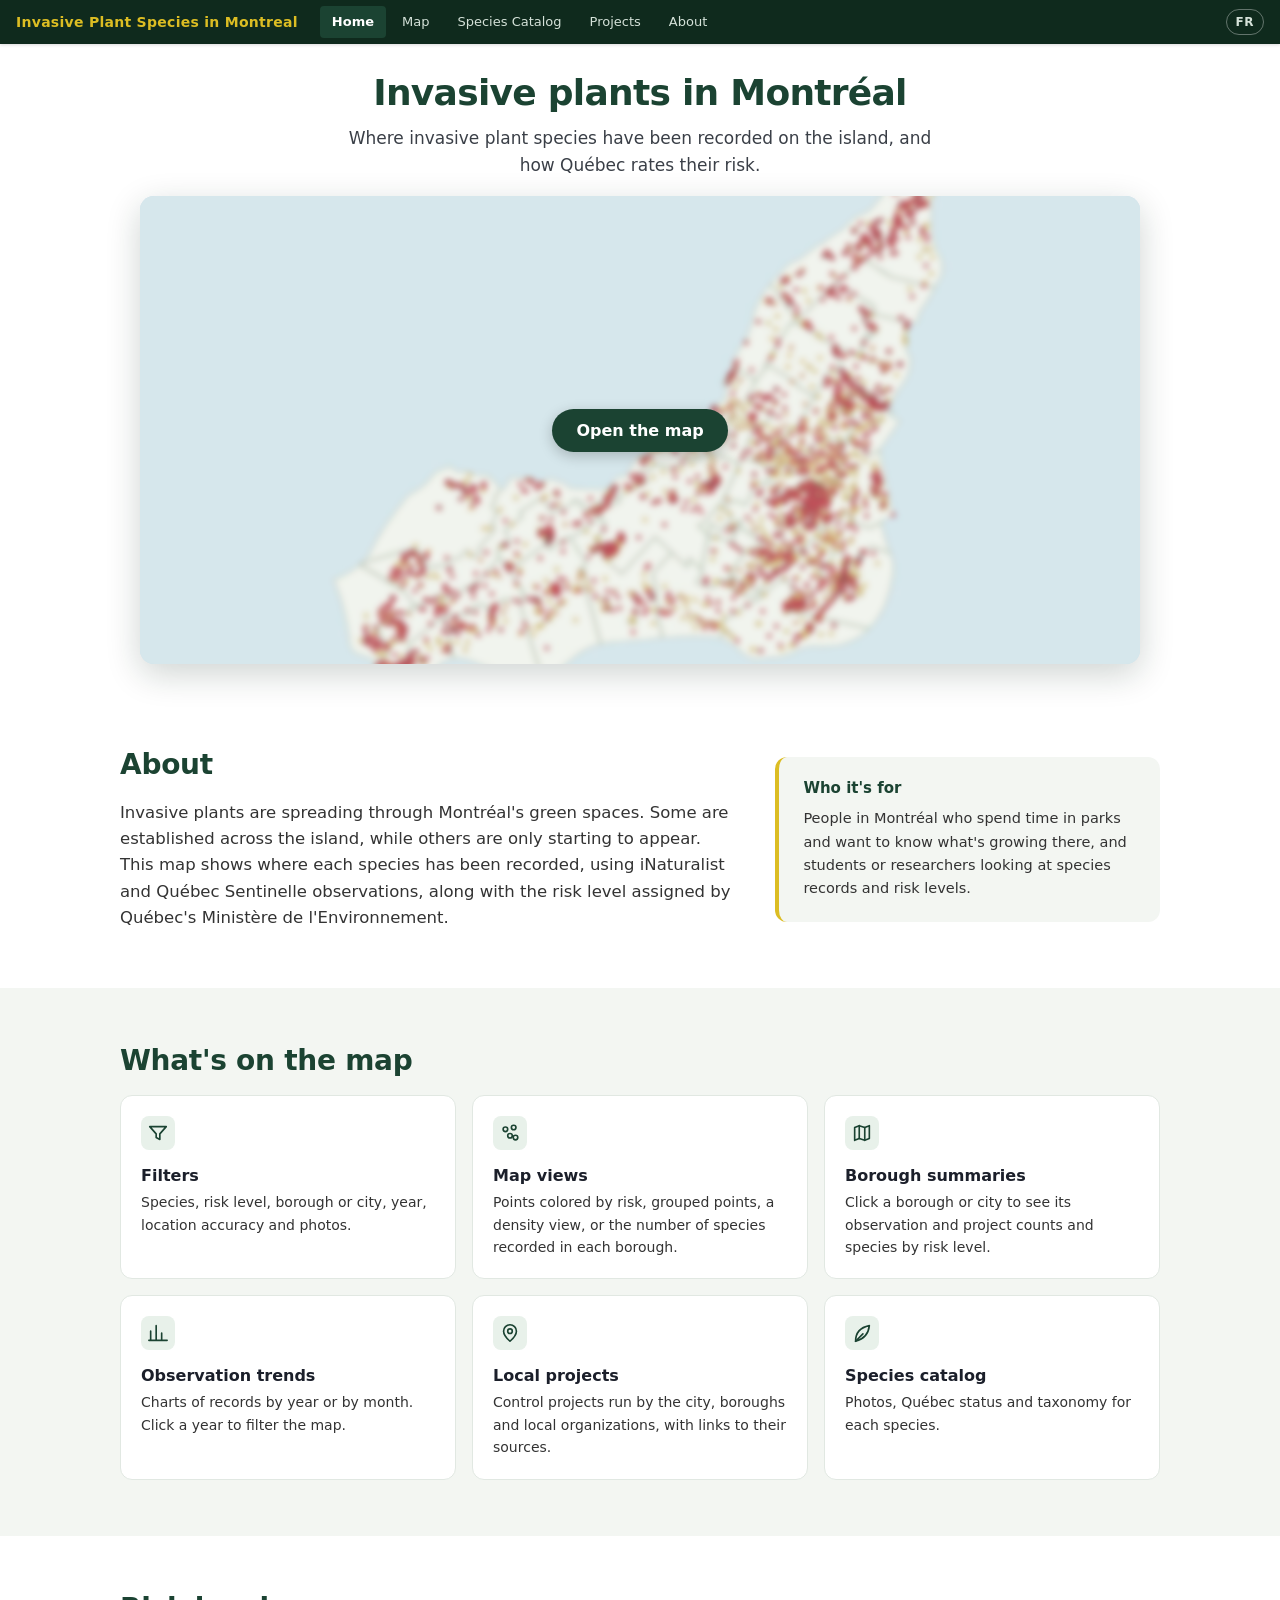
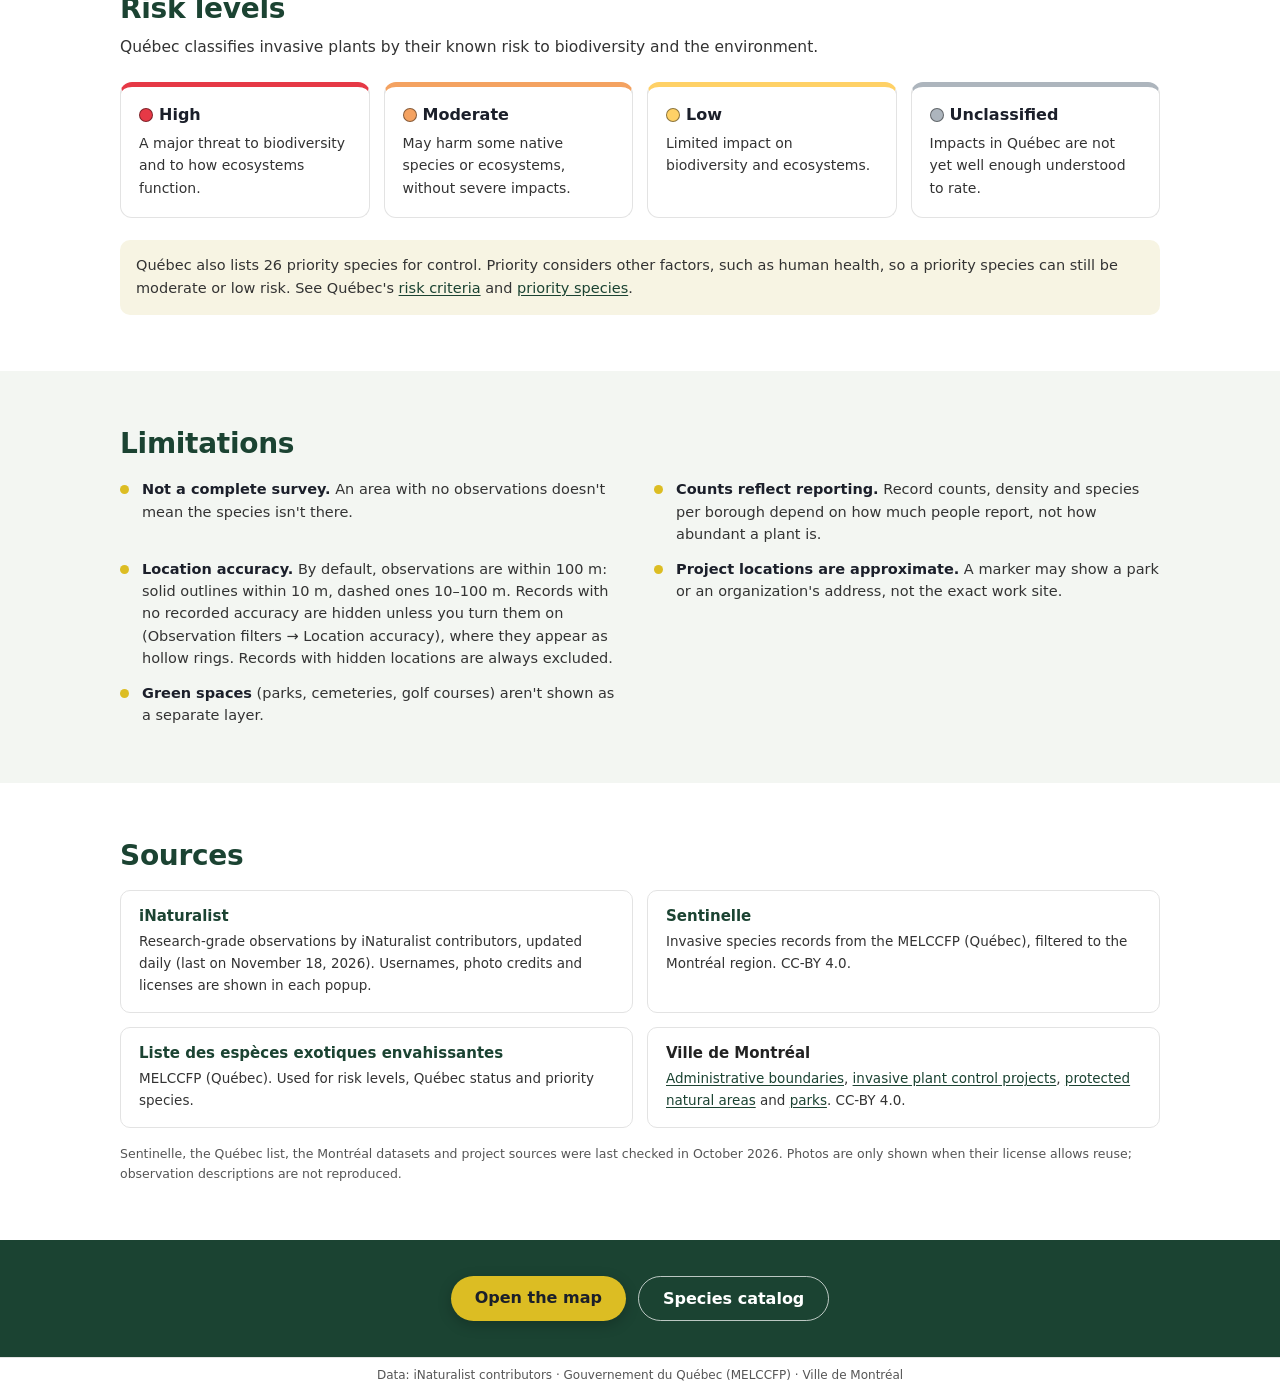
==== index.html @ 6cec12a6 "Add projects page with filters and Show on map links - site/projects.html: every project as a card (" ====
<!doctype html>
<html lang="en">
<head>
  <meta charset="utf-8" />
  <title>Invasive Plant Species in Montréal</title>
  <meta name="viewport" content="width=device-width, initial-scale=1" />
  <link rel="icon" type="image/svg+xml" href="site/favicon.svg" />
  <meta name="description" content="An interactive map of invasive plant observations in Montréal, with Québec risk levels, local control projects and a species catalog." />
  <script>
    // Old links went straight to the map (e.g. ./?species=...). Send them there.
    if (/[?&]species=/.test(location.search)) location.replace('map.html' + location.search + location.hash);
  </script>
  <link rel="stylesheet" href="site/style.css?v=60" />
</head>
<body class="home-page">

  <!-- ============================================================
       1. TOP NAVIGATION
       ============================================================ -->
  <nav class="topnav">
    <a href="./" class="topnav-brand">Invasive Plant Species in Montreal</a>
    <a href="./" class="topnav-link active">Home</a>
    <a href="map.html" class="topnav-link">Map</a>
    <a href="site/species.html" class="topnav-link">Species Catalog</a>
    <a href="site/projects.html" class="topnav-link">Projects</a>
    <a href="#about" class="topnav-link">About</a>
    <button type="button" class="topnav-lang" lang="fr" aria-disabled="true" aria-label="Français">FR</button>
  </nav>

  <main class="home-main">

    <!-- ============================================================
         2. HERO — title, one line, map preview
         ============================================================ -->
    <header class="home-hero">
      <h1>Invasive plants in Montréal</h1>
      <p class="home-tagline">
        Where invasive plant species have been recorded on the island, and how Québec rates their risk.
      </p>
    </header>

    <a class="home-preview" href="map.html" aria-label="Open the map">
      <img src="site/img/map-preview.jpg" alt="" width="1600" height="900" />
      <span class="home-preview-cta">
        <span class="home-preview-btn">Open the map</span>
      </span>
    </a>
  </main>

  <!-- ============================================================
       3. ABOUT
       ============================================================ -->
  <section id="about" class="home-section">
    <div class="home-wrap home-intro">
      <div>
        <h2>About</h2>
        <p>
          Invasive plants are spreading through Montréal's green spaces. Some are established across
          the island, while others are only starting to appear. This map shows where each species has
          been recorded, using iNaturalist and Québec Sentinelle observations, along with the risk level
          assigned by Québec's Ministère de l'Environnement.
        </p>
      </div>
      <aside class="home-audience">
        <h3>Who it's for</h3>
        <p>
          People in Montréal who spend time in parks and want to know what's growing there,
          and students or researchers looking at species records and risk levels.
        </p>
      </aside>
    </div>
  </section>

  <!-- ============================================================
       4. FEATURES
       ============================================================ -->
  <section class="home-section home-section-alt">
    <div class="home-wrap">
      <h2>What's on the map</h2>
      <div class="home-features">
        <article class="home-feature">
          <svg viewBox="0 0 24 24" aria-hidden="true"><path d="M3 5h18l-7 8v6l-4-2v-4z"/></svg>
          <h3>Filters</h3>
          <p>Species, risk level, borough or city, year, location accuracy and photos.</p>
        </article>
        <article class="home-feature">
          <svg viewBox="0 0 24 24" aria-hidden="true"><circle cx="7" cy="8" r="2.5"/><circle cx="16" cy="6" r="2.5"/><circle cx="12" cy="15" r="2.5"/><circle cx="18" cy="17" r="2.5"/></svg>
          <h3>Map views</h3>
          <p>Points colored by risk, grouped points, a density view, or the number of species recorded in each borough.</p>
        </article>
        <article class="home-feature">
          <svg viewBox="0 0 24 24" aria-hidden="true"><path d="M4 6l5-2 6 2 5-2v14l-5 2-6-2-5 2z"/><path d="M9 4v14M15 6v14"/></svg>
          <h3>Borough summaries</h3>
          <p>Click a borough or city to see its observation and project counts and species by risk level.</p>
        </article>
        <article class="home-feature">
          <svg viewBox="0 0 24 24" aria-hidden="true"><path d="M4 20V10M10 20V4M16 20v-8M22 20H2"/></svg>
          <h3>Observation trends</h3>
          <p>Charts of records by year or by month. Click a year to filter the map.</p>
        </article>
        <article class="home-feature">
          <svg viewBox="0 0 24 24" aria-hidden="true"><path d="M12 21s-7-6.2-7-11a7 7 0 0 1 14 0c0 4.8-7 11-7 11z"/><circle cx="12" cy="10" r="2.5"/></svg>
          <h3>Local projects</h3>
          <p>Control projects run by the city, boroughs and local organizations, with links to their sources.</p>
        </article>
        <a class="home-feature home-feature-link" href="site/species.html">
          <svg viewBox="0 0 24 24" aria-hidden="true"><path d="M5 21c0-9 5-15 15-17-1 10-7 15-15 17z"/><path d="M5 21l8-8"/></svg>
          <h3>Species catalog</h3>
          <p>Photos, Québec status and taxonomy for each species.</p>
        </a>
      </div>
    </div>
  </section>

  <!-- ============================================================
       5. RISK LEVELS
       ============================================================ -->
  <section class="home-section">
    <div class="home-wrap">
      <h2>Risk levels</h2>
      <p class="home-section-lede">Québec classifies invasive plants by their known risk to biodiversity and the environment.</p>
      <div class="home-risks">
        <div class="home-risk" style="--risk:#e63946"><span class="home-risk-dot"></span><h3>High</h3><p>A major threat to biodiversity and to how ecosystems function.</p></div>
        <div class="home-risk" style="--risk:#f4a261"><span class="home-risk-dot"></span><h3>Moderate</h3><p>May harm some native species or ecosystems, without severe impacts.</p></div>
        <div class="home-risk" style="--risk:#ffd166"><span class="home-risk-dot"></span><h3>Low</h3><p>Limited impact on biodiversity and ecosystems.</p></div>
        <div class="home-risk" style="--risk:#adb5bd"><span class="home-risk-dot"></span><h3>Unclassified</h3><p>Impacts in Québec are not yet well enough understood to rate.</p></div>
      </div>
      <p class="home-note">
        Québec also lists 26 priority species for control. Priority considers other factors, such as
        human health, so a priority species can still be moderate or low risk. See Québec's
        <a href="https://bibliotheque.cecile-rouleau.gouv.qc.ca/documents/archives/pgq/E5E862_E86_2026.pdf" target="_blank" rel="noopener noreferrer">risk criteria</a>
        and <a href="https://www.quebec.ca/agriculture-environnement-et-ressources-naturelles/faune/gestion-faune-habitats-fauniques/gestion-especes-exotiques-envahissantes/lutter-especes" target="_blank" rel="noopener noreferrer">priority species</a>.
      </p>
    </div>
  </section>

  <!-- ============================================================
       6. LIMITATIONS
       ============================================================ -->
  <section class="home-section home-section-alt">
    <div class="home-wrap">
      <h2>Limitations</h2>
      <ul class="home-caveats">
        <li><strong>Not a complete survey.</strong> An area with no observations doesn't mean the species isn't there.</li>
        <li><strong>Counts reflect reporting.</strong> Record counts, density and species per borough depend on how much people report, not how abundant a plant is.</li>
        <li><strong>Location accuracy.</strong> By default, observations are within 100 m: solid outlines within 10 m, dashed ones 10–100 m. Records with no recorded accuracy are hidden unless you turn them on (Observation filters → Location accuracy), where they appear as hollow rings. Records with hidden locations are always excluded.</li>
        <li><strong>Project locations are approximate.</strong> A marker may show a park or an organization's address, not the exact work site.</li>
        <li><strong>Green spaces</strong> (parks, cemeteries, golf courses) aren't shown as a separate layer.</li>
      </ul>
    </div>
  </section>

  <!-- ============================================================
       7. SOURCES
       ============================================================ -->
  <section class="home-section">
    <div class="home-wrap">
      <h2>Sources</h2>
      <div class="home-sources">
        <div class="home-source">
          <h3><a href="https://www.inaturalist.org/" target="_blank" rel="noopener">iNaturalist</a></h3>
          <p>Research-grade observations by iNaturalist contributors, updated daily<span id="home-updated"></span>. Usernames, photo credits and licenses are shown in each popup.</p>
        </div>
        <div class="home-source">
          <h3><a href="https://www.donneesquebec.ca/recherche/dataset/especes-exotiques-envahissantes" target="_blank" rel="noopener">Sentinelle</a></h3>
          <p>Invasive species records from the MELCCFP (Québec), filtered to the Montréal region. CC-BY 4.0.</p>
        </div>
        <div class="home-source">
          <h3><a href="https://www.quebec.ca/agriculture-environnement-et-ressources-naturelles/faune/gestion-faune-habitats-fauniques/gestion-especes-exotiques-envahissantes-animales/liste-especes#note3" target="_blank" rel="noopener">Liste des espèces exotiques envahissantes</a></h3>
          <p>MELCCFP (Québec). Used for risk levels, Québec status and priority species.</p>
        </div>
        <div class="home-source">
          <h3>Ville de Montréal</h3>
          <p>
            <a href="https://www.app.geo.ca/en-ca/map-browser/record/9797a946-9da8-41ec-8815-f6b276dec7e9" target="_blank" rel="noopener">Administrative boundaries</a>,
            <a href="https://montreal.ca/en/articles/controlling-invasive-alien-plant-species-to-protect-native-plants-94413" target="_blank" rel="noopener">invasive plant control projects</a>,
            <a href="https://donnees.montreal.ca/dataset/0f5cc045-9eb1-4e66-b63c-6c783bc7ac44" target="_blank" rel="noopener">protected natural areas</a> and
            <a href="https://donnees.montreal.ca/dataset/2e9e4d2f-173a-4c3d-a5e3-565d79baa27d" target="_blank" rel="noopener">parks</a>. CC-BY 4.0.
          </p>
        </div>
      </div>
      <p class="home-fineprint">
        Sentinelle, the Québec list, the Montréal datasets and project sources were last checked in October 2026.
        Photos are only shown when their license allows reuse; observation descriptions are not reproduced.
      </p>
    </div>
  </section>

  <section class="home-cta">
    <a href="map.html" class="home-preview-btn">Open the map</a>
    <a href="site/species.html" class="home-btn-secondary">Species catalog</a>
  </section>

  <footer>
    Data: iNaturalist contributors · Gouvernement du Québec (MELCCFP) · Ville de Montréal
  </footer>

  <script>
    // Date of the last automated iNaturalist refresh (same file as the map's status badge)
    fetch('data/refresh_metadata.json', { cache: 'no-store' })
      .then(function (r) { return r.ok ? r.json() : null; })
      .then(function (m) {
        if (!m || !m.last_updated || isNaN(Date.parse(m.last_updated))) return;
        document.getElementById('home-updated').textContent = ' (last on ' +
          new Date(m.last_updated).toLocaleDateString('en-CA', { year: 'numeric', month: 'long', day: 'numeric' }) + ')';
      })
      .catch(function () {});
  </script>
  <script src="site/tooltips.js?v=1"></script>
</body>
</html>
---- site/style.css ----
/* ============================================================
   style.css — Invasive Species in Montreal
   Shared stylesheet for index.html (map) and species.html (catalog).

   Section index (use this to find things fast at the demo):
     1.  Root variables                 → brand colours
     2.  Global reset + body
     3.  Top navigation                 → the dark-green bar
     4.  Filter bar                     → the white bar under the nav
     5.  Filter popovers                → the dropdowns (Risk / Borough / etc.)
     6.  Main + map container
     7.  Footer
     8.  Map popup                      → iNat observation popup
     9.  Legend                         → bottom-right risk legend
     10. Lightbox                       → click a thumbnail → full image
     11. Map status badge               → top-right "N observations" block
     12. Story trigger button           → "About this map"
     13. Story overlay                  → the modal itself
     14. Borough stats panel            → side panel after clicking a borough
     15. Species catalog page           → header, cards, badges
     16. Taxonomy panel                 → "View scientific classification"
     17. Projects panel                 → "View projects & initiatives"
     18. Search + suggestions           → shared search dropdown
     19. Species catalog filter bar     → small-screen layout fixes
     20. Sentinelle marker              → square marker hover
     21. Leaflet focus fix
   ============================================================ */


/* ============================================================
   1. ROOT VARIABLES — brand colours
   ============================================================ */
:root {
  --brand-dark:   #1B4332;
  --brand-accent: #DCBD23;
  --text-muted:   #555;
  --bg-page:      #f6f6f6;
}


/* ============================================================
   2. GLOBAL RESET + BODY
   ============================================================ */
* { box-sizing: border-box; }

html, body {
  margin: 0;
  height: 100%;
  font-family: system-ui, -apple-system, "Segoe UI", Roboto, Arial, sans-serif;
  background: var(--bg-page);
  color: #222;
}

body {
  display: flex;
  flex-direction: column;
  min-height: 100vh;
}


/* ============================================================
   3. TOP NAVIGATION — the dark-green bar at the top
   ============================================================ */
.topnav {
  display: flex;
  align-items: center;
  gap: 4px;
  padding: 0 16px;
  background: #0f2a1d;
  color: #fff;
  height: 44px;
  min-height: 44px;
  max-height: 44px;
  box-sizing: border-box;
  font-size: 13px;
  box-shadow: 0 1px 3px rgba(0, 0, 0, 0.15);
  z-index: 700;
  flex-shrink: 0;
}

.topnav-brand {
  font-weight: 700;
  letter-spacing: 0.02em;
  color: #DCBD23;
  margin-right: 18px;
  font-size: 14px;
  line-height: 20px;
  display: inline-flex;
  align-items: center;
  white-space: nowrap;
}

.topnav-link {
  color: #d5e2d9;
  text-decoration: none;
  padding: 6px 12px;
  border-radius: 4px;
  transition: background 0.12s;
  line-height: 20px;
  height: 32px;
  display: inline-flex;
  align-items: center;
  box-sizing: border-box;
  white-space: nowrap;
}

.topnav-link:hover {
  background: rgba(255, 255, 255, 0.08);
  color: #fff;
}

.topnav-link.active {
  background: #1B4332;
  color: #fff;
  font-weight: 600;
}

/* Language switch, top right. Placeholder until the French pages exist:
   point it at the French page (and make it an <a>) when that's ready. */
.topnav-lang {
  margin-left: auto;
  flex-shrink: 0;
  height: 26px;
  padding: 0 9px;
  border: 1px solid rgba(255, 255, 255, 0.35);
  border-radius: 13px;
  background: transparent;
  color: #d5e2d9;
  font: inherit;
  font-size: 12px;
  font-weight: 600;
  letter-spacing: 0.04em;
  cursor: default;
}
.topnav-lang:hover {
  border-color: rgba(255, 255, 255, 0.6);
  color: #fff;
}


/* ============================================================
   4. FILTER BAR — the white bar under the nav
   ============================================================ */
.filters {
  background: #ffffff;
  border-bottom: 1px solid #e3e3e3;
  padding: 8px 16px;
  box-shadow: 0 1px 3px rgba(0, 0, 0, 0.05);
  /* Must sit above every map overlay (legend/zoom 1000, borough panel 1000-1200,
     trends 1100): the dropdowns live inside this bar and can't rise above it. */
  z-index: 1500;
  flex-shrink: 0;
  position: relative;   /* stacking context so popovers can float above Leaflet */
}

.filter-row {
  display: flex;
  flex-wrap: wrap;
  align-items: center;
  gap: 8px 16px;
  font-size: 13px;
  color: #222;
}

/* Count badge — sits at the far right */
.filter-count {
  margin-left: auto;
  font-size: 12px;
  font-weight: 600;
  color: #1B4332;
  white-space: nowrap;
  font-variant-numeric: tabular-nums;
}

.map-mode-control {
  display: inline-flex;
  align-items: center;
  gap: 6px;
  font-size: 12px;
  white-space: nowrap;
}

.map-mode-control select {
  max-width: 190px;
  padding: 4px 24px 4px 7px;
  border: 1px solid #ccc;
  border-radius: 4px;
  background: #fff;
  color: #333;
  font: inherit;
}

/* Reset button */
.filter-reset {
  font: inherit;
  font-size: 12px;
  padding: 4px 10px;
  background: #fff;
  border: 1px solid #ccc;
  border-radius: 4px;
  cursor: pointer;
  color: #333;
}

.filter-reset:hover {
  background: #f0f0f0;
  border-color: #999;
}

.species-sort {
  display: inline-flex;
  align-items: center;
  gap: 6px;
  white-space: nowrap;
  font-size: 12px;
  font-weight: 600;
}

.species-sort select {
  max-width: 230px;
  height: 32px;
  padding: 4px 8px;
  border: 1px solid #ccc;
  border-radius: 6px;
  background: #fff;
  color: #222;
  font: inherit;
  font-weight: 400;
}

.species-priority-filter {
  display: inline-flex;
  align-items: center;
  gap: 6px;
  white-space: nowrap;
  font-size: 12px;
  cursor: pointer;
}

.species-priority-filter input {
  margin: 0;
  accent-color: #1D4E89;
}

/* ============================================================
   5. FILTER POPOVERS (multi-select dropdowns)
   ============================================================ */
.fp { position: relative; }

.fp-btn {
  font: inherit;
  font-size: 13px;
  font-weight: 600;
  padding: 6px 10px;
  background: #fff;
  border: 1px solid #ccc;
  border-radius: 6px;
  color: #222;
  cursor: pointer;
  display: inline-flex;
  align-items: center;
  gap: 8px;
  transition: background 0.12s, border-color 0.12s;
  white-space: nowrap;
}

.fp-btn:hover { background: #f6f6f6; border-color: #999; }
.fp-btn[aria-expanded="true"] {
  background: #eef6f0;
  border-color: #1B4332;
  color: #1B4332;
}

/* ---- 5a. Chevron arrow ---- */
.fp-btn::after {
  content: "▾";
  font-size: 10px;
  color: #666;
  margin-left: 2px;
}

.fp-btn[aria-expanded="true"]::after { color: #1B4332; }

/* ---- 5b. Summary text ("All" / "N selected") ---- */
.fp-summary {
  font-weight: 500;
  font-size: 12px;
  color: #555;
  max-width: 180px;
  overflow: hidden;
  text-overflow: ellipsis;
  white-space: nowrap;
}

.fp-summary.is-set { color: #1B4332; font-weight: 600; }

/* ---- 5c. The floating panel ---- */
.fp-panel {
  position: absolute;
  top: calc(100% + 6px);
  left: 0;
  z-index: 5000;         /* well above Leaflet controls (1000) and borough panel (1000) */
  width: 260px;
  max-height: 420px;
  overflow-y: auto;
  background: #fff;
  border: 1px solid #d8d8d8;
  border-radius: 8px;
  box-shadow: 0 6px 20px rgba(0, 0, 0, 0.15);
  padding: 10px 10px 12px;
}

.fp-panel-wide { width: 320px; }

/* ---- 5d. Search box inside a popover ---- */
.fp-search {
  width: 100%;
  font: inherit;
  font-size: 12.5px;
  padding: 5px 8px;
  border: 1px solid #ccc;
  border-radius: 4px;
  margin-bottom: 8px;
  background: #fff;
  color: #222;
}

.fp-search:focus {
  outline: none;
  border-color: #1B4332;
  box-shadow: 0 0 0 2px rgba(27, 67, 50, 0.15);
}

/* ---- 5e. List of checkboxes ---- */
.fp-list {
  display: flex;
  flex-direction: column;
  gap: 2px;
  max-height: 240px;
  overflow-y: auto;
  margin: 4px 0;
}

.fp-check {
  display: flex;
  align-items: center;
  gap: 8px;
  padding: 5px 6px;
  font-size: 12.5px;
  color: #222;
  border-radius: 4px;
  cursor: pointer;
  user-select: none;
}

.fp-check:hover { background: #f4f8f5; }

.fp-check input[type="checkbox"] {
  accent-color: #1B4332;
  width: 14px;
  height: 14px;
  cursor: pointer;
  flex-shrink: 0;
}

.fp-check span {
  line-height: 1.3;
  overflow: hidden;
  text-overflow: ellipsis;
}

/* ---- 5f. "All" and "Boroughs of Montreal" special rows ---- */
.fp-check-all {
  font-weight: 700;
  color: #1B4332;
  background: #f0f7f2;
  border: 1px solid #d7e6dc;
  border-radius: 4px;
}

.fp-check-all:hover { background: #e6f0ea; }

.fp-check-special {
  font-weight: 600;
  color: #1D4E89;
  background: #eef4fb;
  border: 1px solid #cfdcef;
  border-radius: 4px;
}

.fp-check-special:hover { background: #e2ecf8; }

/* ---- 5g. Dividers + labels + empty state ---- */
.fp-divider {
  height: 1px;
  background: #e3e3e3;
  margin: 8px 0;
}

.fp-label {
  display: block;
  font-size: 11px;
  text-transform: uppercase;
  letter-spacing: 0.04em;
  color: #666;
  font-weight: 600;
  margin: 6px 0 4px;
}

.fp-group-label {
  font-size: 10.5px;
  text-transform: uppercase;
  letter-spacing: 0.06em;
  font-weight: 700;
  color: #888;
  margin: 8px 0 2px;
  padding-left: 6px;
}

.fp-note {
  margin: 3px 6px 6px;
  font-size: 11px;
  line-height: 1.35;
  color: #777;
}

.fp-empty {
  font-size: 12px;
  color: #999;
  font-style: italic;
  padding: 8px 6px;
  text-align: center;
}


/* ============================================================
   6. MAIN + MAP CONTAINER
   ============================================================ */
main {
  flex: 1 1 auto;
  display: flex;
  min-height: 0;
  position: relative;
}

#map {
  flex: 1 1 auto;
  min-height: 400px;
  width: 100%;
}


/* ============================================================
   7. FOOTER
   ============================================================ */
footer {
  padding: 8px 20px;
  background: #ffffff;
  color: var(--text-muted);
  font-size: 12px;
  line-height: 1.5;
  border-top: 1px solid #e3e3e3;
  flex-shrink: 0;
}

footer a {
  color: var(--brand-dark);
  text-decoration: underline;
}


/* ============================================================
   8. MAP POPUP — iNaturalist observation popup
   ============================================================ */
.leaflet-popup-content {
  margin: 10px 12px;
  font-size: 12.5px;
  line-height: 1.4;
  color: #222;
  min-width: 240px;
  max-width: 280px;
}

.leaflet-popup-content-wrapper { border-radius: 8px; }

.inat-observation-marker {
  display: block;
  width: 13px;
  height: 13px;
  box-sizing: border-box;
  border: 1.5px solid var(--marker-stroke);
  border-radius: 50%;
  background: var(--marker-fill);
  opacity: var(--marker-opacity);
}

.inat-observation-marker.is-approximate {
  width: 15px;
  height: 15px;
  border-style: dashed;
}

.observation-cluster {
  display: flex;
  align-items: center;
  justify-content: center;
  border: 2px solid rgba(255, 255, 255, 0.95);
  border-radius: 50%;
  background: rgba(27, 67, 50, 0.88);
  box-shadow: 0 1px 5px rgba(0, 0, 0, 0.35);
  color: #fff;
  font-size: 11px;
  font-weight: 700;
  font-variant-numeric: tabular-nums;
}

.observation-cluster-small { width: 36px; height: 36px; }
.observation-cluster-medium { width: 44px; height: 44px; }
.observation-cluster-large { width: 52px; height: 52px; }

.sentinel-observation-cluster {
  border-radius: 5px;
  background: rgba(45, 106, 79, 0.92);
}

.project-marker-icon {
  display: flex;
  align-items: center;
  justify-content: center;
  border: 0;
  background: transparent;
}

.project-marker-icon svg {
  display: block;
  overflow: visible;
  filter: drop-shadow(0 1px 2px rgba(0, 0, 0, 0.35));
  transform-origin: 50% 100%;      /* grow from the tip on hover */
  transition: transform 0.1s;
}
.project-marker-icon .pin-body {
  fill: #1D4E89;
  stroke: #fff;
  stroke-width: 1.6;
}
.project-marker-icon .pin-sprout {
  fill: #fff;
  stroke: #fff;
  stroke-width: 1.3;
  stroke-linecap: round;
  stroke-linejoin: round;
}
.project-marker-icon:hover svg { transform: scale(1.15); }

.project-cluster {
  display: flex;
  width: 32px;
  height: 32px;
  align-items: center;
  justify-content: center;
  box-sizing: border-box;
  border: 2px solid rgba(255, 255, 255, 0.96);
  border-radius: 50%;
  background: rgba(29, 78, 137, 0.94);
  box-shadow: 0 1px 5px rgba(0, 0, 0, 0.35);
  color: #fff;
  font-size: 12px;
  font-weight: 700;
  font-variant-numeric: tabular-nums;
}

.project-cluster-large {
  width: 40px;
  height: 40px;
}

/* ---- 8a. Head: thumbnail + text ---- */
.popup-head {
  display: flex;
  gap: 10px;
  align-items: flex-start;
  margin-bottom: 8px;
}

.popup-thumb {
  flex: 0 0 72px;
  width: 72px;
  height: 72px;
  border-radius: 4px;
  object-fit: cover;
  cursor: zoom-in;
  background: #f0f0f0;
  transition: transform 0.15s ease, box-shadow 0.15s ease;
}

.popup-thumb:hover {
  transform: scale(1.03);
  box-shadow: 0 2px 6px rgba(0, 0, 0, 0.25);
}

.popup-thumb-empty {
  display: flex;
  align-items: center;
  justify-content: center;
  font-size: 10.5px;
  color: #999;
  cursor: default;
}

.popup-photo-attribution {
  margin: -4px 0 7px;
  color: #666;
  font-size: 10px;
  line-height: 1.35;
  overflow-wrap: anywhere;
}

.popup-photo-attribution a {
  color: #1D4E89;
}

.popup-headtext { flex: 1 1 auto; min-width: 0; }

.popup-title {
  font-size: 14px;
  font-weight: 600;
  line-height: 1.25;
  margin: 0 0 2px;
  display: -webkit-box;
  -webkit-line-clamp: 2;
  -webkit-box-orient: vertical;
  overflow: hidden;
}

.popup-latin {
  font-size: 12px;
  color: #555;
  margin: 0 0 5px;
  display: -webkit-box;
  -webkit-line-clamp: 1;
  -webkit-box-orient: vertical;
  overflow: hidden;
}

.popup-latin-link {
  color: #1B4332;
  text-decoration: none;
  text-underline-offset: 2px;
}
.popup-latin-link:hover { text-decoration: underline; color: #2D6A4F; }

.popup-badge {
  display: inline-block;
  padding: 1px 8px;
  border-radius: 10px;
  font-size: 11px;
  font-weight: 600;
  letter-spacing: 0.02em;
}

.project-popup .popup-title {
  display: block;
  margin-bottom: 4px;
  line-height: 1.35;
  overflow: visible;
  overflow-wrap: anywhere;
  -webkit-line-clamp: unset;
}
.project-meta {
  color: #555;
  font-size: 11px;
}
.project-detail {
  margin: 6px 0 0;
  font-size: 11px;
  line-height: 1.35;
}
.project-description {
  margin: 6px 0;
  font-size: 12px;
  line-height: 1.4;
}
.project-species {
  margin: 6px 0;
  padding: 6px 8px;
  background: #f4f8fd;
  border-left: 3px solid #1D4E89;
  border-radius: 4px;
  font-size: 11px;
}
.project-species ul {
  margin: 3px 0 0 16px;
  padding: 0;
}
.project-species li { margin: 2px 0; }
.project-species li.project-species-other {
  list-style-type: circle;   /* hollow bullet: no catalog entry, not a link */
  color: #777;
}
.project-species li.project-species-other em { color: #888; }
.project-species em { color: #555; }
.project-species-none {
  margin-top: 2px;
  color: #777;
}
.project-species-link {
  color: #1D4E89;
  text-decoration: none;
}
.project-species-link:hover {
  text-decoration: underline;
  text-underline-offset: 2px;
}
.project-more {
  border-top: 1px solid #eee;
  padding-top: 5px;
  font-size: 11px;
}
.project-more summary {
  color: #1D4E89;
  cursor: pointer;
  font-weight: 600;
}
.project-detail ul { margin: 3px 0 0 16px; padding: 0; }
.project-detail li { margin: 2px 0; }
.project-location-note,
.project-source-checked,
.project-source-missing {
  margin-top: 6px;
  font-size: 11px;
  color: #555;
}

/* ---- 8b. Grid of key/value rows ---- */
.popup-grid {
  display: grid;
  grid-template-columns: 1fr 1fr;
  gap: 3px 12px;
  padding-top: 6px;
  margin-bottom: 6px;
  border-top: 1px solid #eee;
  font-size: 12px;
}

.popup-grid > div {
  overflow: hidden;
  text-overflow: ellipsis;
  white-space: nowrap;
}

.popup-grid .popup-grid-wide {
  grid-column: 1 / -1;
  white-space: normal;
}

.popup-grid .lbl {
  display: block;
  font-size: 10px;
  text-transform: uppercase;
  letter-spacing: 0.04em;
  color: #999;
  margin-bottom: 1px;
}

/* ---- 8c. Warning + photo note + CTA ---- */
.popup-approximate {
  margin: 6px 0;
  padding: 4px 8px;
  background: #f1f3f5;
  border-left: 3px dashed #868e96;
  border-radius: 2px;
  font-size: 11.5px;
  color: #495057;
}

.popup-photo-note {
  font-size: 11px;
  color: #888;
  margin: 6px 0;
  line-height: 1.35;
}

.popup-btn {
  display: block;
  margin-top: 4px;
  padding: 6px 10px;
  background: var(--brand-dark);
  color: #fff;
  text-align: center;
  text-decoration: none;
  border-radius: 4px;
  font-size: 12px;
  font-weight: 500;
  transition: background 0.15s;
}

.popup-btn:hover { background: #2D6A4F; }
/* Leaflet colours every link inside the map blue (.leaflet-container a);
   keep the popup buttons' text white */
.leaflet-container a.popup-btn,
.leaflet-container a.popup-btn:hover { color: #fff; }

.popup-license {
  margin-top: 6px;
  padding-top: 5px;
  border-top: 1px solid #eee;
  color: #555;
  font-size: 10.5px;
  line-height: 1.35;
}

.popup-license-label {
  margin-right: 4px;
  color: #777;
  font-weight: 600;
}


/* ============================================================
   9. LEGEND — bottom-right risk legend
   ============================================================ */
.legend {
  background: rgba(243, 240, 240, 0.94);
  padding: 8px 10px;
  border-radius: 6px;
  box-shadow: 0 1px 4px rgba(0, 0, 0, 0.15);
  font-size: 11px;
  line-height: 1.35;
  color: #222;
  max-width: 170px;
}

.legend-title {
  font-size: 10px;
  font-weight: 600;
  text-transform: uppercase;
  letter-spacing: 0.04em;
  color: #555;
  margin-bottom: 3px;
}

.legend-row {
  display: flex;
  align-items: center;
  gap: 6px;
  padding: 1px 0;
}

.legend-row small {
  color: #888;
  font-size: 10px;
}

.legend-divider {
  height: 1px;
  background: #e2e2e2;
  margin: 7px 0 5px;
}

/* ---- Legend "?" → risk info dialog ---- */
.legend-help {
  display: inline-flex;
  align-items: center;
  justify-content: center;
  width: 15px;
  height: 15px;
  margin-left: 3px;
  padding: 0;
  border: none;
  border-radius: 50%;
  background: #1B4332;
  color: #fff;
  font: 700 10px/1 system-ui, sans-serif;
  vertical-align: middle;
  cursor: pointer;
  position: relative;
}
.legend-help::after {          /* bigger invisible tap target for phones */
  content: "";
  position: absolute;
  inset: -8px;
}
.legend-help:hover { background: #2D6A4F; }
.legend-help:focus-visible { outline: 2px solid #DCBD23; outline-offset: 2px; }

.risk-info-overlay {
  position: fixed;
  inset: 0;
  z-index: 10000;
  display: flex;
  align-items: center;
  justify-content: center;
  padding: 16px;
  background: rgba(0, 0, 0, 0.55);
}
.risk-info-overlay[hidden] { display: none; }
.risk-info {
  width: 100%;
  max-width: 440px;
  max-height: calc(100dvh - 32px);
  overflow-y: auto;
  background: #fff;
  color: #222;
  border-radius: 10px;
  border-left: 4px solid #1B4332;
  box-shadow: 0 8px 30px rgba(0, 0, 0, 0.3);
  padding: 16px 18px 14px;
  font-size: 13.5px;
  line-height: 1.5;
}
.risk-info-head {
  display: flex;
  align-items: flex-start;
  justify-content: space-between;
  gap: 10px;
}
.risk-info h2 {
  margin: 0 0 6px;
  font-size: 16px;
  color: #1B4332;
}
.risk-info p { margin: 0 0 10px; }
.risk-info-close {
  flex-shrink: 0;
  min-width: 32px;
  min-height: 32px;
  margin: -6px -8px 0 0;
  background: transparent;
  border: none;
  border-radius: 4px;
  font-size: 22px;
  line-height: 1;
  color: #555;
  cursor: pointer;
}
.risk-info-close:hover { background: #eef1ef; }
.risk-info-list {
  list-style: none;
  margin: 0 0 12px;
  padding: 0;
  display: grid;
  gap: 8px;
}
.risk-info-list li { display: flex; gap: 8px; align-items: flex-start; }
.risk-info-list .swatch {
  flex: 0 0 auto;
  width: 12px;
  height: 12px;
  margin-top: 4px;
  border-radius: 50%;
  border: 1.5px solid;
  box-sizing: border-box;
}
.risk-info-note { font-size: 12px; color: #555; }
.info-list {
  margin: 0 0 12px;
  padding-left: 18px;
  display: grid;
  gap: 6px;
}
.legend-row .legend-help { margin-left: 4px; background: #1D4E89; }
.legend-row .legend-help:hover { background: #163d6c; }
.risk-info-note a { color: #1B4332; }

/* ---- 9a. Risk strip: three items inline ---- */
.legend-risk-strip {
  display: flex;
  flex-wrap: wrap;
  gap: 2px 8px;
  margin-bottom: 2px;
}
.legend-risk-item {
  display: inline-flex;
  align-items: center;
  gap: 4px;
  white-space: nowrap;
}

/* ---- 9b. Swatches ---- */
.legend .swatch {
  display: inline-block;
  width: 10px;
  height: 10px;
  border-radius: 50%;
  border: 1.5px solid #444;
  box-sizing: border-box;
  flex: 0 0 auto;
}

.legend .swatch-sentinel {
  background: #e9ecef;
  border: 1.5px solid #666;
  border-radius: 2px;
}

.legend .swatch-project {
  width: 12px;
  height: 16px;
  border: none;
  border-radius: 0;
  box-shadow: none;
  background: url("data:image/svg+xml,%3Csvg xmlns='http://www.w3.org/2000/svg' viewBox='0 0 24 32'%3E%3Cpath d='M12 1.2C6.1 1.2 1.6 5.6 1.6 11.4c0 7.5 10.4 19.4 10.4 19.4s10.4-11.9 10.4-19.4C22.4 5.6 17.9 1.2 12 1.2z' fill='%231D4E89' stroke='%23fff' stroke-width='1.6'/%3E%3Cpath d='M12 17.2v-5.6M12 11.6c0-2.6-1.9-4.3-4.6-4.3 0 2.6 1.9 4.3 4.6 4.3zM12 13c0-2.4 1.8-4 4.3-4 0 2.4-1.8 4-4.3 4z' fill='%23fff' stroke='%23fff' stroke-width='1.3' stroke-linejoin='round' stroke-linecap='round'/%3E%3C/svg%3E") center / contain no-repeat;
}

.legend .swatch-dashed {
  background: transparent;
  border: 1.5px dashed #666;
  border-radius: 50%;
}

.legend .swatch-inat {
  background: #e9ecef;
  border: 1.5px solid #666;
  border-radius: 50%;
}

.legend-note {
  font-size: 10px;
  color: #888;
  margin-top: 4px;
  line-height: 1.3;
  max-width: 160px;
}

.density-gradient {
  background: linear-gradient(to right, #2c7bb6, #abd9e9, #ffffbf, #fdae61, #d7191c);
}

.legend-gradient {
  width: 100%;
  min-width: 150px;
  height: 10px;
  margin: 6px 0 3px;
  border-radius: 5px;
  border: 1px solid rgba(0, 0, 0, 0.15);
}

.legend-gradient-labels {
  display: flex;
  justify-content: space-between;
  color: #666;
  font-size: 10px;
}

.legend-mode-note {
  max-width: 180px;
  margin-top: 4px;
  color: #666;
  font-size: 10px;
  line-height: 1.3;
}


/* ============================================================
   10. LIGHTBOX — click a thumbnail → full-size image
   ============================================================ */
.lightbox-overlay {
  position: fixed;
  inset: 0;
  z-index: 10000;
  padding: 20px;
  background: rgba(0, 0, 0, 0.85);
  display: flex;
  align-items: center;
  justify-content: center;
  cursor: zoom-out;
  animation: lightbox-fade 0.15s ease-out;
}

@keyframes lightbox-fade {
  from { opacity: 0; }
  to   { opacity: 1; }
}

.lightbox-content {
  position: relative;
  max-width: 92vw;
  max-height: 92vh;
  cursor: default;
}

.lightbox-content img {
  display: block;
  max-width: 92vw;
  max-height: 92vh;
  border-radius: 6px;
  box-shadow: 0 4px 24px rgba(0, 0, 0, 0.6);
}

.lightbox-close {
  position: absolute;
  top: -12px;
  right: -12px;
  width: 36px;
  height: 36px;
  border-radius: 50%;
  border: none;
  background: #fff;
  color: #222;
  font-size: 22px;
  line-height: 1;
  cursor: pointer;
  box-shadow: 0 2px 6px rgba(0, 0, 0, 0.4);
  display: flex;
  align-items: center;
  justify-content: center;
}

.lightbox-close:hover { background: #eee; }

.lightbox-caption:empty { display: none; }
.lightbox-caption {
  margin-top: 8px;
  color: #eee;
  font-size: 12.5px;
  text-align: center;
}
.lightbox-content img { max-height: calc(92vh - 32px); }
.lightbox-caption a { color: #DCBD23; }

.species-photo-zoom { cursor: zoom-in; }
.species-photo-zoom:focus-visible { outline: 3px solid #DCBD23; outline-offset: -3px; }


/* ============================================================
   11. MAP STATUS BADGE — top-right "N observations" block
   ============================================================ */
.map-status {
  position: fixed;
  top: 96px;
  right: 16px;
  z-index: 500;
  padding: 14px 18px;
  font-size: 15px;
  font-weight: 600;
  letter-spacing: 0.01em;
  color: #f4f7f4;
  background: #1B4332;
  border: 1px solid #0f2a1d;
  border-radius: 8px;
  box-shadow: 0 4px 14px rgba(0, 0, 0, 0.22);
  font-variant-numeric: tabular-nums;
  white-space: nowrap;
  pointer-events: none;
  line-height: 1.35;
  max-width: calc(100vw - 32px);
  text-align: right;
}

.map-status::before {
  content: "";
  display: block;
  height: 3px;
  width: 40px;
  margin: 0 0 8px auto;
  background: #DCBD23;
  border-radius: 2px;
}

.map-status .status-line {
  display: block;
  font-size: 13px;
  font-weight: 500;
  opacity: 0.85;
  line-height: 1.35;
}

.map-status .status-line-updated {
  margin-top: 5px;
  padding-top: 5px;
  border-top: 1px solid rgba(255, 255, 255, 0.22);
  font-size: 11px;
  white-space: normal;
  max-width: 260px;
}

.map-status .status-line-main {
  font-size: 15px;
  font-weight: 700;
  opacity: 1;
}

.map-status .status-sub {
  font-size: 12px;
  font-weight: 500;
  opacity: 0.7;
  margin-left: 2px;
}

.map-status.is-error {
  background: #7a1f1f;
  border-color: #4b1212;
}

.map-status.is-error::before {
  background: #ff9f1c;
}

.map-data-error {
  position: absolute;
  inset: 16px 16px auto 16px;
  z-index: 450;
  padding: 12px 14px;
  background: rgba(72, 14, 14, 0.9);
  color: #fff;
  border: 1px solid rgba(255, 255, 255, 0.2);
  border-radius: 8px;
  font-size: 14px;
  font-weight: 600;
  line-height: 1.4;
  pointer-events: none;
}

.trend-open {
  position: fixed;
  right: 12px;
  /* --trend-bottom is set by app.js to sit just above the map legend */
  bottom: var(--trend-bottom, 290px);
  z-index: 1100;
  padding: 9px 13px;
  border: 0;
  border-radius: 6px;
  background: #1B4332;
  color: #fff;
  font: inherit;
  font-size: 12px;
  font-weight: 600;
  cursor: pointer;
  box-shadow: 0 2px 8px rgba(0, 0, 0, 0.22);
}

.trend-open:hover { background: #2D6A4F; }

.trend-open:focus-visible,
.trend-close:focus-visible,
.trend-row:focus-visible {
  outline: 3px solid #DCBD23;
  outline-offset: 2px;
}

.trend-panel {
  position: fixed;
  right: 12px;
  bottom: calc(var(--trend-bottom, 290px) + 44px);
  z-index: 1100;
  width: min(390px, calc(100vw - 24px));
  max-height: min(620px, calc(100vh - var(--trend-bottom, 290px) - 90px));
  overflow: auto;
  padding: 14px;
  border: 1px solid #d5ddd8;
  border-radius: 9px;
  background: #fff;
  color: #222;
  box-shadow: 0 5px 18px rgba(0, 0, 0, 0.25);
}

.trend-panel[hidden] { display: none; }

.trend-head {
  display: flex;
  align-items: flex-start;
  justify-content: space-between;
  gap: 12px;
}

.trend-head h2 {
  margin: 0;
  color: #1B4332;
  font-size: 15px;
  line-height: 1.3;
}

.trend-head p {
  margin: 3px 0 0;
  color: #666;
  font-size: 11px;
}

.trend-close {
  flex: 0 0 auto;
  padding: 0 4px;
  border: 0;
  background: transparent;
  color: #555;
  font-size: 22px;
  line-height: 1;
  cursor: pointer;
}

.trend-legend {
  display: flex;
  flex-wrap: wrap;
  gap: 12px;
  margin-top: 12px;
  font-size: 11px;
  color: #444;
}

.trend-legend span {
  display: inline-flex;
  align-items: center;
  gap: 5px;
}

.trend-swatch {
  width: 10px;
  height: 10px;
  display: inline-block;
  border-radius: 2px;
}

.trend-swatch-inat { background: #1B4332; }
.trend-swatch-sentinel { background: #DCBD23; }

.trend-context {
  margin: 8px 0 5px;
  color: #666;
  font-size: 10.5px;
  line-height: 1.35;
}

.trend-chart {
  display: grid;
  gap: 2px;
}

.trend-row {
  display: grid;
  grid-template-columns: 76px minmax(0, 1fr) 46px;
  align-items: center;
  gap: 7px;
  width: 100%;
  min-height: 22px;
  padding: 2px 4px;
  border: 0;
  border-radius: 4px;
  background: transparent;
  color: #333;
  text-align: left;
  font: inherit;
  font-size: 10.5px;
  cursor: pointer;
}

.trend-row:hover { background: #f0f4f1; }
.trend-row.is-selected { background: #e7f0ea; font-weight: 700; }
.trend-row.is-partial { background: #f7f3df; }

.trend-year { white-space: nowrap; }

.trend-track {
  display: flex;
  height: 11px;
  overflow: hidden;
  border-radius: 2px;
  background: #edf0ee;
}

.trend-bar-inat { background: #1B4332; }
.trend-bar-sentinel { background: #DCBD23; }

.trend-total {
  color: #555;
  text-align: right;
  font-variant-numeric: tabular-nums;
}

.trend-empty {
  margin: 12px 0;
  color: #666;
  font-size: 12px;
}

.trend-caveat {
  margin: 10px 0 0;
  padding-top: 8px;
  border-top: 1px solid #e6e9e7;
  color: #555;
  font-size: 10.5px;
  line-height: 1.4;
}

/* ---- 11a. Filtered state (amber) ---- */
.map-status.is-filtered {
  background: #4a3a12;
  border-color: #7a6000;
}

.map-status.is-filtered::before {
  background: #ffd166;
}

@media (max-width: 600px) {
  .map-status {
    top: 88px;
    right: 8px;
    font-size: 13px;
    padding: 10px 12px;
  }
  .map-status::before { width: 28px; height: 2px; margin-bottom: 6px; }

  .trend-open {
    right: 8px;
    bottom: 240px;
    padding: 8px 10px;
    font-size: 11px;
  }

  .trend-panel {
    left: 8px;
    right: 8px;
    bottom: 284px;
    width: auto;
    max-height: calc(100vh - 340px);
    padding: 12px;
  }
}


/* ============================================================
   12. STORY TRIGGER BUTTON — "About this map"
   ============================================================ */
.story-open {
  position: fixed;
  left: 16px;
  bottom: 56px;
  z-index: 500;
  padding: 9px 16px;
  font: inherit;
  font-size: 13px;
  font-weight: 600;
  color: #fff;
  background: #1B4332;
  border: none;
  border-radius: 6px;
  cursor: pointer;
  box-shadow: 0 2px 8px rgba(0, 0, 0, 0.2);
  transition: background 0.12s, transform 0.12s;
}

.story-open:hover {
  background: #2D6A4F;
  transform: translateY(-1px);
}

.story-open:active { transform: translateY(0); }

.story-open:focus-visible {
  outline: 3px solid #DCBD23;
  outline-offset: 2px;
}

@media (max-width: 600px) {
  .story-open {
    left: 8px;
    bottom: 52px;
    font-size: 12px;
    padding: 7px 12px;
  }
}


/* ============================================================
   13. STORY OVERLAY — the modal itself
   ============================================================ */
.story-overlay {
  position: fixed;
  inset: 0;
  z-index: 10000;
  background: rgba(0, 0, 0, 0.75);
  display: flex;
  align-items: flex-start;
  justify-content: center;
  padding: 40px 20px;
  overflow-y: auto;
  animation: story-fade 0.15s ease-out;
}

.story-overlay[hidden] { display: none; }

@keyframes story-fade {
  from { opacity: 0; }
  to   { opacity: 1; }
}

.story-content {
  position: relative;
  max-width: 700px;
  width: 100%;
  background: #ffffff;
  border-radius: 10px;
  padding: 40px 44px 36px;
  box-shadow: 0 8px 40px rgba(0, 0, 0, 0.35);
  font-family: Georgia, "Times New Roman", serif;
  font-size: 15px;
  line-height: 1.65;
  color: #1b1f2a;
  cursor: auto;
}

.story-close {
  position: absolute;
  top: 12px;
  right: 12px;
  width: 34px;
  height: 34px;
  border-radius: 50%;
  border: none;
  background: #f0f0f0;
  color: #333;
  font-size: 22px;
  line-height: 1;
  cursor: pointer;
  display: flex;
  align-items: center;
  justify-content: center;
  transition: background 0.12s;
}

.story-close:hover { background: #e0e0e0; }

.story-close:focus-visible {
  outline: 3px solid #1B4332;
  outline-offset: 2px;
}

/* ---- 13a. Headings + paragraphs + lists inside the modal ---- */
.story-content h1 {
  font-family: system-ui, -apple-system, "Segoe UI", Roboto, Arial, sans-serif;
  font-size: 24px;
  font-weight: 600;
  line-height: 1.25;
  color: #1B4332;
  margin: 0 0 16px;
  padding-right: 40px;
  letter-spacing: -0.01em;
}

.story-content .lede {
  font-size: 16px;
  line-height: 1.6;
  color: #2a2f3a;
  margin: 0 0 16px;
}

.story-content .story-caveat {
  padding: 10px 12px;
  border-left: 3px solid #DCBD23;
  background: #f7f4e3;
}

.story-content p {
  font-size: 14.5px;
  line-height: 1.65;
  color: #1b1f2a;
  margin: 0 0 12px;
}

.story-content p > strong:first-child {
  color: #1B4332;
  font-family: system-ui, -apple-system, "Segoe UI", Roboto, Arial, sans-serif;
  font-size: 12px;
  font-weight: 700;
  letter-spacing: 0.04em;
  text-transform: uppercase;
  margin-right: 4px;
}

.story-content .story-section {
  margin-top: 20px;
  padding-top: 16px;
  border-top: 1px solid #e3e3e3;
}

.story-content h2 {
  font-family: system-ui, -apple-system, "Segoe UI", Roboto, Arial, sans-serif;
  font-size: 12px;
  font-weight: 700;
  text-transform: uppercase;
  letter-spacing: 0.06em;
  color: #1B4332;
  margin: 0 0 8px;
}

.story-content ul {
  margin: 0;
  padding-left: 20px;
  font-family: system-ui, -apple-system, "Segoe UI", Roboto, Arial, sans-serif;
  font-size: 12.5px;
  line-height: 1.55;
  color: #333;
}

.story-content ul li { margin-bottom: 6px; }

.story-content a {
  color: #1B4332;
  text-decoration: underline;
  text-underline-offset: 2px;
}

.story-content a:hover { text-decoration: none; }

@media (max-width: 640px) {
  .story-overlay { padding: 12px; align-items: flex-start; }
  .story-content { padding: 28px 20px 24px; }
  .story-content h1 { font-size: 20px; }
  .story-content .lede { font-size: 15px; }
  .story-content p { font-size: 14px; }
}


/* ============================================================
   14. BOROUGH STATS PANEL — side panel after clicking a borough
   ============================================================ */
.borough-panel {
  position: fixed;
  bottom: 100px;
  left: 16px;
  z-index: 1000;
  width: 300px;
  max-height: calc(100vh - 260px);
  overflow: auto;
  background: #fff;
  color: #222;
  border-radius: 8px;
  box-shadow: 0 4px 16px rgba(0, 0, 0, 0.18);
  border-left: 4px solid #1B4332;
  font-size: 13px;
  line-height: 1.4;
  font-family: inherit;
}

.bp-head {
  display: flex;
  align-items: center;
  justify-content: space-between;
  padding: 10px 12px;
  background: #1B4332;
  color: #fff;
  border-radius: 0 8px 0 0;
  position: sticky;
  top: 0;
  z-index: 1;
}

.bp-title {
  font-weight: 600;
  font-size: 14px;
  white-space: nowrap;
  overflow: hidden;
  text-overflow: ellipsis;
  min-width: 0;
}

.bp-title.has-overflow {
  cursor: default;
  text-decoration: underline dotted rgba(255, 255, 255, 0.45);
  text-underline-offset: 3px;
}

.bp-close {
  background: transparent;
  border: none;
  color: #fff;
  font-size: 20px;
  line-height: 1;
  cursor: pointer;
  padding: 0 4px;
  border-radius: 4px;
  flex-shrink: 0;
}

.bp-close:hover { background: rgba(255, 255, 255, 0.15); }

.bp-head { cursor: pointer; gap: 8px; }
.bp-actions { display: flex; align-items: center; gap: 2px; flex-shrink: 0; }
.bp-toggle {
  background: transparent;
  border: none;
  color: #fff;
  font-size: 14px;
  line-height: 1;
  cursor: pointer;
  padding: 2px 6px;
  border-radius: 4px;
}
.bp-toggle:hover { background: rgba(255, 255, 255, 0.15); }
.borough-panel.is-collapsed .bp-body { display: none; }
.borough-panel.is-collapsed .bp-head { border-radius: 0 8px 8px 0; }

.bp-body { padding: 10px 12px 14px; }

.bp-total { font-size: 12px; color: #666; margin-bottom: 8px; }

/* ---- 14a. Tier rows (expandable) ---- */
.bp-tier {
  display: flex;
  align-items: center;
  gap: 8px;
  width: 100%;
  padding: 7px 10px;
  margin: 4px 0;
  background: #f6f6f6;
  border: 1px solid #e3e3e3;
  border-radius: 6px;
  cursor: pointer;
  font: inherit;
  font-size: 13px;
  text-align: left;
  color: #222;
  transition: background 0.12s;
}

.bp-tier:hover { background: #e6f0ea; }
.bp-tier.open  { background: #b7d3c5; border-color: #c5d3ef; }

.bp-project-toggle { margin-top: 10px; }
.bp-project-toggle .bp-project-count-value { color: #1D4E89; }
.bp-project-toggle:disabled { cursor: default; opacity: 0.7; }

.bp-tier .swatch {
  display: inline-block;
  width: 12px;
  height: 12px;
  border-radius: 50%;
  flex-shrink: 0;
  border: 1.5px solid #000;
}

.bp-tier .bp-count {
  margin-left: auto;
  font-variant-numeric: tabular-nums;
  font-weight: 600;
}

.bp-tier .bp-caret { margin-left: 6px; font-size: 11px; color: #888; }

.bp-project-organizations {
  margin: 4px 0 8px 12px;
  padding: 6px 8px;
  background: #fafbfd;
  border-left: 2px solid #d6dff0;
  border-radius: 0 4px 4px 0;
  font-size: 12px;
}

.bp-project-organizations-note {
  margin-bottom: 4px;
  color: #666;
  font-size: 11px;
}

.bp-project-organization-row {
  display: flex;
  justify-content: space-between;
  gap: 8px;
  padding: 3px 0;
  border-bottom: 1px dashed #e9edf4;
}

.bp-project-organization-row:last-child { border-bottom: 0; }
.bp-project-organization-row > span { overflow-wrap: anywhere; }
.bp-project-organization-row strong {
  flex: 0 0 auto;
  color: #1D4E89;
  font-variant-numeric: tabular-nums;
}

/* ---- 14b. Per-species list inside an expanded tier ---- */
.bp-species {
  margin: 4px 0 8px 12px;
  padding: 6px 8px;
  background: #fafbfd;
  border-left: 2px solid #d6dff0;
  border-radius: 0 4px 4px 0;
  font-size: 12px;
}

.bp-species-row {
  display: flex;
  justify-content: space-between;
  gap: 8px;
  padding: 2px 0;
  border-bottom: 1px dashed #e9edf4;
}

.bp-species-row:last-child { border-bottom: none; }

.bp-species-row .sci {
  color: #666;
  font-style: italic;
  font-size: 11px;
  display: block;
}

.bp-species-row .sp-name { flex: 1 1 auto; min-width: 0; }

.bp-species-row .sp-count {
  flex-shrink: 0;
  font-variant-numeric: tabular-nums;
  color: #1B4332;
  font-weight: 600;
}

@media (max-width: 600px) {
  .borough-panel {
    left: 8px;
    bottom: 96px;
    width: calc(100vw - 16px);
    max-height: 50vh;
  }
}


/* ============================================================
   15. SPECIES CATALOG PAGE — header, cards, badges
   ============================================================ */
.species-header {
  padding: 12px 20px;
  background: #1B4332;
  color: #fff;
  min-height: 88px;
  display: flex;
  flex-direction: column;
  justify-content: center;
  box-sizing: border-box;
}

.species-header h1 { margin: 0 0 4px; font-size: 18px; font-weight: 600; }

.species-source {
  margin: 0;
  font-size: 12.5px;
  line-height: 1.45;
  color: #d3e4d9;
  max-width: 780px;
}

.species-source a { color: #DCBD23; text-decoration: underline; }
.species-source a:hover { text-decoration: none; }

.species-main {
  flex: 1 1 auto;
  padding: 12px 20px 28px;
  overflow-y: auto;
  min-height: 0;
}

.species-layout { display: block; max-width: 1280px; position: relative; }
.species-list { max-width: 900px; }

.species-card.active {
  border-color: #1B4332;
  box-shadow: 0 0 0 2px rgba(27, 67, 50, 0.15);
}

/* ---- 15a. Tier headings between groups of cards ---- */
.species-tier-heading {
  margin: 24px 0 10px;
  font-size: 14px;
  text-transform: uppercase;
  letter-spacing: 0.06em;
  padding-bottom: 6px;
  border-bottom: 2px solid #e3e3e3;
}

.species-tier-heading:first-child { margin-top: 0; }

.species-tier-heading.tier-high     { color: #8b0000; border-bottom-color: #e63946; }
.species-tier-heading.tier-moderate { color: #a15c00; border-bottom-color: #f4a261; }
.species-tier-heading.tier-low      { color: #7a6000; border-bottom-color: #ffd166; }
.species-tier-heading.tier-watch    { color: #555;    border-bottom-color: #adb5bd; }

/* ---- 15b. The card itself ---- */
.species-card {
  display: flex;
  align-items: stretch;
  gap: 14px;
  background: #fff;
  border-radius: 8px;
  border: 1px solid #e3e3e3;
  padding: 12px;
  margin-bottom: 10px;
  transition: box-shadow 0.15s, transform 0.15s;
  position: relative;
}

.species-card:hover { box-shadow: 0 4px 14px rgba(0, 0, 0, 0.08); }

/* ---- 15c. Photo block ---- */
/* Every photo is the same square, regardless of how long the card's text is */
.species-photo {
  position: relative;
  flex: 0 0 160px;
  width: 160px;
  height: 160px;
  align-self: flex-start;
  border-radius: 6px;
  overflow: hidden;
  background: #eef2ee;
  display: flex;
  align-items: center;
  justify-content: center;
}

.species-photo img { width: 100%; height: 100%; object-fit: cover; display: block; }

@media (max-width: 600px) {
  .species-photo { flex-basis: 112px; width: 112px; height: 112px; }
}

.species-photo-placeholder { flex-direction: column; gap: 4px; color: #fff; text-align: center; }
.species-photo-placeholder.tier-high     { background: #e63946; }
.species-photo-placeholder.tier-moderate { background: #f4a261; }
.species-photo-placeholder.tier-low      { background: #ffd166; color: #5c4700; }
.species-photo-placeholder.tier-watch    { background: #adb5bd; }

.species-photo-placeholder .spp-initials { font-size: 28px; font-weight: 700; line-height: 1; }
.species-photo-placeholder .spp-hint {
  font-size: 10px; text-transform: uppercase; letter-spacing: 0.06em;
  opacity: 0.85; font-weight: 600;
}

/* ---- 15d. Photo credit ---- */
.species-credit {
  position: absolute;
  left: 0; right: 0; bottom: 0;
  padding: 3px 6px;
  font-size: 9.5px;
  line-height: 1.3;
  font-weight: 500;
  text-align: right;
  color: #fff;
  background: linear-gradient(to top, rgba(0, 0, 0, 0.65), rgba(0, 0, 0, 0));
  text-decoration: none;
  white-space: nowrap;
  overflow: hidden;
  text-overflow: ellipsis;
}

a.species-credit:hover { text-decoration: underline; }

/* ---- 15e. Observation-count pills (iNat + Sentinelle) ---- */
.species-counts {
  position: absolute;
  right: 10px;
  bottom: 8px;
  display: flex;
  gap: 6px;
  align-items: center;
  font-size: 11px;
  font-weight: 600;
  color: #555;
  font-variant-numeric: tabular-nums;
  pointer-events: auto;
  opacity: 0.85;
}

.species-count-pill {
  display: inline-flex;
  align-items: center;
  gap: 4px;
  padding: 1px 6px;
  background: rgba(255, 255, 255, 0.85);
  border: 1px solid #e3e3e3;
  border-radius: 9px;
  line-height: 1.4;
  cursor: default;
}

.sc-dot {
  display: inline-block;
  width: 7px;
  height: 7px;
  box-sizing: border-box;
  flex-shrink: 0;
}

/* Same source colours as the Observation trends chart: green = iNaturalist, yellow = Sentinelle */
.sc-dot-inat {
  background: #1B4332;
  border: none;
  border-radius: 50%;
}

.sc-dot-sentinel {
  background: #DCBD23;
  border: none;
  border-radius: 1.5px;
}

/* ---- 15f. Body text + tier badge + pills ---- */
.species-body { flex: 1 1 auto; min-width: 0; display: flex; flex-direction: column; }

.species-card-head {
  display: flex;
  align-items: center;
  justify-content: space-between;
  gap: 10px;
  margin-bottom: 2px;
}

.species-name { margin: 0; font-size: 15px; font-weight: 600; color: #1B4332; }
.species-sci  { margin: 0 0 8px; font-size: 12.5px; color: #666; }

.species-tier-badge {
  font-size: 10.5px;
  text-transform: uppercase;
  letter-spacing: 0.04em;
  font-weight: 700;
  padding: 2px 8px;
  border-radius: 10px;
  white-space: nowrap;
}

.species-tier-badge.tier-high     { background: #fde2e4; color: #8b0000; }
.species-tier-badge.tier-moderate { background: #fdead2; color: #7a4500; }
.species-tier-badge.tier-low      { background: #fff4c2; color: #5c4700; }
.species-tier-badge.tier-watch    { background: #e9ecef; color: #444; }

.species-pills { display: flex; flex-wrap: wrap; gap: 6px; margin-bottom: 10px; }

.pill {
  display: inline-block;
  font-size: 11.5px;
  padding: 2px 8px;
  border-radius: 10px;
  background: #eef2ee;
  color: #333;
}

.pill-ban { background: #fde2e4; color: #8b0000; font-weight: 600; }
.pill-priority { background: #e6eff9; color: #174a7e; font-weight: 600; }

.species-desc { margin: 0 0 10px; font-size: 13px; color: #333; line-height: 1.5; }
.species-desc-empty { color: #999; font-style: italic; }

/* ---- 15g. Action buttons ---- */
.species-actions { display: flex; flex-wrap: wrap; gap: 8px; margin-top: 6px; align-items: center; }

.species-tax-btn {
  font: inherit;
  font-size: 12.5px;
  font-weight: 500;
  padding: 4px 10px;
  background: #fff;
  color: #1B4332;
  border: 1px solid #c8d6cd;
  border-radius: 4px;
  cursor: pointer;
  transition: background 0.12s, border-color 0.12s;
}

.species-tax-btn:hover { background: #eef6f0; border-color: #1B4332; }

.species-project-btn {
  font: inherit;
  font-size: 12.5px;
  font-weight: 500;
  padding: 4px 10px;
  background: #1D4E89;
  color: #fff;
  border: 1px solid #1D4E89;
  border-radius: 4px;
  cursor: pointer;
  display: inline-flex;
  align-items: center;
  gap: 6px;
  transition: background 0.12s, border-color 0.12s, opacity 0.12s;
}

.species-project-btn:hover { background: #163d6c; border-color: #163d6c; }

.species-project-btn .spb-count {
  display: inline-block;
  min-width: 18px;
  padding: 0 5px;
  font-size: 11px;
  font-weight: 700;
  line-height: 16px;
  text-align: center;
  background: rgba(255, 255, 255, 0.22);
  border-radius: 9px;
}

.species-project-btn.is-empty,
.species-project-btn:disabled {
  background: #fff;
  color: #7a90ab;
  border-color: #c3d1e2;
  cursor: not-allowed;
  opacity: 0.75;
}

.species-project-btn.is-empty:hover,
.species-project-btn:disabled:hover { background: #fff; border-color: #c3d1e2; }

.species-wiki {
  display: inline-block;
  font-size: 12.5px;
  font-weight: 500;
  color: #1B4332;
  text-decoration: none;
  padding: 4px 10px;
  border: 1px solid #c8d6cd;
  border-radius: 4px;
  transition: background 0.12s;
}

.species-wiki:hover { background: #eef6f0; border-color: #1B4332; }

.species-map-btn {
  display: inline-block;
  font-size: 12.5px;
  font-weight: 600;
  color: #fff;
  background: #1B4332;
  text-decoration: none;
  padding: 4px 10px;
  border: 1px solid #1B4332;
  border-radius: 4px;
  transition: background 0.12s;
}
.species-map-btn:hover { background: #2D6A4F; border-color: #2D6A4F; }
.species-map-btn.is-empty {
  background: #fff;
  color: #999;
  border-color: #ddd;
  font-weight: 500;
  cursor: default;
}

/* ---- 15h. Empty state + count label ---- */
.species-empty { padding: 20px; text-align: center; color: #888; }

.species-count { font-size: 12px; color: #555; }


/* ============================================================
   16. TAXONOMY PANEL — "View scientific classification"
   ============================================================ */
.taxonomy-panel {
  background: #fff;
  border: 1px solid #e3e3e3;
  border-radius: 8px;
  box-shadow: 0 4px 14px rgba(0, 0, 0, 0.08);
  overflow: hidden;
  font-size: 13px;
  color: #222;
  max-height: calc(100vh - 40px);
  overflow-y: auto;
}

@media (min-width: 1000px) {
  .taxonomy-panel {
    position: fixed;
    top: 196px;
    right: max(60px, calc((100vw - 1280px) / 2 + 60px));
    width: 340px;
    z-index: 30;
    max-height: calc(100vh - 196px - 40px);
  }
}

@media (max-width: 999px) {
  .taxonomy-panel { margin-top: 20px; width: 100%; max-width: 900px; position: static; }
}

.tax-head {
  display: flex;
  align-items: center;
  justify-content: space-between;
  padding: 9px 12px;
  background: #1B4332;
  color: #fff;
}

.tax-title {
  font-size: 11px;
  text-transform: uppercase;
  letter-spacing: 0.06em;
  font-weight: 700;
}

.tax-close {
  background: transparent;
  border: none;
  color: #fff;
  font-size: 20px;
  line-height: 1;
  padding: 0 4px;
  cursor: pointer;
  border-radius: 4px;
}

.tax-close:hover { background: rgba(255, 255, 255, 0.15); }

.tax-body { padding: 12px 14px 14px; }

.tax-species {
  margin-bottom: 10px;
  padding-bottom: 10px;
  border-bottom: 1px solid #eee;
}

.tax-common { font-size: 14px; font-weight: 600; color: #1B4332; }
.tax-sci    { font-size: 12px; color: #555; margin-top: 2px; }

.tax-rows { display: grid; gap: 4px; }

.tax-row {
  display: flex;
  justify-content: space-between;
  gap: 10px;
  padding: 3px 0;
  border-bottom: 1px dashed #eef1ef;
  font-size: 12.5px;
}

.tax-row:last-child { border-bottom: none; }

.tax-label {
  color: #888;
  font-size: 11px;
  text-transform: uppercase;
  letter-spacing: 0.04em;
  flex-shrink: 0;
}

.tax-value { color: #222; text-align: right; }
.tax-value em { font-style: italic; color: #222; }


/* ============================================================
   17. PROJECTS PANEL — "View projects & initiatives"
   ============================================================ */
.projects-panel {
  background: #fff;
  border: 1px solid #cfdcef;
  border-radius: 8px;
  box-shadow: 0 4px 14px rgba(21, 68, 130, 0.14);
  overflow: hidden;
  font-size: 13px;
  color: #222;
  max-height: calc(100vh - 40px);
  overflow-y: auto;
}

@media (min-width: 1000px) {
  .projects-panel {
    position: fixed;
    top: 196px;
    right: max(60px, calc((100vw - 1280px) / 2 + 60px));
    width: 340px;
    z-index: 30;
    max-height: calc(100vh - 196px - 40px);
  }
}

@media (max-width: 999px) {
  .projects-panel { margin-top: 20px; width: 100%; max-width: 900px; position: static; }
}

.pp-head {
  display: flex;
  align-items: center;
  justify-content: space-between;
  padding: 9px 12px;
  background: #1D4E89;
  color: #fff;
}

.pp-title {
  font-size: 11px;
  text-transform: uppercase;
  letter-spacing: 0.06em;
  font-weight: 700;
}

.pp-close {
  background: transparent;
  border: none;
  color: #fff;
  font-size: 20px;
  line-height: 1;
  padding: 0 4px;
  cursor: pointer;
  border-radius: 4px;
}

.pp-close:hover { background: rgba(255, 255, 255, 0.18); }

.pp-body { padding: 12px 14px 14px; }

.pp-species { margin-bottom: 10px; padding-bottom: 10px; border-bottom: 1px solid #e6edf6; }

.pp-common { font-size: 14px; font-weight: 600; color: #1D4E89; }
.pp-sci    { font-size: 12px; color: #555; margin-top: 2px; }

.pp-empty { margin: 0; font-size: 12.5px; color: #888; font-style: italic; }

.pp-list { margin: 0; padding: 0; list-style: none; display: grid; gap: 8px; }

.pp-item {
  background: #f4f8fd;
  border: 1px solid #dbe7f3;
  border-left: 3px solid #1D4E89;
  border-radius: 4px;
  padding: 8px 10px;
}

.pp-item-head { display: flex; flex-direction: column; gap: 2px; margin-bottom: 4px; }

.pp-item-name { font-weight: 600; color: #15355a; font-size: 13px; line-height: 1.3; }

.pp-org { font-size: 11.5px; color: #5a6b80; }

.pp-description {
  margin: 5px 0;
  font-size: 12px;
  line-height: 1.4;
}
.pp-more {
  margin: 6px 0;
  font-size: 11.5px;
}
.pp-more summary {
  color: #1D4E89;
  cursor: pointer;
  font-weight: 600;
}
.pp-detail { margin-top: 5px; line-height: 1.4; }
.pp-detail ul { margin: 3px 0 0 18px; padding: 0; }
.pp-detail li { margin: 2px 0; }
.pp-links { display: flex; flex-wrap: wrap; gap: 8px; }

.pp-link {
  display: inline-block;
  font-size: 12px;
  font-weight: 600;
  color: #1D4E89;
  text-decoration: none;
  border-bottom: 1px solid currentColor;
}

.pp-link:hover { color: #0f3563; }


/* ============================================================
   18. SEARCH + SUGGESTIONS — shared search dropdown
   ============================================================ */
.species-search-wrap {
  position: relative;
  flex: 1 1 260px;
  max-width: 340px;
}

.species-search-input {
  margin-bottom: 0;
}

/* Suggestion dropdown — floats above Leaflet controls and the borough panel */
.species-suggest {
  position: absolute;
  top: calc(100% + 4px);
  left: 0;
  right: 0;
  z-index: 6000;
  background: #fff;
  border: 1px solid #d8d8d8;
  border-radius: 8px;
  box-shadow: 0 6px 20px rgba(0, 0, 0, 0.15);
  padding: 4px;
  max-height: 340px;
  overflow-y: auto;
}

.species-suggest[hidden] { display: none; }

.ss-item {
  display: flex;
  flex-direction: column;
  gap: 1px;
  width: 100%;
  padding: 6px 8px;
  background: transparent;
  border: none;
  border-radius: 4px;
  text-align: left;
  font: inherit;
  font-size: 12.5px;
  color: #222;
  cursor: pointer;
  position: relative;
}

.ss-item:hover,
.ss-item.active { background: #eef6f0; }

.ss-item.is-checked { background: #e6f0ea; }

.ss-common { font-weight: 600; line-height: 1.25; }

.ss-sci {
  font-size: 11px;
  color: #666;
  line-height: 1.2;
  padding-right: 80px;
}

.ss-tier {
  position: absolute;
  top: 6px;
  right: 8px;
  font-size: 9.5px;
  text-transform: uppercase;
  letter-spacing: 0.04em;
  font-weight: 700;
  padding: 1px 6px;
  border-radius: 8px;
  white-space: nowrap;
}

.ss-tier.tier-high     { background: #fde2e4; color: #8b0000; }
.ss-tier.tier-moderate { background: #fdead2; color: #7a4500; }
.ss-tier.tier-low      { background: #fff4c2; color: #5c4700; }
.ss-tier.tier-watch    { background: #e9ecef; color: #444;    }

.ss-empty {
  padding: 10px 8px;
  font-size: 12px;
  color: #999;
  font-style: italic;
  text-align: center;
}

/* ---- 18a. Inside the map's species popover ---- */
.fp-panel .species-suggest {
  position: static;
  margin: 0 0 6px;
  box-shadow: none;
  border-color: #e0e0e0;
  z-index: auto;
}

/* ---- 18b. Clamp the species popover suggest box ---- */
#f-species-suggest {
  max-height: calc(100vh - 300px);
}

@media (max-height: 600px) {
  #f-species-suggest { max-height: 180px; }
}


/* ============================================================
   19. SPECIES CATALOG FILTER BAR — small-screen layout fixes
   ============================================================ */
@media (max-width: 700px) {
  .species-search-wrap { flex: 1 1 100%; max-width: none; }
}

.filter-row .species-search-input {
  margin-bottom: 0;
  padding: 6px 10px;
  border-radius: 6px;
  height: 32px;
  font-size: 13px;
}

.filter-row .species-search-wrap {
  flex: 0 1 240px;
  max-width: 240px;
}

@media (max-width: 700px) {
  .filter-row .species-search-wrap {
    flex: 1 1 100%;
    max-width: none;
  }
}


/* ============================================================
   20. SENTINELLE MARKER — square marker hover
   ============================================================ */
.sentinel-square {
  background: transparent;
  border: none;
}
.sentinel-marker {
  display: block;
  width: 11px;
  height: 11px;
  box-sizing: border-box;
  border: 1.5px solid var(--marker-stroke);
  border-radius: 2px;
  background: var(--marker-fill);
  opacity: 0.9;
  box-shadow: 0 0 0 1px rgba(255, 255, 255, 0.75);   /* thin halo so it reads on any basemap */
  transition: transform 0.08s;
}
/* Hover: keep the risk colour, just grow the square and darken its outline */
.sentinel-square:hover { z-index: 10000 !important; }
.sentinel-square:hover > .sentinel-marker {
  transform: scale(1.4);
  border-color: #111;
  opacity: 1;
}

@media (max-width: 700px) {
  body {
    height: 100vh;
    height: 100dvh;
    min-height: 0;
    overflow: hidden;
  }

  .topnav {
    padding: 0 8px;
    gap: 2px;
  }

  .topnav-brand {
    flex: 1 1 0;
    min-width: 0;
    margin-right: 4px;
    overflow: hidden;
    text-overflow: ellipsis;
    font-size: 12px;
  }

  .topnav-link {
    flex-shrink: 0;
    padding: 5px 7px;
    font-size: 11px;
  }

  .filters {
    max-height: none;
    overflow: visible;
    padding: 5px 8px;
  }

  .filter-row {
    gap: 4px 6px;
    font-size: 12px;
  }

  .fp-btn {
    min-height: 36px;
    gap: 5px;
    padding: 5px 7px;
    font-size: 12px;
  }

  .fp-summary {
    display: none;
  }

  .fp-summary.is-set {
    display: inline;
    max-width: 72px;
    font-size: 10px;
  }

  .fp-panel,
  .fp-panel-wide {
    position: fixed;
    top: 8px;
    left: 8px;
    width: min(320px, calc(100vw - 16px));
    max-height: min(55dvh, 420px);
    z-index: 7000;
  }

  .map-mode-control {
    min-height: 36px;
  }

  .map-mode-control select {
    max-width: 150px;
    min-height: 36px;
  }

  .filter-check,
  .filter-reset {
    min-height: 36px;
  }

  .filter-count {
    display: none;
  }

  main {
    min-height: 0;
  }

  #map {
    min-height: 0;
  }

  footer {
    display: none;
  }

  .leaflet-popup-content-wrapper {
    max-width: calc(100vw - 28px);
  }

  .leaflet-popup-content {
    width: min(280px, calc(100vw - 52px)) !important;
    min-width: 0 !important;
    max-width: none;
    margin: 8px 10px;
  }

  .popup-btn {
    min-height: 40px;
    display: flex;
    align-items: center;
    justify-content: center;
  }

  .map-status {
    top: 94px;
    right: 8px;
    max-width: min(190px, calc(100vw - 72px));
    padding: 7px 9px;
    font-size: 12px;
  }

  .map-status .status-line {
    font-size: 10px;
  }

  .map-status .status-line-main {
    font-size: 12px;
  }

  .map-status .status-line:not(.status-line-main):not(.status-line-updated) {
    display: none;
  }

  .map-status .status-line-updated {
    max-width: 170px;
    font-size: 10px;
  }

  .map-data-error {
    inset: 8px;
    font-size: 12px;
  }

  .legend {
    right: 8px;
    bottom: 52px;
    max-width: 145px;
    max-height: calc(100dvh - 260px);
    overflow-y: auto;
    -webkit-overflow-scrolling: touch;
    overscroll-behavior: contain;
    touch-action: pan-y;
    padding: 6px 8px;
    font-size: 10px;
  }

  .legend-note,
  .legend-mode-note {
    font-size: 9px;
  }

  .story-open {
    left: 8px;
    bottom: 8px;
    min-height: 40px;
    padding: 6px 10px;
    font-size: 11px;
  }

  .trend-open {
    right: 8px;
    bottom: 8px;
    min-height: 40px;
    padding: 6px 10px;
    font-size: 11px;
  }

  .trend-panel {
    left: 8px;
    right: 8px;
    bottom: 56px;
    width: auto;
    max-height: 45dvh;
    overflow-y: auto;
  }

  .borough-panel {
    left: 8px;
    bottom: 56px;
    width: calc(100vw - 16px);
    max-height: min(32dvh, 260px);
    z-index: 1200;
    font-size: 12px;
  }

  /* Minimized: a slim bar beside the legend instead of a full-width sheet */
  .borough-panel.is-collapsed {
    width: calc(100vw - 16px - 145px - 8px);
    max-width: 260px;
    overflow: hidden;
  }

  .bp-head { padding: 4px 4px 4px 10px; }
  .bp-title { font-size: 13px; }
  .bp-body { padding: 8px 10px 10px; }

  .bp-close,
  .bp-toggle {
    min-width: 36px;
    min-height: 36px;
  }
}


/* ============================================================
   21. LEAFLET FOCUS FIX — remove the default outline on focus
   ============================================================ */
.leaflet-interactive:focus,
.leaflet-interactive:focus-visible {
  outline: none !important;
}

/* ============================================================
   21. SPECIES CATALOG — phone layout
   ============================================================ */
/* Desktop: the chips wrapper is invisible to layout */
.filter-chips { display: contents; }
.show-phone { display: none; }

/* Applies to phones in portrait AND landscape (and small tablets) */
@media (max-width: 999px) {
  .hide-phone { display: none; }
  .show-phone { display: inline; }
  .compact-filters .filter-count { display: none; }

  /* ---- 21a. Compact filter bar: search on top, one scrollable chip row ---- */
  .compact-filters .filters { padding: 6px 8px; }
  .compact-filters .filter-row { gap: 6px; }
  .compact-filters .filter-row .species-search-input {
    height: 32px;
    font-size: 13px;
    border-radius: 999px;
    padding: 4px 12px;
  }

  .compact-filters .filter-chips {
    display: flex;
    flex: 1 1 100%;
    gap: 6px;
    align-items: center;
    overflow-x: auto;
    scrollbar-width: none;
    -webkit-overflow-scrolling: touch;
  }
  .compact-filters .filter-chips::-webkit-scrollbar { display: none; }
  .compact-filters .filter-chips > * { flex: 0 0 auto; }

  .compact-filters .fp-btn,
  .compact-filters .filter-reset,
  .compact-filters .species-sort select,
  .compact-filters .species-priority-filter {
    min-height: 30px;
    height: 30px;
    padding: 0 10px;
    font-size: 12px;
    font-weight: 600;
    border: 1px solid #d6d6d6;
    border-radius: 999px;
    background: #fff;
    box-sizing: border-box;
  }
  .compact-filters .fp-btn[aria-expanded="true"] { background: #eef6f0; border-color: #1B4332; }

  .compact-filters .species-sort { gap: 0; font-size: 0; }   /* hide "Sort" word, keep select */
  .compact-filters .species-sort select { max-width: 150px; padding-right: 6px; }

  .compact-filters .species-priority-filter { gap: 5px; display: inline-flex; align-items: center; }
  .compact-filters .filter-reset { color: #8b0000; border-color: #f0c8cb; }

  /* Popovers must escape the horizontally scrolling chip row */
  .compact-filters .fp-panel,
  .compact-filters .fp-panel-wide {
    position: fixed;
    top: 8px;
    left: 8px;
    width: min(320px, calc(100vw - 16px));
    max-height: min(60dvh, 440px);
    overflow-y: auto;
    z-index: 7000;
  }

  /* Map page: dropdown + checkbox styled as pills too */
  .compact-filters .map-mode-control,
  .compact-filters .filter-check {
    min-height: 30px;
    height: 30px;
    padding: 0 10px;
    gap: 5px;
    font-size: 12px;
    font-weight: 600;
    border: 1px solid #d6d6d6;
    border-radius: 999px;
    background: #fff;
    box-sizing: border-box;
    display: inline-flex;
    align-items: center;
    white-space: nowrap;
  }
  .compact-filters .map-mode-control select {
    min-height: 0;
    height: 26px;
    max-width: 120px;
    padding: 0 2px;
    border: none;
    background: transparent;
    font-size: 12px;
    font-weight: 600;
  }
  .compact-filters .filter-check input { margin: 0; accent-color: #1B4332; }


  /* ---- 21b. Header: trim the intro so the list gets more room ---- */
  .species-page .species-header { min-height: 0; padding: 8px 12px; }
  .species-page .species-header h1 { font-size: 15px; margin-bottom: 2px; }
  .species-page .species-source {
    font-size: 11px;
    line-height: 1.35;
    display: -webkit-box;
    -webkit-line-clamp: 2;
    -webkit-box-orient: vertical;
    overflow: hidden;
  }

  .species-page .species-main { padding: 10px 8px 20px; }

  /* ---- 21c. Card + panel side by side when a panel is open ---- */
  .species-layout.has-panel {
    display: grid;
    grid-template-columns: minmax(0, 1fr) minmax(0, 1fr);
    gap: 8px;
    align-items: start;
  }

  .species-layout.has-panel .taxonomy-panel,
  .species-layout.has-panel .projects-panel {
    position: static;   /* JS sets margin-top to line it up with the selected card */
    margin-top: 0;
    width: auto;
    max-height: 70dvh;
    overflow-y: auto;
    font-size: 12px;
  }

  .species-layout.has-panel .tax-body,
  .species-layout.has-panel .pp-body { padding: 8px 10px; }
  .species-layout.has-panel .tax-row { flex-direction: column; gap: 0; }
  .species-layout.has-panel .tax-value { text-align: left; }

  .species-layout.has-panel .species-card { scroll-margin-top: 8px; }

  /* Narrow cards: photo on top, tighter text */
  .species-layout.has-panel .species-card {
    flex-direction: column;
    gap: 8px;
    padding: 8px;
  }
  .species-layout.has-panel .species-photo {
    flex: 0 0 auto;
    width: 100%;
    height: 96px;
  }
  .species-layout.has-panel .species-card-head { flex-direction: column; align-items: flex-start; gap: 4px; }
  .species-layout.has-panel .species-name { font-size: 13.5px; }
  .species-layout.has-panel .species-sci { font-size: 11.5px; }
  .species-layout.has-panel .species-desc { display: none; }
  .species-layout.has-panel .species-counts { position: static; margin-top: 6px; }
  .species-layout.has-panel .species-actions { gap: 6px; }
  .species-layout.has-panel .species-actions > * { font-size: 11.5px; }
}

/* Per-species observation count in the Species filter (shown when a borough filter is set) */
.fp-count {
  display: inline-block;
  margin-left: 4px;
  padding: 0 6px;
  border-radius: 8px;
  background: #eef6f0;
  color: #1B4332;
  font-size: 10.5px;
  font-weight: 600;
  font-variant-numeric: tabular-nums;
}


/* ============================================================
   22. INFO DIALOG ENTRY POINTS — elements with data-info="..."
   ============================================================ */
/* Popup risk badge (a button that opens the risk explainer) */
.popup-badge-info {
  font: inherit;
  font-size: 11px;
  font-weight: 600;
  line-height: 1.5;
  cursor: pointer;
}
.popup-badge-info:hover { filter: brightness(0.95); }

/* Text links: project popup "What is this?" and filter-menu link */
.popup-info-link,
.fp-info-link {
  display: inline-block;
  padding: 0;
  border: none;
  background: none;
  font: inherit;
  font-size: 11.5px;
  color: #1D4E89;
  text-decoration: underline dotted;
  text-underline-offset: 2px;
  cursor: pointer;
}
.popup-info-link {
  display: block;
  margin: 8px 0 0;
  color: #888;
  font-size: 11px;
}
.popup-info-link:hover { color: #1D4E89; }
.fp-info-link { color: #1B4332; padding: 4px 6px 2px; }
.popup-info-link:hover,
.fp-info-link:hover { text-decoration-style: solid; }

/* Catalog tier heading "?" — circle in the tier's color */
.tier-help {
  display: inline-flex;
  align-items: center;
  justify-content: center;
  width: 17px;
  height: 17px;
  margin-left: 8px;
  padding: 0;
  border: none;
  border-radius: 50%;
  background: currentColor;
  vertical-align: 2px;
  cursor: pointer;
  position: relative;
}
.tier-help::before {
  content: "?";
  color: #fff;
  font: 700 11px/1 system-ui, sans-serif;
}
.tier-help::after { content: ""; position: absolute; inset: -8px; }  /* bigger tap target */

/* Catalog card tier badge (a button that opens the risk explainer) */
button.species-tier-badge {
  border: none;
  font-family: inherit;
  cursor: pointer;
}
button.species-tier-badge:hover { filter: brightness(0.95); }


/* Québec status: catalog pill + popup value open the status explainer */
button.pill-status {
  border: none;
  font-family: inherit;
  cursor: pointer;
}
button.pill-status:hover { background: #e2e9e3; }
.popup-status-link {
  padding: 0;
  border: none;
  background: none;
  font: inherit;
  color: inherit;
  cursor: pointer;
  text-decoration: none;
  text-underline-offset: 2px;
}
.popup-status-link:hover { color: #1B4332; text-decoration: underline; }
.fp-info-inline { padding: 0 0 0 6px; font-size: 10.5px; text-transform: none; letter-spacing: 0; font-weight: 400; }


/* Priority / REFEE pills are buttons that open their explainers */
button.pill-ban,
button.pill-priority {
  border: none;
  font-family: inherit;
  cursor: pointer;
}
button.pill-ban:hover,
button.pill-priority:hover { filter: brightness(0.95); }

/* Small "?" next to the catalog "Priority only" filter */
.filter-help {
  align-self: center;
  margin-left: -10px;      /* sit close to the checkbox label */
  flex: 0 0 auto;
}
@media (max-width: 999px) {
  .compact-filters .filter-help { margin-left: -2px; }
}


/* ============================================================
   23. HOME PAGE — landing page: hero, blurred map preview, About sections
   ============================================================ */
a.topnav-brand { text-decoration: none; }
a.story-open { text-decoration: none; }

body.home-page {
  display: block;
  height: auto;
  min-height: 100vh;
  overflow: auto;
  background: #fff;
}
html:has(body.home-page) { scroll-behavior: smooth; }

/* ---- Hero ---- */
.home-main {
  display: block;          /* the map page makes <main> a flex row; stack here */
  max-width: 1040px;
  margin: 0 auto;
  padding: 28px 20px 28px;
}
.home-hero {
  max-width: 760px;
  margin: 0 auto 18px;
  text-align: center;
}
.home-hero h1 {
  margin: 0 0 12px;
  font-size: clamp(26px, 4vw, 36px);
  line-height: 1.15;
  color: var(--brand-dark);
  letter-spacing: -0.02em;
}
.home-tagline {
  margin: 0 auto;
  max-width: 620px;
  font-size: 17px;
  line-height: 1.55;
  color: #3a3f47;
}

/* ---- Blurred map preview: the whole rectangle opens the map ---- */
.home-preview {
  position: relative;
  display: block;
  aspect-ratio: 16 / 9;
  max-height: 52vh;
  width: 100%;
  overflow: hidden;
  border-radius: 14px;
  background: #cfe3ea;
  box-shadow: 0 10px 34px rgba(15, 42, 29, 0.2);
  text-decoration: none;
}
.home-preview img {
  position: absolute;
  inset: -12px;
  width: calc(100% + 24px);
  height: calc(100% + 24px);
  max-width: none;
  object-fit: cover;
  filter: blur(3px) saturate(0.95);
  transform: scale(1.02);
  transition: filter 0.25s, transform 0.4s;
}
.home-preview-cta {
  position: absolute;
  inset: 0;
  display: flex;
  flex-direction: column;
  align-items: center;
  justify-content: center;
  gap: 10px;
  background: rgba(255, 255, 255, 0.12);
  transition: background 0.25s;
}
.home-preview-btn {
  display: inline-block;
  padding: 12px 24px;
  border-radius: 999px;
  background: var(--brand-dark);
  color: #fff;
  font-size: 16px;
  font-weight: 600;
  text-decoration: none;
  box-shadow: 0 4px 14px rgba(0, 0, 0, 0.22);
  transition: background 0.15s, transform 0.15s;
}
.home-preview:hover img,
.home-preview:focus-visible img { filter: blur(1.5px); transform: scale(1.05); }
.home-preview:hover .home-preview-cta { background: rgba(255, 255, 255, 0); }
.home-preview:hover .home-preview-btn,
.home-preview-btn:hover { background: #2D6A4F; transform: translateY(-1px); }
.home-preview:focus-visible { outline: 3px solid var(--brand-accent); outline-offset: 3px; }


/* ---- Shared section layout ---- */
.home-section { padding: 56px 20px; }
.home-section-alt { background: #f3f6f2; }
.home-wrap { max-width: 1040px; margin: 0 auto; }
.home-section h2 {
  margin: 0 0 18px;
  font-size: clamp(22px, 3vw, 28px);
  line-height: 1.2;
  color: var(--brand-dark);
  letter-spacing: -0.01em;
}
.home-section p { line-height: 1.6; color: #333; }
.home-section a { color: var(--brand-dark); text-underline-offset: 2px; }
.home-section-lede { margin: -8px 0 22px; font-size: 15.5px; }

/* ---- Intro + audience ---- */
.home-intro {
  display: grid;
  grid-template-columns: 1.6fr 1fr;
  gap: 40px;
  align-items: center;
}
.home-intro p { font-size: 16.5px; margin: 0; }
.home-audience {
  padding: 22px 24px;
  border-radius: 12px;
  background: #f3f6f2;
  border-left: 4px solid var(--brand-accent);
}
.home-audience h3 { margin: 0 0 10px; font-size: 15px; color: var(--brand-dark); }
.home-audience p { margin: 0; font-size: 14.5px; }

/* ---- Feature cards ---- */
.home-features {
  display: grid;
  grid-template-columns: repeat(3, 1fr);
  gap: 16px;
}
.home-feature {
  display: block;
  padding: 20px;
  border-radius: 12px;
  background: #fff;
  border: 1px solid #e1e8e2;
  color: inherit;
  text-decoration: none;
}
.home-section a.home-feature { color: inherit; text-decoration: none; }
.home-feature svg {
  width: 34px;
  height: 34px;
  padding: 6px;
  border-radius: 8px;
  background: #e8f1ea;
  fill: none;
  stroke: var(--brand-dark);
  stroke-width: 1.8;
  stroke-linecap: round;
  stroke-linejoin: round;
}
.home-feature h3 { margin: 12px 0 6px; font-size: 16px; color: #1b1f2a; }
.home-feature p { margin: 0; font-size: 14px; }
.home-feature-link { transition: border-color 0.15s, box-shadow 0.15s, transform 0.15s; }
.home-feature-link:hover { border-color: #9fbfa8; box-shadow: 0 4px 16px rgba(15, 42, 29, 0.1); transform: translateY(-2px); }

/* ---- Risk tiles ---- */
.home-risks {
  display: grid;
  grid-template-columns: repeat(4, 1fr);
  gap: 14px;
}
.home-risk {
  padding: 18px;
  border-radius: 12px;
  background: #fff;
  border: 1px solid #e3e3e3;
  border-top: 5px solid var(--risk);
}
.home-risk-dot {
  display: inline-block;
  width: 14px;
  height: 14px;
  border-radius: 50%;
  background: var(--risk);
  border: 1.5px solid rgba(0, 0, 0, 0.45);
  vertical-align: -2px;
  margin-right: 6px;
}
.home-risk h3 { display: inline; font-size: 16px; color: #1b1f2a; }
.home-risk p { margin: 8px 0 0; font-size: 14px; }
.home-note {
  margin: 22px 0 0;
  padding: 14px 16px;
  border-radius: 10px;
  background: #f7f4e3;
  font-size: 14.5px;
}

/* ---- Caveats ---- */
.home-caveats {
  list-style: none;
  margin: 0;
  padding: 0;
  display: grid;
  grid-template-columns: repeat(2, 1fr);
  gap: 12px 28px;
}
.home-caveats li {
  position: relative;
  padding-left: 22px;
  font-size: 14.5px;
  line-height: 1.55;
  color: #333;
}
.home-caveats li::before {
  content: "";
  position: absolute;
  left: 0;
  top: 7px;
  width: 9px;
  height: 9px;
  border-radius: 50%;
  background: var(--brand-accent);
}
.home-caveats strong { color: #1b1f2a; }

/* ---- Sources ---- */
.home-sources {
  display: grid;
  grid-template-columns: repeat(2, 1fr);
  gap: 14px;
}
.home-source {
  padding: 16px 18px;
  border-radius: 10px;
  border: 1px solid #e3e3e3;
}
.home-source h3 { margin: 0 0 6px; font-size: 15px; }
.home-source h3 a { text-decoration: none; }
.home-source h3 a:hover { text-decoration: underline; }
.home-source p { margin: 0; font-size: 13.5px; }
.home-section .home-fineprint { margin: 16px 0 0; font-size: 12.5px; color: var(--text-muted); }

/* ---- Closing CTA ---- */
.home-cta {
  display: flex;
  flex-wrap: wrap;
  justify-content: center;
  gap: 12px;
  padding: 36px 20px;
  background: var(--brand-dark);
  color: #fff;
}
.home-cta .home-preview-btn { background: var(--brand-accent); color: #1b1f2a; }
.home-cta .home-preview-btn:hover { background: #ecd04a; }
.home-btn-secondary {
  display: inline-block;
  padding: 12px 24px;
  border-radius: 999px;
  border: 1.5px solid rgba(255, 255, 255, 0.7);
  color: #fff;
  font-size: 16px;
  font-weight: 600;
  text-decoration: none;
}
.home-btn-secondary:hover { background: rgba(255, 255, 255, 0.1); }

.home-page footer { text-align: center; }

/* ---- Responsive ---- */
@media (max-width: 860px) {
  .home-intro { grid-template-columns: 1fr; gap: 22px; }
  .home-features { grid-template-columns: repeat(2, 1fr); }
  .home-risks { grid-template-columns: repeat(2, 1fr); }
  .home-caveats, .home-sources { grid-template-columns: 1fr; }
}
@media (max-width: 700px) {
  body.home-page { height: auto; overflow: auto; }
  .home-main { padding: 18px 14px 20px; }
  .home-preview { max-height: 46vh; }
  .home-tagline { font-size: 15px; }
  .home-preview { aspect-ratio: 4 / 3; }
  .home-preview-btn, .home-btn-secondary { font-size: 15px; padding: 10px 20px; }
  .home-section { padding: 38px 16px; }
  .home-intro p { font-size: 15.5px; }
}
@media (max-width: 520px) {
  .home-features, .home-risks { grid-template-columns: 1fr; }
}


/* ============================================================
   24. MAP SIDEBAR (desktop) — counts + Summary / Trends tabs live in a
       column left of the map, so nothing floats over the map itself
   ============================================================ */
.bp-reopen {
  position: absolute;
  top: 10px;
  left: 54px;               /* just right of Leaflet's zoom buttons */
  z-index: 1000;
  padding: 7px 12px;
  border: none;
  border-radius: 6px;
  background: #1B4332;
  color: #fff;
  font: inherit;
  font-size: 12.5px;
  font-weight: 600;
  cursor: pointer;
  box-shadow: 0 2px 6px rgba(0, 0, 0, 0.25);
}
.bp-reopen:hover { background: #2D6A4F; }
.bp-reopen[hidden] { display: none; }

/* The About page link is in the top nav now */
.story-open { display: none !important; }

/* Phone: the sidebar wrapper disappears; its parts keep their phone layout */
.map-sidebar { display: contents; }
.sb-tab#sb-tab-summary,
.sb-collapse { display: none; }

@media (min-width: 701px) {
  .map-sidebar {
    display: flex;
    flex-direction: column;
    flex: 0 0 clamp(300px, 26vw, 400px);
    width: clamp(300px, 26vw, 400px);
    min-height: 0;
    overflow-y: auto;
    overflow-x: hidden;      /* never a sideways scrollbar */
    background: #fff;
    border-left: 1px solid #dfe5df;
    box-shadow: -2px 0 8px rgba(0, 0, 0, 0.06);
    z-index: 900;
  }
  .map-sidebar.is-closed { display: none; }

  /* Counts block becomes the sidebar's header */
  .map-sidebar .map-status {
    position: static;
    flex: 0 0 auto;
    max-width: none;
    border: none;
    border-radius: 0;
    box-shadow: none;
    text-align: left;
    white-space: normal;
    padding: 12px 14px;
  }
  .map-sidebar .map-status::before { margin: 0 0 8px 0; }
  .map-sidebar .map-status .status-line-updated { max-width: none; }

  /* Tabs */
  .sb-tabs {
    position: sticky;
    top: 0;
    z-index: 2;
    display: flex;
    align-items: stretch;
    flex: 0 0 auto;
    background: #fff;
    border-bottom: 1px solid #dfe5df;
  }
  .sb-tab#sb-tab-summary,
  .sb-collapse { display: block; }
  .map-sidebar .sb-tab {
    position: static;
    flex: 1 1 0;
    padding: 10px 6px;
    border: none;
    border-bottom: 3px solid transparent;
    border-radius: 0;
    background: none;
    box-shadow: none;
    color: #555;
    font: inherit;
    font-size: 13px;
    font-weight: 600;
    cursor: pointer;
  }
  .map-sidebar .sb-tab:hover { background: #f3f6f2; color: #1B4332; }
  .map-sidebar .sb-tab.is-active { color: #1B4332; border-bottom-color: #1B4332; }
  .sb-collapse {
    flex: 0 0 34px;
    border: none;
    border-left: 1px solid #eef1ee;
    order: -1;                /* sits at the left edge, next to the map */
    border-right: 1px solid #eef1ee;
    background: none;
    color: #666;
    font-size: 16px;
    cursor: pointer;
  }
  .sb-collapse:hover { background: #f3f6f2; color: #1B4332; }

  /* Summary tab content */
  .map-sidebar .borough-panel {
    position: static;
    width: auto;
    max-height: none;
    overflow: visible;
    z-index: auto;
    border-radius: 0;
    border-left: none;
    box-shadow: none;
  }
  .map-sidebar .borough-panel .bp-head { position: static; border-radius: 0; cursor: default; }
  .map-sidebar .borough-panel .bp-toggle,
  .map-sidebar .borough-panel .bp-close { display: none; }
  .map-sidebar .borough-panel.is-collapsed .bp-body { display: block; }
  .map-sidebar[data-tab="trends"] .borough-panel { display: none; }

  /* Trends tab content */
  .map-sidebar .trend-panel {
    position: static;
    width: auto;
    min-width: 0;
    max-height: none;
    overflow: visible;
    z-index: auto;
    border: none;
    border-radius: 0;
    box-shadow: none;
  }
  .map-sidebar .trend-close { display: none; }
}
@media (min-width: 701px) and (max-width: 999px) {
  .map-sidebar { flex-basis: 290px; width: 290px; }
}
@media (min-width: 701px) {
  /* Sidebar is on the right, so its reopen button goes top-right */
  .bp-reopen { left: auto; right: 10px; }
}


/* ============================================================
   25. ONE-LINE FILTER BAR on laptop-size screens (1000px and up)
       The bar never wraps to a second line; text, padding and gaps
       shrink with the window, and long labels switch to their short
       versions below 1350px. (Under 1000px the chips scroll instead.)
   ============================================================ */
@media (min-width: 1000px) {
  .compact-filters .filters { padding: 6px clamp(8px, 1.1vw, 16px); }
  .compact-filters .filter-row {
    flex-wrap: nowrap;
    gap: 6px clamp(4px, 0.9vw, 16px);
    font-size: clamp(11px, 0.95vw, 13px);
  }
  .compact-filters .filter-row > *,
  .compact-filters .filter-chips > * { flex-shrink: 0; }

  .compact-filters .fp-btn {
    font-size: clamp(11px, 0.95vw, 13px);
    padding: 5px clamp(6px, 0.7vw, 10px);
    gap: clamp(4px, 0.5vw, 8px);
  }
  .compact-filters .fp-summary {
    font-size: clamp(10.5px, 0.85vw, 12px);
    max-width: clamp(40px, 7vw, 180px);
  }
  .compact-filters .map-mode-control,
  .compact-filters .filter-check,
  .compact-filters .filter-reset,
  .compact-filters .species-sort,
  .compact-filters .species-priority-filter { font-size: clamp(11px, 0.9vw, 12px); }
  .compact-filters .map-mode-control select { max-width: clamp(120px, 12vw, 190px); }
  .compact-filters .species-sort select { max-width: clamp(120px, 13vw, 230px); }
  .compact-filters .filter-row .species-search-wrap { flex: 0 1 clamp(150px, 17vw, 240px); }

  /* Count shrinks last and truncates rather than pushing to a new line */
  .compact-filters .filter-count {
    flex-shrink: 1;
    min-width: 0;
    overflow: hidden;
    text-overflow: ellipsis;
    font-size: clamp(10.5px, 0.85vw, 12px);
  }
}
@media (min-width: 1000px) and (max-width: 1349px) {
  .compact-filters .hide-phone { display: none; }
  .compact-filters .show-phone { display: inline; }
}

/* Map page has no footer; keep the home page's one-line footer on phones too */
@media (max-width: 700px) {
  .home-page footer { display: block; }
}

/* Instant tooltip (site/tooltips.js) — replaces the browser's delayed title tooltip */
.site-tip {
  position: fixed;
  z-index: 20000;
  max-width: 280px;
  padding: 5px 9px;
  border-radius: 5px;
  background: #1b1f2a;
  color: #fff;
  font: 500 12px/1.4 system-ui, -apple-system, "Segoe UI", Roboto, Arial, sans-serif;
  white-space: pre-line;
  pointer-events: none;
  box-shadow: 0 3px 10px rgba(0, 0, 0, 0.25);
}
.site-tip[hidden] { display: none; }

/* iNaturalist dots in "group nearby" mode (HTML markers): same hover as the plain dots */
.inat-observation-marker { transition: transform 0.08s; }
.leaflet-marker-icon:hover .inat-observation-marker {
  transform: scale(1.35);
  border-color: #111;
  border-width: 2.5px;
}
.leaflet-marker-icon:hover:has(.inat-observation-marker) { z-index: 10000 !important; }

/* Several projects at one site: pin + count badge (click fans them out) */
.project-cluster-pin { cursor: pointer; }
.project-pin-count {
  position: absolute;
  top: -5px;
  right: -7px;
  min-width: 16px;
  height: 16px;
  padding: 0 4px;
  box-sizing: border-box;
  border: 1.5px solid #1D4E89;   /* project blue, not a risk colour */
  border-radius: 8px;
  background: #fff;
  color: #1D4E89;
  font: 700 10px/13px system-ui, -apple-system, "Segoe UI", Roboto, Arial, sans-serif;
  text-align: center;
  box-shadow: 0 1px 2px rgba(0, 0, 0, 0.3);
  pointer-events: none;
}
.project-pin-wrap { display: block; }

/* Observation trends: By year / By month switch */
.trend-view {
  display: inline-flex;
  margin: 10px 0 2px;
  padding: 2px;
  border-radius: 7px;
  background: #eef2ef;
}
.trend-view-btn {
  padding: 4px 12px;
  border: none;
  border-radius: 5px;
  background: none;
  color: #555;
  font: inherit;
  font-size: 12px;
  font-weight: 600;
  cursor: pointer;
}
.trend-view-btn:hover { color: #1B4332; }
.trend-view-btn.is-active {
  background: #fff;
  color: #1B4332;
  box-shadow: 0 1px 2px rgba(0, 0, 0, 0.15);
}
.trend-row-static { cursor: default; }
.trend-row-static:hover { background: none; }

/* "Species per borough" legend swatches */
.legend .swatch-choro {
  width: 14px;
  height: 10px;
  border-radius: 2px;
  border: 1px solid #7a857c;
}

/* Records with unknown positional accuracy: hollow ring in the risk colour */
.inat-observation-marker.is-unknown-accuracy {
  background: transparent;
  border-width: 2.5px;
  border-color: var(--marker-fill);
  opacity: 1;
}
.legend .swatch-unknown {
  background: transparent;
  border: 2px solid #868e96;
}

/* Summary: which species it is showing (when the species filter is set) */
.bp-species-filter {
  margin-bottom: 2px;
  color: #1B4332;
  font-size: 13px;
  font-weight: 600;
}

/* "Map view" label in the filter bar */
.map-mode-control > span { font-weight: 700; }

/* Records by source, under the totals (only when Sentinelle is on) */
.status-line-split {
  font-size: 12px;
  opacity: 0.85;
}

/* ---- Reader-suggested projects (site/submit-project.js) ---- */
.suggest-panel {
  background: #fff;
  padding: 6px;
  border-radius: 8px;
  box-shadow: 0 1px 4px rgba(0, 0, 0, 0.3);
  max-width: 220px;
}
.suggest-btn {
  display: block;
  width: 100%;
  min-height: 34px;
  padding: 0 12px;
  border: none;
  border-radius: 6px;
  background: #1D4E89;
  color: #fff;
  font: inherit;
  font-size: 13px;
  font-weight: 600;
  cursor: pointer;
}
.suggest-btn:hover { background: #163d6b; }
.suggest-btn.is-active { background: #DCBD23; color: #1b1b1b; }
.suggest-status { margin-top: 6px; font-size: 12px; line-height: 1.35; color: #333; }
.suggest-form { max-width: 480px; border-left-color: #1D4E89; }
.suggest-intro, .suggest-note { margin: 0 0 10px; font-size: 12.5px; color: #555; }
.suggest-field { display: block; margin: 0 0 10px; font-size: 12.5px; font-weight: 600; color: #333; }
.suggest-field input:not([type="checkbox"]):not([type="radio"]),
.suggest-field textarea {
  display: block;
  width: 100%;
  margin-top: 3px;
  padding: 6px 8px;
  border: 1px solid #ccc;
  border-radius: 5px;
  box-sizing: border-box;
  font: inherit;
  font-weight: 400;
}
.suggest-field textarea { resize: vertical; }
fieldset.suggest-field { border: none; padding: 0; }
fieldset.suggest-field legend { padding: 0; margin-bottom: 3px; }
.suggest-row { display: flex; gap: 10px; }
.suggest-row .suggest-field { flex: 1 1 0; }
.suggest-species-list {
  max-height: 150px;
  overflow-y: auto;
  padding: 4px 6px;
  border: 1px solid #ddd;
  border-radius: 5px;
}
.suggest-check, .suggest-radio { display: block; margin: 2px 0; font-weight: 400; }
.suggest-check em { color: #777; }
.suggest-error { margin: 0 0 10px; color: #b00020; font-size: 12.5px; }
.suggest-actions { display: flex; justify-content: flex-end; gap: 8px; }
.suggest-cancel, .suggest-send {
  min-height: 34px;
  padding: 0 14px;
  border-radius: 6px;
  font: inherit;
  font-weight: 600;
  cursor: pointer;
}
.suggest-cancel { border: 1px solid #ccc; background: #fff; color: #333; }
.suggest-send { border: none; background: #1D4E89; color: #fff; }
.suggest-send:disabled { opacity: 0.6; cursor: default; }
/* While picking a spot for a suggestion: observations fade, project pins stay */
#map .leaflet-overlay-pane,
#map .leaflet-marker-pane { transition: opacity 0.2s; }
#map.is-choosing-spot .leaflet-overlay-pane,
#map.is-choosing-spot .leaflet-marker-pane { opacity: 0.2; }
.project-reader-note { margin-top: 6px; font-size: 11px; color: #555; font-style: italic; }

/* ---- Projects page (site/projects.html) ---- */
.projects-learn {
  padding: 0;
  border: none;
  background: none;
  color: #DCBD23;
  font: inherit;
  text-decoration: underline;
  cursor: pointer;
}
.projects-learn:hover { text-decoration: none; }
.projects-list { display: grid; gap: 10px; }
.project-card {
  background: #fff;
  border: 1px solid #e3e3e3;
  border-left: 4px solid #1D4E89;
  border-radius: 8px;
  padding: 12px 14px;
  font-size: 13px;
  line-height: 1.45;
}
.project-card-head { display: flex; align-items: flex-start; justify-content: space-between; gap: 10px; }
.project-card-head h2 { margin: 0; font-size: 15px; color: #1b1b1b; }
.project-status {
  flex-shrink: 0;
  padding: 1px 8px;
  border-radius: 10px;
  font-size: 11px;
  font-weight: 600;
}
.project-status-ongoing { background: #e3f0e8; color: #1B4332; }
.project-status-past { background: #eee; color: #555; }
.project-card-meta { margin-top: 2px; color: #555; font-size: 12px; }
.project-card-place { margin-top: 2px; color: #1D4E89; font-size: 12px; font-weight: 600; }
.project-card-place span { color: #777; font-weight: 400; }
.project-card-desc { margin: 8px 0; }
.project-card .project-species { font-size: 12px; }
.project-card-links { display: flex; flex-wrap: wrap; align-items: center; gap: 6px 12px; margin-top: 10px; }
.projects-empty { color: #666; font-size: 13px; }
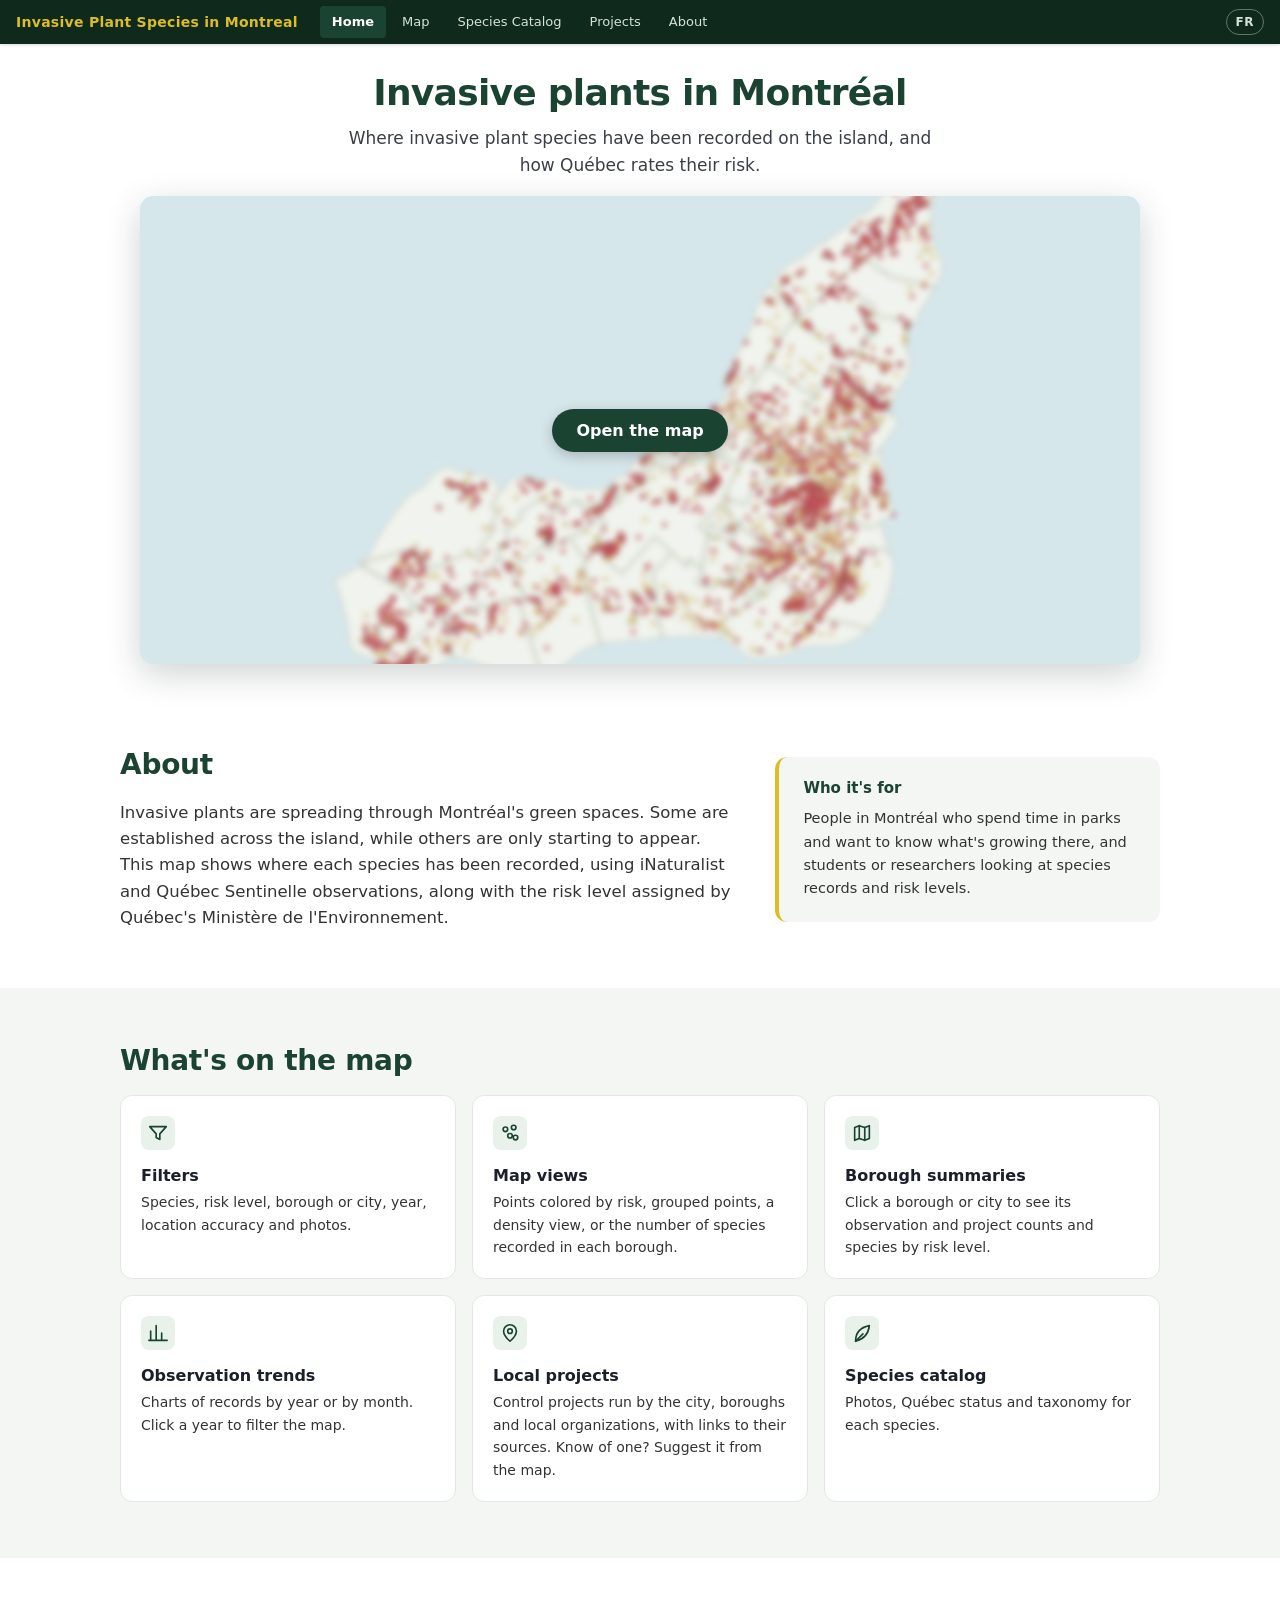
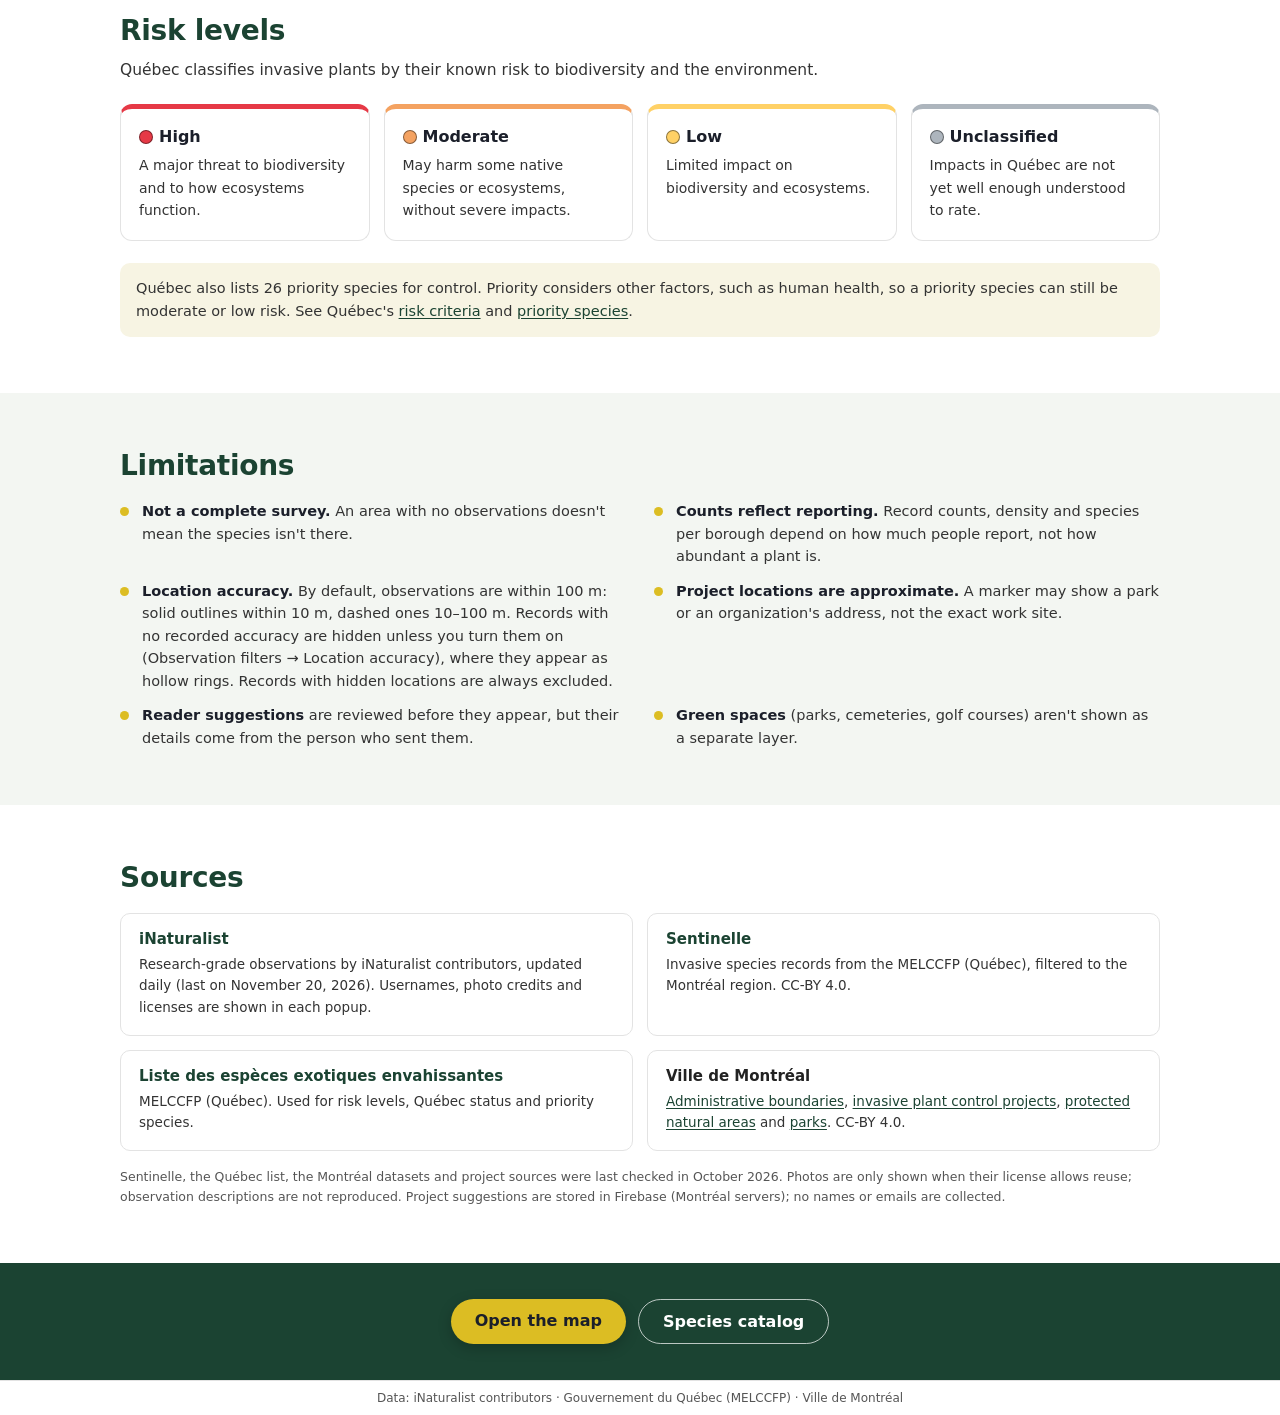
==== commit 87e77ec8: "Home page: mention reader suggestions; README: What my map remembers Co-Authored-By: Claude Opus 5.5" ====
--- a/index.html
+++ b/index.html
@@ -98,11 +98,11 @@
           <h3>Observation trends</h3>
           <p>Charts of records by year or by month. Click a year to filter the map.</p>
         </article>
-        <article class="home-feature">
+        <a class="home-feature home-feature-link" href="site/projects.html">
           <svg viewBox="0 0 24 24" aria-hidden="true"><path d="M12 21s-7-6.2-7-11a7 7 0 0 1 14 0c0 4.8-7 11-7 11z"/><circle cx="12" cy="10" r="2.5"/></svg>
           <h3>Local projects</h3>
-          <p>Control projects run by the city, boroughs and local organizations, with links to their sources.</p>
-        </article>
+          <p>Control projects run by the city, boroughs and local organizations, with links to their sources. Know of one? Suggest it from the map.</p>
+        </a>
         <a class="home-feature home-feature-link" href="site/species.html">
           <svg viewBox="0 0 24 24" aria-hidden="true"><path d="M5 21c0-9 5-15 15-17-1 10-7 15-15 17z"/><path d="M5 21l8-8"/></svg>
           <h3>Species catalog</h3>
@@ -145,6 +145,7 @@
         <li><strong>Counts reflect reporting.</strong> Record counts, density and species per borough depend on how much people report, not how abundant a plant is.</li>
         <li><strong>Location accuracy.</strong> By default, observations are within 100 m: solid outlines within 10 m, dashed ones 10–100 m. Records with no recorded accuracy are hidden unless you turn them on (Observation filters → Location accuracy), where they appear as hollow rings. Records with hidden locations are always excluded.</li>
         <li><strong>Project locations are approximate.</strong> A marker may show a park or an organization's address, not the exact work site.</li>
+        <li><strong>Reader suggestions</strong> are reviewed before they appear, but their details come from the person who sent them.</li>
         <li><strong>Green spaces</strong> (parks, cemeteries, golf courses) aren't shown as a separate layer.</li>
       </ul>
     </div>
@@ -182,6 +183,7 @@
       <p class="home-fineprint">
         Sentinelle, the Québec list, the Montréal datasets and project sources were last checked in October 2026.
         Photos are only shown when their license allows reuse; observation descriptions are not reproduced.
+        Project suggestions are stored in Firebase (Montréal servers); no names or emails are collected.
       </p>
     </div>
   </section>
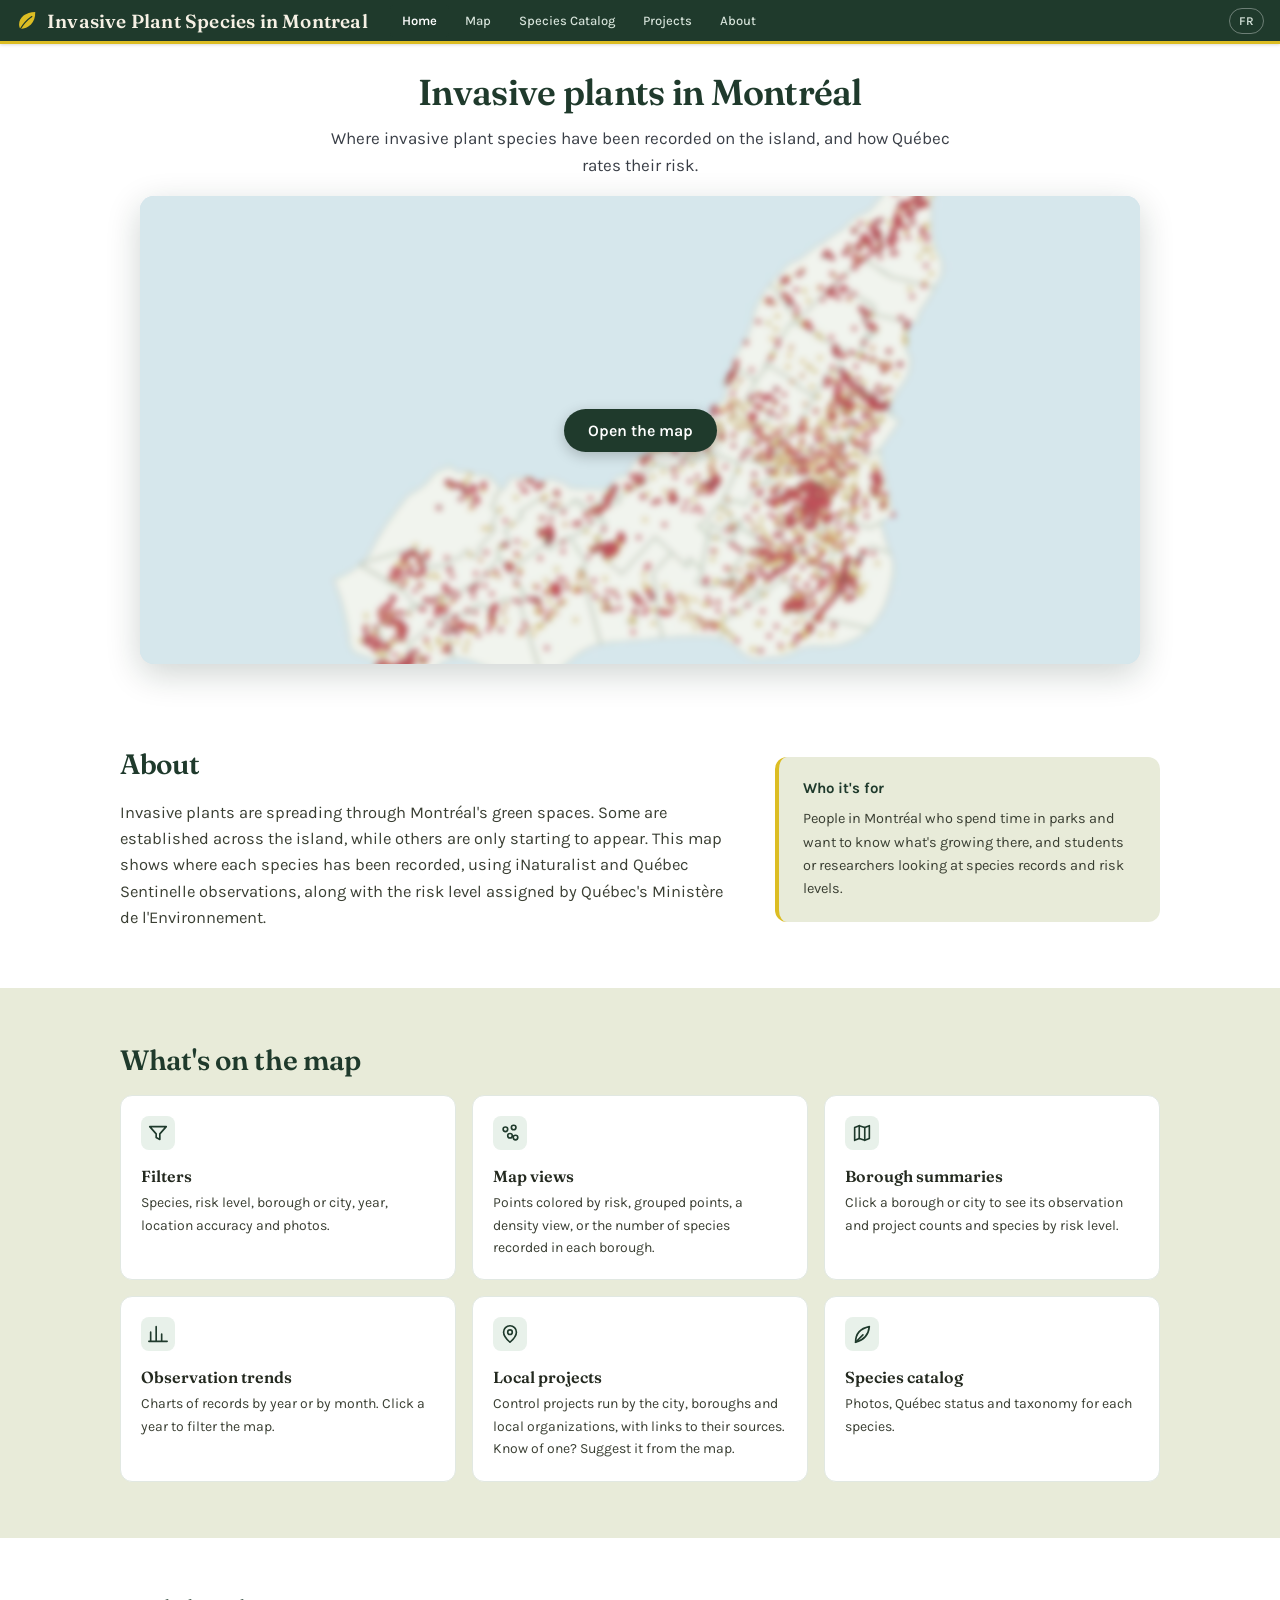
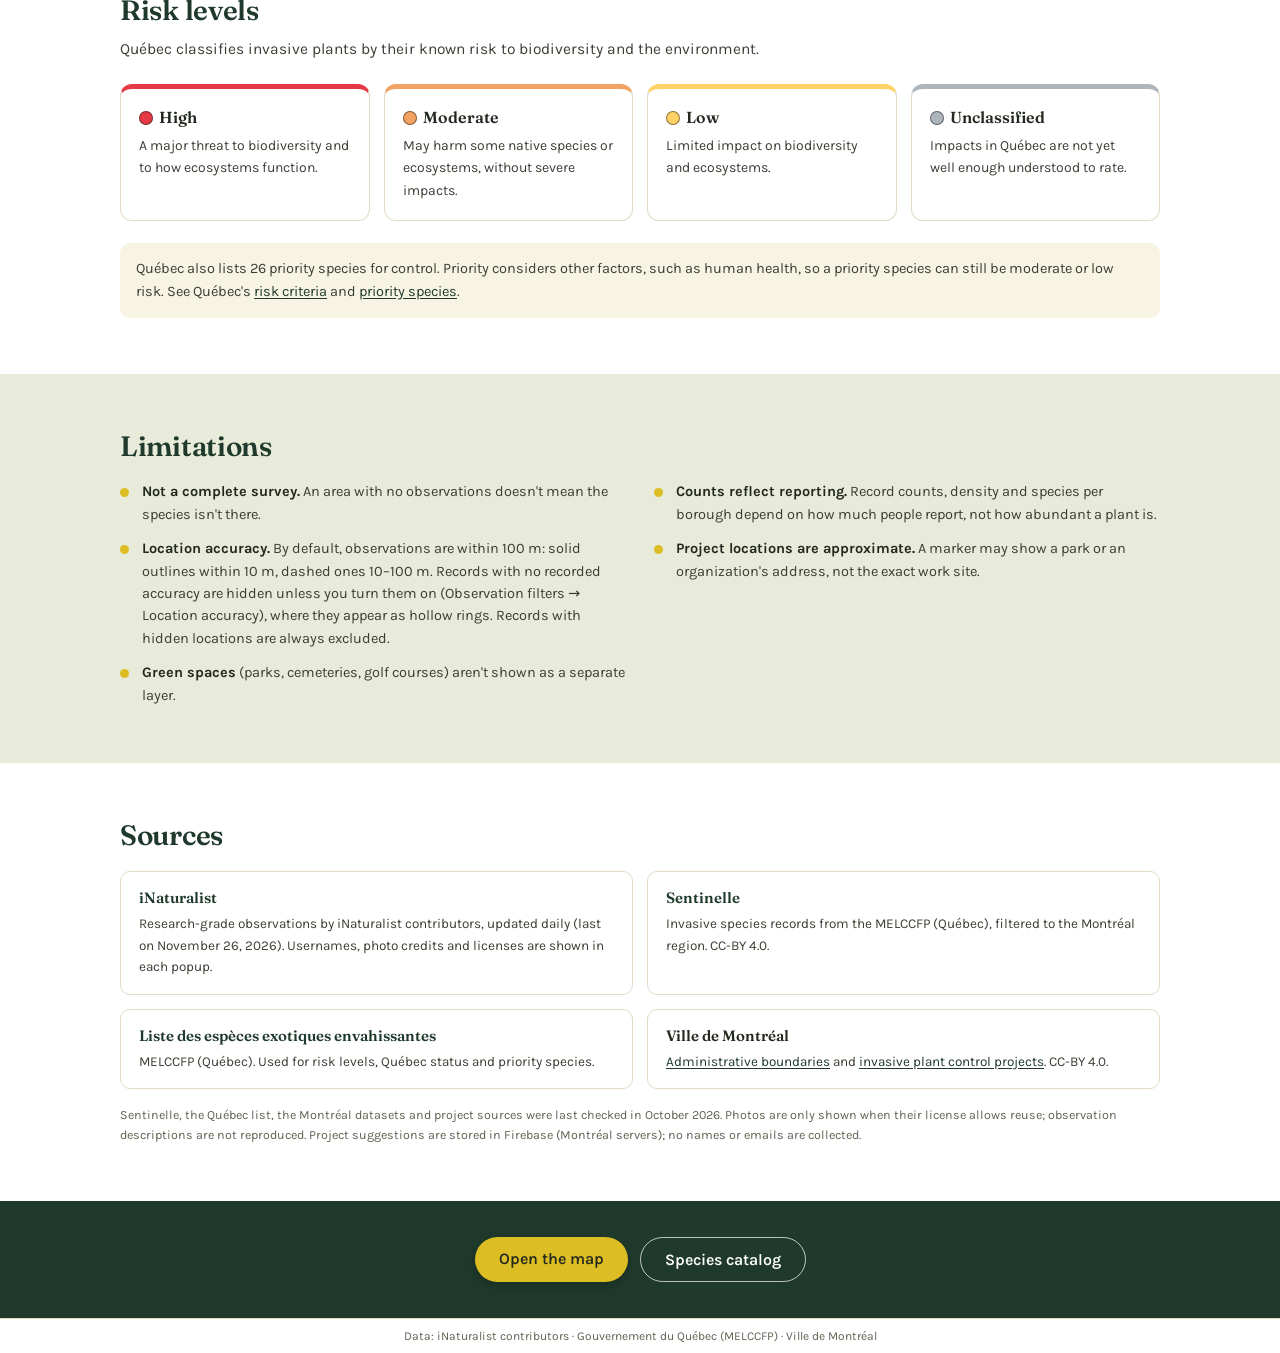
==== commit 8f5a9bee: "Field-guide visual identity, custom basemap and one colour palette - Field-guide theme: warm paper b" ====
--- a/index.html
+++ b/index.html
@@ -10,7 +10,10 @@
     // Old links went straight to the map (e.g. ./?species=...). Send them there.
     if (/[?&]species=/.test(location.search)) location.replace('map.html' + location.search + location.hash);
   </script>
-  <link rel="stylesheet" href="site/style.css?v=60" />
+  <link rel="preconnect" href="https://fonts.googleapis.com" />
+  <link rel="preconnect" href="https://fonts.gstatic.com" crossorigin />
+  <link rel="stylesheet" href="https://fonts.googleapis.com/css2?family=Fraunces:ital,opsz,wght@0,9..144,400;0,9..144,600;1,9..144,400;1,9..144,500&family=Karla:wght@400;500;700&display=swap" />
+  <link rel="stylesheet" href="site/style.css?v=62" />
 </head>
 <body class="home-page">
 
@@ -120,10 +123,10 @@
       <h2>Risk levels</h2>
       <p class="home-section-lede">Québec classifies invasive plants by their known risk to biodiversity and the environment.</p>
       <div class="home-risks">
-        <div class="home-risk" style="--risk:#e63946"><span class="home-risk-dot"></span><h3>High</h3><p>A major threat to biodiversity and to how ecosystems function.</p></div>
-        <div class="home-risk" style="--risk:#f4a261"><span class="home-risk-dot"></span><h3>Moderate</h3><p>May harm some native species or ecosystems, without severe impacts.</p></div>
-        <div class="home-risk" style="--risk:#ffd166"><span class="home-risk-dot"></span><h3>Low</h3><p>Limited impact on biodiversity and ecosystems.</p></div>
-        <div class="home-risk" style="--risk:#adb5bd"><span class="home-risk-dot"></span><h3>Unclassified</h3><p>Impacts in Québec are not yet well enough understood to rate.</p></div>
+        <div class="home-risk" style="--risk:var(--risk-high)"><span class="home-risk-dot"></span><h3>High</h3><p>A major threat to biodiversity and to how ecosystems function.</p></div>
+        <div class="home-risk" style="--risk:var(--risk-moderate)"><span class="home-risk-dot"></span><h3>Moderate</h3><p>May harm some native species or ecosystems, without severe impacts.</p></div>
+        <div class="home-risk" style="--risk:var(--risk-low)"><span class="home-risk-dot"></span><h3>Low</h3><p>Limited impact on biodiversity and ecosystems.</p></div>
+        <div class="home-risk" style="--risk:var(--risk-unknown)"><span class="home-risk-dot"></span><h3>Unclassified</h3><p>Impacts in Québec are not yet well enough understood to rate.</p></div>
       </div>
       <p class="home-note">
         Québec also lists 26 priority species for control. Priority considers other factors, such as
@@ -145,7 +148,6 @@
         <li><strong>Counts reflect reporting.</strong> Record counts, density and species per borough depend on how much people report, not how abundant a plant is.</li>
         <li><strong>Location accuracy.</strong> By default, observations are within 100 m: solid outlines within 10 m, dashed ones 10–100 m. Records with no recorded accuracy are hidden unless you turn them on (Observation filters → Location accuracy), where they appear as hollow rings. Records with hidden locations are always excluded.</li>
         <li><strong>Project locations are approximate.</strong> A marker may show a park or an organization's address, not the exact work site.</li>
-        <li><strong>Reader suggestions</strong> are reviewed before they appear, but their details come from the person who sent them.</li>
         <li><strong>Green spaces</strong> (parks, cemeteries, golf courses) aren't shown as a separate layer.</li>
       </ul>
     </div>
@@ -173,10 +175,8 @@
         <div class="home-source">
           <h3>Ville de Montréal</h3>
           <p>
-            <a href="https://www.app.geo.ca/en-ca/map-browser/record/9797a946-9da8-41ec-8815-f6b276dec7e9" target="_blank" rel="noopener">Administrative boundaries</a>,
-            <a href="https://montreal.ca/en/articles/controlling-invasive-alien-plant-species-to-protect-native-plants-94413" target="_blank" rel="noopener">invasive plant control projects</a>,
-            <a href="https://donnees.montreal.ca/dataset/0f5cc045-9eb1-4e66-b63c-6c783bc7ac44" target="_blank" rel="noopener">protected natural areas</a> and
-            <a href="https://donnees.montreal.ca/dataset/2e9e4d2f-173a-4c3d-a5e3-565d79baa27d" target="_blank" rel="noopener">parks</a>. CC-BY 4.0.
+            <a href="https://www.app.geo.ca/en-ca/map-browser/record/9797a946-9da8-41ec-8815-f6b276dec7e9" target="_blank" rel="noopener">Administrative boundaries</a> and
+            <a href="https://montreal.ca/en/articles/controlling-invasive-alien-plant-species-to-protect-native-plants-94413" target="_blank" rel="noopener">invasive plant control projects</a>. CC-BY 4.0.
           </p>
         </div>
       </div>
--- a/site/style.css
+++ b/site/style.css
@@ -31,10 +31,45 @@
    1. ROOT VARIABLES — brand colours
    ============================================================ */
 :root {
-  --brand-dark:   #1B4332;
-  --brand-accent: #DCBD23;
-  --text-muted:   #555;
-  --bg-page:      #f6f6f6;
+  /* Brand */
+  --brand-dark:        #1B4332;   /* top bar, headings, primary buttons */
+  --brand:             #2D6A4F;   /* lighter green: highlights, outlines */
+  --brand-accent:      #DCBD23;   /* gold accent */
+  --brand-tint:        #EEF5F0;   /* pale green backgrounds, hovers */
+  --brand-tint-strong: #E2EEE6;
+
+  /* Projects (pins, cards, suggest form): kept apart from risk and brand */
+  --project:      #1D4E89;
+  --project-dark: #163D6C;
+
+  /* Risk tiers: the ONE place these are set. app.js reads them from here.
+     fill = dot/swatch, line = dot outline, soft = badge background, text = badge text */
+  --risk-high:          #E63946;
+  --risk-high-line:     #8B0000;
+  --risk-high-soft:     #FDE2E4;
+  --risk-high-text:     #8B0000;
+  --risk-moderate:      #F4A261;
+  --risk-moderate-line: #A15C00;
+  --risk-moderate-soft: #FDEAD2;
+  --risk-moderate-text: #7A4500;
+  --risk-low:           #FFD166;
+  --risk-low-line:      #7A6000;
+  --risk-low-soft:      #FFF4C2;
+  --risk-low-text:      #5C4700;
+  --risk-unknown:       #ADB5BD;
+  --risk-unknown-line:  #444;
+  --risk-unknown-soft:  #E9ECEF;
+  --risk-unknown-text:  #333;
+
+  /* Neutrals */
+  --ink:         #222;      /* main text */
+  --text:        #333;      /* secondary text */
+  --text-muted:  #555;
+  --text-faint:  #767676;   /* lightest grey that still reads on white */
+  --line-strong: #ccc;
+  --line:        #E6E6E6;   /* borders, dividers, light fills */
+  --bg-page:     #f6f6f6;
+  --danger:      #B00020;   /* form errors, required marks */
 }
 
 
@@ -48,7 +83,7 @@
   height: 100%;
   font-family: system-ui, -apple-system, "Segoe UI", Roboto, Arial, sans-serif;
   background: var(--bg-page);
-  color: #222;
+  color: var(--ink);
 }
 
 body {
@@ -81,7 +116,7 @@
 .topnav-brand {
   font-weight: 700;
   letter-spacing: 0.02em;
-  color: #DCBD23;
+  color: var(--brand-accent);
   margin-right: 18px;
   font-size: 14px;
   line-height: 20px;
@@ -110,7 +145,7 @@
 }
 
 .topnav-link.active {
-  background: #1B4332;
+  background: var(--brand-dark);
   color: #fff;
   font-weight: 600;
 }
@@ -143,7 +178,7 @@
    ============================================================ */
 .filters {
   background: #ffffff;
-  border-bottom: 1px solid #e3e3e3;
+  border-bottom: 1px solid var(--line);
   padding: 8px 16px;
   box-shadow: 0 1px 3px rgba(0, 0, 0, 0.05);
   /* Must sit above every map overlay (legend/zoom 1000, borough panel 1000-1200,
@@ -159,7 +194,7 @@
   align-items: center;
   gap: 8px 16px;
   font-size: 13px;
-  color: #222;
+  color: var(--ink);
 }
 
 /* Count badge — sits at the far right */
@@ -167,7 +202,7 @@
   margin-left: auto;
   font-size: 12px;
   font-weight: 600;
-  color: #1B4332;
+  color: var(--brand-dark);
   white-space: nowrap;
   font-variant-numeric: tabular-nums;
 }
@@ -183,10 +218,10 @@
 .map-mode-control select {
   max-width: 190px;
   padding: 4px 24px 4px 7px;
-  border: 1px solid #ccc;
+  border: 1px solid var(--line-strong);
   border-radius: 4px;
   background: #fff;
-  color: #333;
+  color: var(--text);
   font: inherit;
 }
 
@@ -196,15 +231,15 @@
   font-size: 12px;
   padding: 4px 10px;
   background: #fff;
-  border: 1px solid #ccc;
+  border: 1px solid var(--line-strong);
   border-radius: 4px;
   cursor: pointer;
-  color: #333;
+  color: var(--text);
 }
 
 .filter-reset:hover {
-  background: #f0f0f0;
-  border-color: #999;
+  background: var(--line);
+  border-color: var(--text-faint);
 }
 
 .species-sort {
@@ -220,10 +255,10 @@
   max-width: 230px;
   height: 32px;
   padding: 4px 8px;
-  border: 1px solid #ccc;
+  border: 1px solid var(--line-strong);
   border-radius: 6px;
   background: #fff;
-  color: #222;
+  color: var(--ink);
   font: inherit;
   font-weight: 400;
 }
@@ -239,7 +274,7 @@
 
 .species-priority-filter input {
   margin: 0;
-  accent-color: #1D4E89;
+  accent-color: var(--project);
 }
 
 /* ============================================================
@@ -253,9 +288,9 @@
   font-weight: 600;
   padding: 6px 10px;
   background: #fff;
-  border: 1px solid #ccc;
+  border: 1px solid var(--line-strong);
   border-radius: 6px;
-  color: #222;
+  color: var(--ink);
   cursor: pointer;
   display: inline-flex;
   align-items: center;
@@ -264,35 +299,35 @@
   white-space: nowrap;
 }
 
-.fp-btn:hover { background: #f6f6f6; border-color: #999; }
+.fp-btn:hover { background: var(--bg-page); border-color: var(--text-faint); }
 .fp-btn[aria-expanded="true"] {
-  background: #eef6f0;
-  border-color: #1B4332;
-  color: #1B4332;
+  background: var(--brand-tint);
+  border-color: var(--brand-dark);
+  color: var(--brand-dark);
 }
 
 /* ---- 5a. Chevron arrow ---- */
 .fp-btn::after {
   content: "▾";
   font-size: 10px;
-  color: #666;
+  color: var(--text-muted);
   margin-left: 2px;
 }
 
-.fp-btn[aria-expanded="true"]::after { color: #1B4332; }
+.fp-btn[aria-expanded="true"]::after { color: var(--brand-dark); }
 
 /* ---- 5b. Summary text ("All" / "N selected") ---- */
 .fp-summary {
   font-weight: 500;
   font-size: 12px;
-  color: #555;
+  color: var(--text-muted);
   max-width: 180px;
   overflow: hidden;
   text-overflow: ellipsis;
   white-space: nowrap;
 }
 
-.fp-summary.is-set { color: #1B4332; font-weight: 600; }
+.fp-summary.is-set { color: var(--brand-dark); font-weight: 600; }
 
 /* ---- 5c. The floating panel ---- */
 .fp-panel {
@@ -304,7 +339,7 @@
   max-height: 420px;
   overflow-y: auto;
   background: #fff;
-  border: 1px solid #d8d8d8;
+  border: 1px solid var(--line-strong);
   border-radius: 8px;
   box-shadow: 0 6px 20px rgba(0, 0, 0, 0.15);
   padding: 10px 10px 12px;
@@ -318,16 +353,16 @@
   font: inherit;
   font-size: 12.5px;
   padding: 5px 8px;
-  border: 1px solid #ccc;
+  border: 1px solid var(--line-strong);
   border-radius: 4px;
   margin-bottom: 8px;
   background: #fff;
-  color: #222;
+  color: var(--ink);
 }
 
 .fp-search:focus {
   outline: none;
-  border-color: #1B4332;
+  border-color: var(--brand-dark);
   box-shadow: 0 0 0 2px rgba(27, 67, 50, 0.15);
 }
 
@@ -347,7 +382,7 @@
   gap: 8px;
   padding: 5px 6px;
   font-size: 12.5px;
-  color: #222;
+  color: var(--ink);
   border-radius: 4px;
   cursor: pointer;
   user-select: none;
@@ -356,7 +391,7 @@
 .fp-check:hover { background: #f4f8f5; }
 
 .fp-check input[type="checkbox"] {
-  accent-color: #1B4332;
+  accent-color: var(--brand-dark);
   width: 14px;
   height: 14px;
   cursor: pointer;
@@ -372,17 +407,17 @@
 /* ---- 5f. "All" and "Boroughs of Montreal" special rows ---- */
 .fp-check-all {
   font-weight: 700;
-  color: #1B4332;
+  color: var(--brand-dark);
   background: #f0f7f2;
   border: 1px solid #d7e6dc;
   border-radius: 4px;
 }
 
-.fp-check-all:hover { background: #e6f0ea; }
+.fp-check-all:hover { background: var(--brand-tint-strong); }
 
 .fp-check-special {
   font-weight: 600;
-  color: #1D4E89;
+  color: var(--project);
   background: #eef4fb;
   border: 1px solid #cfdcef;
   border-radius: 4px;
@@ -393,7 +428,7 @@
 /* ---- 5g. Dividers + labels + empty state ---- */
 .fp-divider {
   height: 1px;
-  background: #e3e3e3;
+  background: var(--line);
   margin: 8px 0;
 }
 
@@ -402,7 +437,7 @@
   font-size: 11px;
   text-transform: uppercase;
   letter-spacing: 0.04em;
-  color: #666;
+  color: var(--text-muted);
   font-weight: 600;
   margin: 6px 0 4px;
 }
@@ -412,7 +447,7 @@
   text-transform: uppercase;
   letter-spacing: 0.06em;
   font-weight: 700;
-  color: #888;
+  color: var(--text-faint);
   margin: 8px 0 2px;
   padding-left: 6px;
 }
@@ -421,12 +456,12 @@
   margin: 3px 6px 6px;
   font-size: 11px;
   line-height: 1.35;
-  color: #777;
+  color: var(--text-faint);
 }
 
 .fp-empty {
   font-size: 12px;
-  color: #999;
+  color: var(--text-faint);
   font-style: italic;
   padding: 8px 6px;
   text-align: center;
@@ -459,7 +494,7 @@
   color: var(--text-muted);
   font-size: 12px;
   line-height: 1.5;
-  border-top: 1px solid #e3e3e3;
+  border-top: 1px solid var(--line);
   flex-shrink: 0;
 }
 
@@ -476,7 +511,7 @@
   margin: 10px 12px;
   font-size: 12.5px;
   line-height: 1.4;
-  color: #222;
+  color: var(--ink);
   min-width: 240px;
   max-width: 280px;
 }
@@ -539,7 +574,7 @@
   transition: transform 0.1s;
 }
 .project-marker-icon .pin-body {
-  fill: #1D4E89;
+  fill: var(--project);
   stroke: #fff;
   stroke-width: 1.6;
 }
@@ -589,7 +624,7 @@
   border-radius: 4px;
   object-fit: cover;
   cursor: zoom-in;
-  background: #f0f0f0;
+  background: var(--line);
   transition: transform 0.15s ease, box-shadow 0.15s ease;
 }
 
@@ -603,20 +638,20 @@
   align-items: center;
   justify-content: center;
   font-size: 10.5px;
-  color: #999;
+  color: var(--text-faint);
   cursor: default;
 }
 
 .popup-photo-attribution {
   margin: -4px 0 7px;
-  color: #666;
+  color: var(--text-muted);
   font-size: 10px;
   line-height: 1.35;
   overflow-wrap: anywhere;
 }
 
 .popup-photo-attribution a {
-  color: #1D4E89;
+  color: var(--project);
 }
 
 .popup-headtext { flex: 1 1 auto; min-width: 0; }
@@ -634,7 +669,7 @@
 
 .popup-latin {
   font-size: 12px;
-  color: #555;
+  color: var(--text-muted);
   margin: 0 0 5px;
   display: -webkit-box;
   -webkit-line-clamp: 1;
@@ -643,11 +678,11 @@
 }
 
 .popup-latin-link {
-  color: #1B4332;
+  color: var(--brand-dark);
   text-decoration: none;
   text-underline-offset: 2px;
 }
-.popup-latin-link:hover { text-decoration: underline; color: #2D6A4F; }
+.popup-latin-link:hover { text-decoration: underline; color: var(--brand); }
 
 .popup-badge {
   display: inline-block;
@@ -667,7 +702,7 @@
   -webkit-line-clamp: unset;
 }
 .project-meta {
-  color: #555;
+  color: var(--text-muted);
   font-size: 11px;
 }
 .project-detail {
@@ -684,7 +719,7 @@
   margin: 6px 0;
   padding: 6px 8px;
   background: #f4f8fd;
-  border-left: 3px solid #1D4E89;
+  border-left: 3px solid var(--project);
   border-radius: 4px;
   font-size: 11px;
 }
@@ -695,16 +730,16 @@
 .project-species li { margin: 2px 0; }
 .project-species li.project-species-other {
   list-style-type: circle;   /* hollow bullet: no catalog entry, not a link */
-  color: #777;
-}
-.project-species li.project-species-other em { color: #888; }
-.project-species em { color: #555; }
+  color: var(--text-faint);
+}
+.project-species li.project-species-other em { color: var(--text-faint); }
+.project-species em { color: var(--text-muted); }
 .project-species-none {
   margin-top: 2px;
-  color: #777;
+  color: var(--text-faint);
 }
 .project-species-link {
-  color: #1D4E89;
+  color: var(--project);
   text-decoration: none;
 }
 .project-species-link:hover {
@@ -712,12 +747,12 @@
   text-underline-offset: 2px;
 }
 .project-more {
-  border-top: 1px solid #eee;
+  border-top: 1px solid var(--line);
   padding-top: 5px;
   font-size: 11px;
 }
 .project-more summary {
-  color: #1D4E89;
+  color: var(--project);
   cursor: pointer;
   font-weight: 600;
 }
@@ -728,7 +763,7 @@
 .project-source-missing {
   margin-top: 6px;
   font-size: 11px;
-  color: #555;
+  color: var(--text-muted);
 }
 
 /* ---- 8b. Grid of key/value rows ---- */
@@ -738,7 +773,7 @@
   gap: 3px 12px;
   padding-top: 6px;
   margin-bottom: 6px;
-  border-top: 1px solid #eee;
+  border-top: 1px solid var(--line);
   font-size: 12px;
 }
 
@@ -758,7 +793,7 @@
   font-size: 10px;
   text-transform: uppercase;
   letter-spacing: 0.04em;
-  color: #999;
+  color: var(--text-faint);
   margin-bottom: 1px;
 }
 
@@ -767,15 +802,15 @@
   margin: 6px 0;
   padding: 4px 8px;
   background: #f1f3f5;
-  border-left: 3px dashed #868e96;
+  border-left: 3px dashed var(--text-faint);
   border-radius: 2px;
   font-size: 11.5px;
-  color: #495057;
+  color: var(--text-muted);
 }
 
 .popup-photo-note {
   font-size: 11px;
-  color: #888;
+  color: var(--text-faint);
   margin: 6px 0;
   line-height: 1.35;
 }
@@ -794,7 +829,7 @@
   transition: background 0.15s;
 }
 
-.popup-btn:hover { background: #2D6A4F; }
+.popup-btn:hover { background: var(--brand); }
 /* Leaflet colours every link inside the map blue (.leaflet-container a);
    keep the popup buttons' text white */
 .leaflet-container a.popup-btn,
@@ -803,15 +838,15 @@
 .popup-license {
   margin-top: 6px;
   padding-top: 5px;
-  border-top: 1px solid #eee;
-  color: #555;
+  border-top: 1px solid var(--line);
+  color: var(--text-muted);
   font-size: 10.5px;
   line-height: 1.35;
 }
 
 .popup-license-label {
   margin-right: 4px;
-  color: #777;
+  color: var(--text-faint);
   font-weight: 600;
 }
 
@@ -826,7 +861,7 @@
   box-shadow: 0 1px 4px rgba(0, 0, 0, 0.15);
   font-size: 11px;
   line-height: 1.35;
-  color: #222;
+  color: var(--ink);
   max-width: 170px;
 }
 
@@ -835,7 +870,7 @@
   font-weight: 600;
   text-transform: uppercase;
   letter-spacing: 0.04em;
-  color: #555;
+  color: var(--text-muted);
   margin-bottom: 3px;
 }
 
@@ -847,13 +882,13 @@
 }
 
 .legend-row small {
-  color: #888;
+  color: var(--text-faint);
   font-size: 10px;
 }
 
 .legend-divider {
   height: 1px;
-  background: #e2e2e2;
+  background: var(--line);
   margin: 7px 0 5px;
 }
 
@@ -868,7 +903,7 @@
   padding: 0;
   border: none;
   border-radius: 50%;
-  background: #1B4332;
+  background: var(--brand-dark);
   color: #fff;
   font: 700 10px/1 system-ui, sans-serif;
   vertical-align: middle;
@@ -880,8 +915,8 @@
   position: absolute;
   inset: -8px;
 }
-.legend-help:hover { background: #2D6A4F; }
-.legend-help:focus-visible { outline: 2px solid #DCBD23; outline-offset: 2px; }
+.legend-help:hover { background: var(--brand); }
+.legend-help:focus-visible { outline: 2px solid var(--brand-accent); outline-offset: 2px; }
 
 .risk-info-overlay {
   position: fixed;
@@ -900,9 +935,9 @@
   max-height: calc(100dvh - 32px);
   overflow-y: auto;
   background: #fff;
-  color: #222;
+  color: var(--ink);
   border-radius: 10px;
-  border-left: 4px solid #1B4332;
+  border-left: 4px solid var(--brand-dark);
   box-shadow: 0 8px 30px rgba(0, 0, 0, 0.3);
   padding: 16px 18px 14px;
   font-size: 13.5px;
@@ -917,7 +952,7 @@
 .risk-info h2 {
   margin: 0 0 6px;
   font-size: 16px;
-  color: #1B4332;
+  color: var(--brand-dark);
 }
 .risk-info p { margin: 0 0 10px; }
 .risk-info-close {
@@ -930,10 +965,10 @@
   border-radius: 4px;
   font-size: 22px;
   line-height: 1;
-  color: #555;
+  color: var(--text-muted);
   cursor: pointer;
 }
-.risk-info-close:hover { background: #eef1ef; }
+.risk-info-close:hover { background: var(--brand-tint); }
 .risk-info-list {
   list-style: none;
   margin: 0 0 12px;
@@ -951,16 +986,16 @@
   border: 1.5px solid;
   box-sizing: border-box;
 }
-.risk-info-note { font-size: 12px; color: #555; }
+.risk-info-note { font-size: 12px; color: var(--text-muted); }
 .info-list {
   margin: 0 0 12px;
   padding-left: 18px;
   display: grid;
   gap: 6px;
 }
-.legend-row .legend-help { margin-left: 4px; background: #1D4E89; }
-.legend-row .legend-help:hover { background: #163d6c; }
-.risk-info-note a { color: #1B4332; }
+.legend-row .legend-help { margin-left: 4px; background: var(--project); }
+.legend-row .legend-help:hover { background: var(--project-dark); }
+.risk-info-note a { color: var(--brand-dark); }
 
 /* ---- 9a. Risk strip: three items inline ---- */
 .legend-risk-strip {
@@ -982,14 +1017,14 @@
   width: 10px;
   height: 10px;
   border-radius: 50%;
-  border: 1.5px solid #444;
+  border: 1.5px solid var(--text);
   box-sizing: border-box;
   flex: 0 0 auto;
 }
 
 .legend .swatch-sentinel {
-  background: #e9ecef;
-  border: 1.5px solid #666;
+  background: var(--line);
+  border: 1.5px solid var(--text-muted);
   border-radius: 2px;
 }
 
@@ -1004,19 +1039,19 @@
 
 .legend .swatch-dashed {
   background: transparent;
-  border: 1.5px dashed #666;
+  border: 1.5px dashed var(--text-muted);
   border-radius: 50%;
 }
 
 .legend .swatch-inat {
-  background: #e9ecef;
-  border: 1.5px solid #666;
+  background: var(--line);
+  border: 1.5px solid var(--text-muted);
   border-radius: 50%;
 }
 
 .legend-note {
   font-size: 10px;
-  color: #888;
+  color: var(--text-faint);
   margin-top: 4px;
   line-height: 1.3;
   max-width: 160px;
@@ -1038,14 +1073,14 @@
 .legend-gradient-labels {
   display: flex;
   justify-content: space-between;
-  color: #666;
+  color: var(--text-muted);
   font-size: 10px;
 }
 
 .legend-mode-note {
   max-width: 180px;
   margin-top: 4px;
-  color: #666;
+  color: var(--text-muted);
   font-size: 10px;
   line-height: 1.3;
 }
@@ -1096,7 +1131,7 @@
   border-radius: 50%;
   border: none;
   background: #fff;
-  color: #222;
+  color: var(--ink);
   font-size: 22px;
   line-height: 1;
   cursor: pointer;
@@ -1106,20 +1141,20 @@
   justify-content: center;
 }
 
-.lightbox-close:hover { background: #eee; }
+.lightbox-close:hover { background: var(--line); }
 
 .lightbox-caption:empty { display: none; }
 .lightbox-caption {
   margin-top: 8px;
-  color: #eee;
+  color: var(--line);
   font-size: 12.5px;
   text-align: center;
 }
 .lightbox-content img { max-height: calc(92vh - 32px); }
-.lightbox-caption a { color: #DCBD23; }
+.lightbox-caption a { color: var(--brand-accent); }
 
 .species-photo-zoom { cursor: zoom-in; }
-.species-photo-zoom:focus-visible { outline: 3px solid #DCBD23; outline-offset: -3px; }
+.species-photo-zoom:focus-visible { outline: 3px solid var(--brand-accent); outline-offset: -3px; }
 
 
 /* ============================================================
@@ -1135,7 +1170,7 @@
   font-weight: 600;
   letter-spacing: 0.01em;
   color: #f4f7f4;
-  background: #1B4332;
+  background: var(--brand-dark);
   border: 1px solid #0f2a1d;
   border-radius: 8px;
   box-shadow: 0 4px 14px rgba(0, 0, 0, 0.22);
@@ -1153,7 +1188,7 @@
   height: 3px;
   width: 40px;
   margin: 0 0 8px auto;
-  background: #DCBD23;
+  background: var(--brand-accent);
   border-radius: 2px;
 }
 
@@ -1220,7 +1255,7 @@
   padding: 9px 13px;
   border: 0;
   border-radius: 6px;
-  background: #1B4332;
+  background: var(--brand-dark);
   color: #fff;
   font: inherit;
   font-size: 12px;
@@ -1229,12 +1264,12 @@
   box-shadow: 0 2px 8px rgba(0, 0, 0, 0.22);
 }
 
-.trend-open:hover { background: #2D6A4F; }
+.trend-open:hover { background: var(--brand); }
 
 .trend-open:focus-visible,
 .trend-close:focus-visible,
 .trend-row:focus-visible {
-  outline: 3px solid #DCBD23;
+  outline: 3px solid var(--brand-accent);
   outline-offset: 2px;
 }
 
@@ -1250,7 +1285,7 @@
   border: 1px solid #d5ddd8;
   border-radius: 9px;
   background: #fff;
-  color: #222;
+  color: var(--ink);
   box-shadow: 0 5px 18px rgba(0, 0, 0, 0.25);
 }
 
@@ -1265,14 +1300,14 @@
 
 .trend-head h2 {
   margin: 0;
-  color: #1B4332;
+  color: var(--brand-dark);
   font-size: 15px;
   line-height: 1.3;
 }
 
 .trend-head p {
   margin: 3px 0 0;
-  color: #666;
+  color: var(--text-muted);
   font-size: 11px;
 }
 
@@ -1281,7 +1316,7 @@
   padding: 0 4px;
   border: 0;
   background: transparent;
-  color: #555;
+  color: var(--text-muted);
   font-size: 22px;
   line-height: 1;
   cursor: pointer;
@@ -1293,7 +1328,7 @@
   gap: 12px;
   margin-top: 12px;
   font-size: 11px;
-  color: #444;
+  color: var(--text);
 }
 
 .trend-legend span {
@@ -1309,12 +1344,12 @@
   border-radius: 2px;
 }
 
-.trend-swatch-inat { background: #1B4332; }
-.trend-swatch-sentinel { background: #DCBD23; }
+.trend-swatch-inat { background: var(--brand-dark); }
+.trend-swatch-sentinel { background: var(--brand-accent); }
 
 .trend-context {
   margin: 8px 0 5px;
-  color: #666;
+  color: var(--text-muted);
   font-size: 10.5px;
   line-height: 1.35;
 }
@@ -1335,7 +1370,7 @@
   border: 0;
   border-radius: 4px;
   background: transparent;
-  color: #333;
+  color: var(--text);
   text-align: left;
   font: inherit;
   font-size: 10.5px;
@@ -1356,18 +1391,18 @@
   background: #edf0ee;
 }
 
-.trend-bar-inat { background: #1B4332; }
-.trend-bar-sentinel { background: #DCBD23; }
+.trend-bar-inat { background: var(--brand-dark); }
+.trend-bar-sentinel { background: var(--brand-accent); }
 
 .trend-total {
-  color: #555;
+  color: var(--text-muted);
   text-align: right;
   font-variant-numeric: tabular-nums;
 }
 
 .trend-empty {
   margin: 12px 0;
-  color: #666;
+  color: var(--text-muted);
   font-size: 12px;
 }
 
@@ -1375,7 +1410,7 @@
   margin: 10px 0 0;
   padding-top: 8px;
   border-top: 1px solid #e6e9e7;
-  color: #555;
+  color: var(--text-muted);
   font-size: 10.5px;
   line-height: 1.4;
 }
@@ -1383,11 +1418,11 @@
 /* ---- 11a. Filtered state (amber) ---- */
 .map-status.is-filtered {
   background: #4a3a12;
-  border-color: #7a6000;
+  border-color: var(--risk-low-line);
 }
 
 .map-status.is-filtered::before {
-  background: #ffd166;
+  background: var(--risk-low);
 }
 
 @media (max-width: 600px) {
@@ -1430,7 +1465,7 @@
   font-size: 13px;
   font-weight: 600;
   color: #fff;
-  background: #1B4332;
+  background: var(--brand-dark);
   border: none;
   border-radius: 6px;
   cursor: pointer;
@@ -1439,14 +1474,14 @@
 }
 
 .story-open:hover {
-  background: #2D6A4F;
+  background: var(--brand);
   transform: translateY(-1px);
 }
 
 .story-open:active { transform: translateY(0); }
 
 .story-open:focus-visible {
-  outline: 3px solid #DCBD23;
+  outline: 3px solid var(--brand-accent);
   outline-offset: 2px;
 }
 
@@ -1494,7 +1529,7 @@
   font-family: Georgia, "Times New Roman", serif;
   font-size: 15px;
   line-height: 1.65;
-  color: #1b1f2a;
+  color: var(--ink);
   cursor: auto;
 }
 
@@ -1506,8 +1541,8 @@
   height: 34px;
   border-radius: 50%;
   border: none;
-  background: #f0f0f0;
-  color: #333;
+  background: var(--line);
+  color: var(--text);
   font-size: 22px;
   line-height: 1;
   cursor: pointer;
@@ -1517,10 +1552,10 @@
   transition: background 0.12s;
 }
 
-.story-close:hover { background: #e0e0e0; }
+.story-close:hover { background: var(--line); }
 
 .story-close:focus-visible {
-  outline: 3px solid #1B4332;
+  outline: 3px solid var(--brand-dark);
   outline-offset: 2px;
 }
 
@@ -1530,7 +1565,7 @@
   font-size: 24px;
   font-weight: 600;
   line-height: 1.25;
-  color: #1B4332;
+  color: var(--brand-dark);
   margin: 0 0 16px;
   padding-right: 40px;
   letter-spacing: -0.01em;
@@ -1545,19 +1580,19 @@
 
 .story-content .story-caveat {
   padding: 10px 12px;
-  border-left: 3px solid #DCBD23;
+  border-left: 3px solid var(--brand-accent);
   background: #f7f4e3;
 }
 
 .story-content p {
   font-size: 14.5px;
   line-height: 1.65;
-  color: #1b1f2a;
+  color: var(--ink);
   margin: 0 0 12px;
 }
 
 .story-content p > strong:first-child {
-  color: #1B4332;
+  color: var(--brand-dark);
   font-family: system-ui, -apple-system, "Segoe UI", Roboto, Arial, sans-serif;
   font-size: 12px;
   font-weight: 700;
@@ -1569,7 +1604,7 @@
 .story-content .story-section {
   margin-top: 20px;
   padding-top: 16px;
-  border-top: 1px solid #e3e3e3;
+  border-top: 1px solid var(--line);
 }
 
 .story-content h2 {
@@ -1578,7 +1613,7 @@
   font-weight: 700;
   text-transform: uppercase;
   letter-spacing: 0.06em;
-  color: #1B4332;
+  color: var(--brand-dark);
   margin: 0 0 8px;
 }
 
@@ -1588,13 +1623,13 @@
   font-family: system-ui, -apple-system, "Segoe UI", Roboto, Arial, sans-serif;
   font-size: 12.5px;
   line-height: 1.55;
-  color: #333;
+  color: var(--text);
 }
 
 .story-content ul li { margin-bottom: 6px; }
 
 .story-content a {
-  color: #1B4332;
+  color: var(--brand-dark);
   text-decoration: underline;
   text-underline-offset: 2px;
 }
@@ -1622,10 +1657,10 @@
   max-height: calc(100vh - 260px);
   overflow: auto;
   background: #fff;
-  color: #222;
+  color: var(--ink);
   border-radius: 8px;
   box-shadow: 0 4px 16px rgba(0, 0, 0, 0.18);
-  border-left: 4px solid #1B4332;
+  border-left: 4px solid var(--brand-dark);
   font-size: 13px;
   line-height: 1.4;
   font-family: inherit;
@@ -1636,7 +1671,7 @@
   align-items: center;
   justify-content: space-between;
   padding: 10px 12px;
-  background: #1B4332;
+  background: var(--brand-dark);
   color: #fff;
   border-radius: 0 8px 0 0;
   position: sticky;
@@ -1691,7 +1726,7 @@
 
 .bp-body { padding: 10px 12px 14px; }
 
-.bp-total { font-size: 12px; color: #666; margin-bottom: 8px; }
+.bp-total { font-size: 12px; color: var(--text-muted); margin-bottom: 8px; }
 
 /* ---- 14a. Tier rows (expandable) ---- */
 .bp-tier {
@@ -1701,22 +1736,22 @@
   width: 100%;
   padding: 7px 10px;
   margin: 4px 0;
-  background: #f6f6f6;
-  border: 1px solid #e3e3e3;
+  background: var(--bg-page);
+  border: 1px solid var(--line);
   border-radius: 6px;
   cursor: pointer;
   font: inherit;
   font-size: 13px;
   text-align: left;
-  color: #222;
+  color: var(--ink);
   transition: background 0.12s;
 }
 
-.bp-tier:hover { background: #e6f0ea; }
+.bp-tier:hover { background: var(--brand-tint-strong); }
 .bp-tier.open  { background: #b7d3c5; border-color: #c5d3ef; }
 
 .bp-project-toggle { margin-top: 10px; }
-.bp-project-toggle .bp-project-count-value { color: #1D4E89; }
+.bp-project-toggle .bp-project-count-value { color: var(--project); }
 .bp-project-toggle:disabled { cursor: default; opacity: 0.7; }
 
 .bp-tier .swatch {
@@ -1734,7 +1769,7 @@
   font-weight: 600;
 }
 
-.bp-tier .bp-caret { margin-left: 6px; font-size: 11px; color: #888; }
+.bp-tier .bp-caret { margin-left: 6px; font-size: 11px; color: var(--text-faint); }
 
 .bp-project-organizations {
   margin: 4px 0 8px 12px;
@@ -1747,7 +1782,7 @@
 
 .bp-project-organizations-note {
   margin-bottom: 4px;
-  color: #666;
+  color: var(--text-muted);
   font-size: 11px;
 }
 
@@ -1763,7 +1798,7 @@
 .bp-project-organization-row > span { overflow-wrap: anywhere; }
 .bp-project-organization-row strong {
   flex: 0 0 auto;
-  color: #1D4E89;
+  color: var(--project);
   font-variant-numeric: tabular-nums;
 }
 
@@ -1788,7 +1823,7 @@
 .bp-species-row:last-child { border-bottom: none; }
 
 .bp-species-row .sci {
-  color: #666;
+  color: var(--text-muted);
   font-style: italic;
   font-size: 11px;
   display: block;
@@ -1799,7 +1834,7 @@
 .bp-species-row .sp-count {
   flex-shrink: 0;
   font-variant-numeric: tabular-nums;
-  color: #1B4332;
+  color: var(--brand-dark);
   font-weight: 600;
 }
 
@@ -1818,7 +1853,7 @@
    ============================================================ */
 .species-header {
   padding: 12px 20px;
-  background: #1B4332;
+  background: var(--brand-dark);
   color: #fff;
   min-height: 88px;
   display: flex;
@@ -1837,7 +1872,7 @@
   max-width: 780px;
 }
 
-.species-source a { color: #DCBD23; text-decoration: underline; }
+.species-source a { color: var(--brand-accent); text-decoration: underline; }
 .species-source a:hover { text-decoration: none; }
 
 .species-main {
@@ -1851,7 +1886,7 @@
 .species-list { max-width: 900px; }
 
 .species-card.active {
-  border-color: #1B4332;
+  border-color: var(--brand-dark);
   box-shadow: 0 0 0 2px rgba(27, 67, 50, 0.15);
 }
 
@@ -1862,15 +1897,15 @@
   text-transform: uppercase;
   letter-spacing: 0.06em;
   padding-bottom: 6px;
-  border-bottom: 2px solid #e3e3e3;
+  border-bottom: 2px solid var(--line);
 }
 
 .species-tier-heading:first-child { margin-top: 0; }
 
-.species-tier-heading.tier-high     { color: #8b0000; border-bottom-color: #e63946; }
-.species-tier-heading.tier-moderate { color: #a15c00; border-bottom-color: #f4a261; }
-.species-tier-heading.tier-low      { color: #7a6000; border-bottom-color: #ffd166; }
-.species-tier-heading.tier-watch    { color: #555;    border-bottom-color: #adb5bd; }
+.species-tier-heading.tier-high     { color: var(--risk-high-line); border-bottom-color: var(--risk-high); }
+.species-tier-heading.tier-moderate { color: var(--risk-moderate-line); border-bottom-color: var(--risk-moderate); }
+.species-tier-heading.tier-low      { color: var(--risk-low-line); border-bottom-color: var(--risk-low); }
+.species-tier-heading.tier-watch    { color: var(--text-muted);    border-bottom-color: var(--risk-unknown); }
 
 /* ---- 15b. The card itself ---- */
 .species-card {
@@ -1879,7 +1914,7 @@
   gap: 14px;
   background: #fff;
   border-radius: 8px;
-  border: 1px solid #e3e3e3;
+  border: 1px solid var(--line);
   padding: 12px;
   margin-bottom: 10px;
   transition: box-shadow 0.15s, transform 0.15s;
@@ -1898,7 +1933,7 @@
   align-self: flex-start;
   border-radius: 6px;
   overflow: hidden;
-  background: #eef2ee;
+  background: var(--brand-tint);
   display: flex;
   align-items: center;
   justify-content: center;
@@ -1911,10 +1946,10 @@
 }
 
 .species-photo-placeholder { flex-direction: column; gap: 4px; color: #fff; text-align: center; }
-.species-photo-placeholder.tier-high     { background: #e63946; }
-.species-photo-placeholder.tier-moderate { background: #f4a261; }
-.species-photo-placeholder.tier-low      { background: #ffd166; color: #5c4700; }
-.species-photo-placeholder.tier-watch    { background: #adb5bd; }
+.species-photo-placeholder.tier-high     { background: var(--risk-high); }
+.species-photo-placeholder.tier-moderate { background: var(--risk-moderate); }
+.species-photo-placeholder.tier-low      { background: var(--risk-low); color: var(--risk-low-text); }
+.species-photo-placeholder.tier-watch    { background: var(--risk-unknown); }
 
 .species-photo-placeholder .spp-initials { font-size: 28px; font-weight: 700; line-height: 1; }
 .species-photo-placeholder .spp-hint {
@@ -1951,7 +1986,7 @@
   align-items: center;
   font-size: 11px;
   font-weight: 600;
-  color: #555;
+  color: var(--text-muted);
   font-variant-numeric: tabular-nums;
   pointer-events: auto;
   opacity: 0.85;
@@ -1963,7 +1998,7 @@
   gap: 4px;
   padding: 1px 6px;
   background: rgba(255, 255, 255, 0.85);
-  border: 1px solid #e3e3e3;
+  border: 1px solid var(--line);
   border-radius: 9px;
   line-height: 1.4;
   cursor: default;
@@ -1979,13 +2014,13 @@
 
 /* Same source colours as the Observation trends chart: green = iNaturalist, yellow = Sentinelle */
 .sc-dot-inat {
-  background: #1B4332;
+  background: var(--brand-dark);
   border: none;
   border-radius: 50%;
 }
 
 .sc-dot-sentinel {
-  background: #DCBD23;
+  background: var(--brand-accent);
   border: none;
   border-radius: 1.5px;
 }
@@ -2001,8 +2036,8 @@
   margin-bottom: 2px;
 }
 
-.species-name { margin: 0; font-size: 15px; font-weight: 600; color: #1B4332; }
-.species-sci  { margin: 0 0 8px; font-size: 12.5px; color: #666; }
+.species-name { margin: 0; font-size: 15px; font-weight: 600; color: var(--brand-dark); }
+.species-sci  { margin: 0 0 8px; font-size: 12.5px; color: var(--text-muted); }
 
 .species-tier-badge {
   font-size: 10.5px;
@@ -2014,10 +2049,10 @@
   white-space: nowrap;
 }
 
-.species-tier-badge.tier-high     { background: #fde2e4; color: #8b0000; }
-.species-tier-badge.tier-moderate { background: #fdead2; color: #7a4500; }
-.species-tier-badge.tier-low      { background: #fff4c2; color: #5c4700; }
-.species-tier-badge.tier-watch    { background: #e9ecef; color: #444; }
+.species-tier-badge.tier-high     { background: var(--risk-high-soft); color: var(--risk-high-line); }
+.species-tier-badge.tier-moderate { background: var(--risk-moderate-soft); color: var(--risk-moderate-text); }
+.species-tier-badge.tier-low      { background: var(--risk-low-soft); color: var(--risk-low-text); }
+.species-tier-badge.tier-watch    { background: var(--line); color: var(--text); }
 
 .species-pills { display: flex; flex-wrap: wrap; gap: 6px; margin-bottom: 10px; }
 
@@ -2026,15 +2061,15 @@
   font-size: 11.5px;
   padding: 2px 8px;
   border-radius: 10px;
-  background: #eef2ee;
-  color: #333;
-}
-
-.pill-ban { background: #fde2e4; color: #8b0000; font-weight: 600; }
+  background: var(--brand-tint);
+  color: var(--text);
+}
+
+.pill-ban { background: var(--risk-high-soft); color: var(--risk-high-line); font-weight: 600; }
 .pill-priority { background: #e6eff9; color: #174a7e; font-weight: 600; }
 
-.species-desc { margin: 0 0 10px; font-size: 13px; color: #333; line-height: 1.5; }
-.species-desc-empty { color: #999; font-style: italic; }
+.species-desc { margin: 0 0 10px; font-size: 13px; color: var(--text); line-height: 1.5; }
+.species-desc-empty { color: var(--text-faint); font-style: italic; }
 
 /* ---- 15g. Action buttons ---- */
 .species-actions { display: flex; flex-wrap: wrap; gap: 8px; margin-top: 6px; align-items: center; }
@@ -2045,23 +2080,23 @@
   font-weight: 500;
   padding: 4px 10px;
   background: #fff;
-  color: #1B4332;
+  color: var(--brand-dark);
   border: 1px solid #c8d6cd;
   border-radius: 4px;
   cursor: pointer;
   transition: background 0.12s, border-color 0.12s;
 }
 
-.species-tax-btn:hover { background: #eef6f0; border-color: #1B4332; }
+.species-tax-btn:hover { background: var(--brand-tint); border-color: var(--brand-dark); }
 
 .species-project-btn {
   font: inherit;
   font-size: 12.5px;
   font-weight: 500;
   padding: 4px 10px;
-  background: #1D4E89;
+  background: var(--project);
   color: #fff;
-  border: 1px solid #1D4E89;
+  border: 1px solid var(--project);
   border-radius: 4px;
   cursor: pointer;
   display: inline-flex;
@@ -2070,7 +2105,7 @@
   transition: background 0.12s, border-color 0.12s, opacity 0.12s;
 }
 
-.species-project-btn:hover { background: #163d6c; border-color: #163d6c; }
+.species-project-btn:hover { background: var(--project-dark); border-color: var(--project-dark); }
 
 .species-project-btn .spb-count {
   display: inline-block;
@@ -2100,7 +2135,7 @@
   display: inline-block;
   font-size: 12.5px;
   font-weight: 500;
-  color: #1B4332;
+  color: var(--brand-dark);
   text-decoration: none;
   padding: 4px 10px;
   border: 1px solid #c8d6cd;
@@ -2108,33 +2143,33 @@
   transition: background 0.12s;
 }
 
-.species-wiki:hover { background: #eef6f0; border-color: #1B4332; }
+.species-wiki:hover { background: var(--brand-tint); border-color: var(--brand-dark); }
 
 .species-map-btn {
   display: inline-block;
   font-size: 12.5px;
   font-weight: 600;
   color: #fff;
-  background: #1B4332;
+  background: var(--brand-dark);
   text-decoration: none;
   padding: 4px 10px;
-  border: 1px solid #1B4332;
+  border: 1px solid var(--brand-dark);
   border-radius: 4px;
   transition: background 0.12s;
 }
-.species-map-btn:hover { background: #2D6A4F; border-color: #2D6A4F; }
+.species-map-btn:hover { background: var(--brand); border-color: var(--brand); }
 .species-map-btn.is-empty {
   background: #fff;
-  color: #999;
-  border-color: #ddd;
+  color: var(--text-faint);
+  border-color: var(--line-strong);
   font-weight: 500;
   cursor: default;
 }
 
 /* ---- 15h. Empty state + count label ---- */
-.species-empty { padding: 20px; text-align: center; color: #888; }
-
-.species-count { font-size: 12px; color: #555; }
+.species-empty { padding: 20px; text-align: center; color: var(--text-faint); }
+
+.species-count { font-size: 12px; color: var(--text-muted); }
 
 
 /* ============================================================
@@ -2142,12 +2177,12 @@
    ============================================================ */
 .taxonomy-panel {
   background: #fff;
-  border: 1px solid #e3e3e3;
+  border: 1px solid var(--line);
   border-radius: 8px;
   box-shadow: 0 4px 14px rgba(0, 0, 0, 0.08);
   overflow: hidden;
   font-size: 13px;
-  color: #222;
+  color: var(--ink);
   max-height: calc(100vh - 40px);
   overflow-y: auto;
 }
@@ -2172,7 +2207,7 @@
   align-items: center;
   justify-content: space-between;
   padding: 9px 12px;
-  background: #1B4332;
+  background: var(--brand-dark);
   color: #fff;
 }
 
@@ -2201,11 +2236,11 @@
 .tax-species {
   margin-bottom: 10px;
   padding-bottom: 10px;
-  border-bottom: 1px solid #eee;
-}
-
-.tax-common { font-size: 14px; font-weight: 600; color: #1B4332; }
-.tax-sci    { font-size: 12px; color: #555; margin-top: 2px; }
+  border-bottom: 1px solid var(--line);
+}
+
+.tax-common { font-size: 14px; font-weight: 600; color: var(--brand-dark); }
+.tax-sci    { font-size: 12px; color: var(--text-muted); margin-top: 2px; }
 
 .tax-rows { display: grid; gap: 4px; }
 
@@ -2214,22 +2249,22 @@
   justify-content: space-between;
   gap: 10px;
   padding: 3px 0;
-  border-bottom: 1px dashed #eef1ef;
+  border-bottom: 1px dashed var(--brand-tint);
   font-size: 12.5px;
 }
 
 .tax-row:last-child { border-bottom: none; }
 
 .tax-label {
-  color: #888;
+  color: var(--text-faint);
   font-size: 11px;
   text-transform: uppercase;
   letter-spacing: 0.04em;
   flex-shrink: 0;
 }
 
-.tax-value { color: #222; text-align: right; }
-.tax-value em { font-style: italic; color: #222; }
+.tax-value { color: var(--ink); text-align: right; }
+.tax-value em { font-style: italic; color: var(--ink); }
 
 
 /* ============================================================
@@ -2242,7 +2277,7 @@
   box-shadow: 0 4px 14px rgba(21, 68, 130, 0.14);
   overflow: hidden;
   font-size: 13px;
-  color: #222;
+  color: var(--ink);
   max-height: calc(100vh - 40px);
   overflow-y: auto;
 }
@@ -2267,7 +2302,7 @@
   align-items: center;
   justify-content: space-between;
   padding: 9px 12px;
-  background: #1D4E89;
+  background: var(--project);
   color: #fff;
 }
 
@@ -2295,17 +2330,17 @@
 
 .pp-species { margin-bottom: 10px; padding-bottom: 10px; border-bottom: 1px solid #e6edf6; }
 
-.pp-common { font-size: 14px; font-weight: 600; color: #1D4E89; }
-.pp-sci    { font-size: 12px; color: #555; margin-top: 2px; }
-
-.pp-empty { margin: 0; font-size: 12.5px; color: #888; font-style: italic; }
+.pp-common { font-size: 14px; font-weight: 600; color: var(--project); }
+.pp-sci    { font-size: 12px; color: var(--text-muted); margin-top: 2px; }
+
+.pp-empty { margin: 0; font-size: 12.5px; color: var(--text-faint); font-style: italic; }
 
 .pp-list { margin: 0; padding: 0; list-style: none; display: grid; gap: 8px; }
 
 .pp-item {
   background: #f4f8fd;
   border: 1px solid #dbe7f3;
-  border-left: 3px solid #1D4E89;
+  border-left: 3px solid var(--project);
   border-radius: 4px;
   padding: 8px 10px;
 }
@@ -2326,7 +2361,7 @@
   font-size: 11.5px;
 }
 .pp-more summary {
-  color: #1D4E89;
+  color: var(--project);
   cursor: pointer;
   font-weight: 600;
 }
@@ -2339,7 +2374,7 @@
   display: inline-block;
   font-size: 12px;
   font-weight: 600;
-  color: #1D4E89;
+  color: var(--project);
   text-decoration: none;
   border-bottom: 1px solid currentColor;
 }
@@ -2368,7 +2403,7 @@
   right: 0;
   z-index: 6000;
   background: #fff;
-  border: 1px solid #d8d8d8;
+  border: 1px solid var(--line-strong);
   border-radius: 8px;
   box-shadow: 0 6px 20px rgba(0, 0, 0, 0.15);
   padding: 4px;
@@ -2390,21 +2425,21 @@
   text-align: left;
   font: inherit;
   font-size: 12.5px;
-  color: #222;
+  color: var(--ink);
   cursor: pointer;
   position: relative;
 }
 
 .ss-item:hover,
-.ss-item.active { background: #eef6f0; }
-
-.ss-item.is-checked { background: #e6f0ea; }
+.ss-item.active { background: var(--brand-tint); }
+
+.ss-item.is-checked { background: var(--brand-tint-strong); }
 
 .ss-common { font-weight: 600; line-height: 1.25; }
 
 .ss-sci {
   font-size: 11px;
-  color: #666;
+  color: var(--text-muted);
   line-height: 1.2;
   padding-right: 80px;
 }
@@ -2422,15 +2457,15 @@
   white-space: nowrap;
 }
 
-.ss-tier.tier-high     { background: #fde2e4; color: #8b0000; }
-.ss-tier.tier-moderate { background: #fdead2; color: #7a4500; }
-.ss-tier.tier-low      { background: #fff4c2; color: #5c4700; }
-.ss-tier.tier-watch    { background: #e9ecef; color: #444;    }
+.ss-tier.tier-high     { background: var(--risk-high-soft); color: var(--risk-high-line); }
+.ss-tier.tier-moderate { background: var(--risk-moderate-soft); color: var(--risk-moderate-text); }
+.ss-tier.tier-low      { background: var(--risk-low-soft); color: var(--risk-low-text); }
+.ss-tier.tier-watch    { background: var(--line); color: var(--text);    }
 
 .ss-empty {
   padding: 10px 8px;
   font-size: 12px;
-  color: #999;
+  color: var(--text-faint);
   font-style: italic;
   text-align: center;
 }
@@ -2440,7 +2475,7 @@
   position: static;
   margin: 0 0 6px;
   box-shadow: none;
-  border-color: #e0e0e0;
+  border-color: var(--line);
   z-index: auto;
 }
 
@@ -2505,7 +2540,7 @@
 .sentinel-square:hover { z-index: 10000 !important; }
 .sentinel-square:hover > .sentinel-marker {
   transform: scale(1.4);
-  border-color: #111;
+  border-color: var(--ink);
   opacity: 1;
 }
 
@@ -2776,18 +2811,18 @@
     padding: 0 10px;
     font-size: 12px;
     font-weight: 600;
-    border: 1px solid #d6d6d6;
+    border: 1px solid var(--line-strong);
     border-radius: 999px;
     background: #fff;
     box-sizing: border-box;
   }
-  .compact-filters .fp-btn[aria-expanded="true"] { background: #eef6f0; border-color: #1B4332; }
+  .compact-filters .fp-btn[aria-expanded="true"] { background: var(--brand-tint); border-color: var(--brand-dark); }
 
   .compact-filters .species-sort { gap: 0; font-size: 0; }   /* hide "Sort" word, keep select */
   .compact-filters .species-sort select { max-width: 150px; padding-right: 6px; }
 
   .compact-filters .species-priority-filter { gap: 5px; display: inline-flex; align-items: center; }
-  .compact-filters .filter-reset { color: #8b0000; border-color: #f0c8cb; }
+  .compact-filters .filter-reset { color: var(--risk-high-line); border-color: #f0c8cb; }
 
   /* Popovers must escape the horizontally scrolling chip row */
   .compact-filters .fp-panel,
@@ -2810,7 +2845,7 @@
     gap: 5px;
     font-size: 12px;
     font-weight: 600;
-    border: 1px solid #d6d6d6;
+    border: 1px solid var(--line-strong);
     border-radius: 999px;
     background: #fff;
     box-sizing: border-box;
@@ -2828,7 +2863,7 @@
     font-size: 12px;
     font-weight: 600;
   }
-  .compact-filters .filter-check input { margin: 0; accent-color: #1B4332; }
+  .compact-filters .filter-check input { margin: 0; accent-color: var(--brand-dark); }
 
 
   /* ---- 21b. Header: trim the intro so the list gets more room ---- */
@@ -2896,8 +2931,8 @@
   margin-left: 4px;
   padding: 0 6px;
   border-radius: 8px;
-  background: #eef6f0;
-  color: #1B4332;
+  background: var(--brand-tint);
+  color: var(--brand-dark);
   font-size: 10.5px;
   font-weight: 600;
   font-variant-numeric: tabular-nums;
@@ -2926,7 +2961,7 @@
   background: none;
   font: inherit;
   font-size: 11.5px;
-  color: #1D4E89;
+  color: var(--project);
   text-decoration: underline dotted;
   text-underline-offset: 2px;
   cursor: pointer;
@@ -2934,11 +2969,11 @@
 .popup-info-link {
   display: block;
   margin: 8px 0 0;
-  color: #888;
+  color: var(--text-faint);
   font-size: 11px;
 }
-.popup-info-link:hover { color: #1D4E89; }
-.fp-info-link { color: #1B4332; padding: 4px 6px 2px; }
+.popup-info-link:hover { color: var(--project); }
+.fp-info-link { color: var(--brand-dark); padding: 4px 6px 2px; }
 .popup-info-link:hover,
 .fp-info-link:hover { text-decoration-style: solid; }
 
@@ -2991,7 +3026,7 @@
   text-decoration: none;
   text-underline-offset: 2px;
 }
-.popup-status-link:hover { color: #1B4332; text-decoration: underline; }
+.popup-status-link:hover { color: var(--brand-dark); text-decoration: underline; }
 .fp-info-inline { padding: 0 0 0 6px; font-size: 10.5px; text-transform: none; letter-spacing: 0; font-weight: 400; }
 
 
@@ -3109,13 +3144,13 @@
 .home-preview:focus-visible img { filter: blur(1.5px); transform: scale(1.05); }
 .home-preview:hover .home-preview-cta { background: rgba(255, 255, 255, 0); }
 .home-preview:hover .home-preview-btn,
-.home-preview-btn:hover { background: #2D6A4F; transform: translateY(-1px); }
+.home-preview-btn:hover { background: var(--brand); transform: translateY(-1px); }
 .home-preview:focus-visible { outline: 3px solid var(--brand-accent); outline-offset: 3px; }
 
 
 /* ---- Shared section layout ---- */
 .home-section { padding: 56px 20px; }
-.home-section-alt { background: #f3f6f2; }
+.home-section-alt { background: var(--brand-tint); }
 .home-wrap { max-width: 1040px; margin: 0 auto; }
 .home-section h2 {
   margin: 0 0 18px;
@@ -3124,7 +3159,7 @@
   color: var(--brand-dark);
   letter-spacing: -0.01em;
 }
-.home-section p { line-height: 1.6; color: #333; }
+.home-section p { line-height: 1.6; color: var(--text); }
 .home-section a { color: var(--brand-dark); text-underline-offset: 2px; }
 .home-section-lede { margin: -8px 0 22px; font-size: 15.5px; }
 
@@ -3139,7 +3174,7 @@
 .home-audience {
   padding: 22px 24px;
   border-radius: 12px;
-  background: #f3f6f2;
+  background: var(--brand-tint);
   border-left: 4px solid var(--brand-accent);
 }
 .home-audience h3 { margin: 0 0 10px; font-size: 15px; color: var(--brand-dark); }
@@ -3173,7 +3208,7 @@
   stroke-linecap: round;
   stroke-linejoin: round;
 }
-.home-feature h3 { margin: 12px 0 6px; font-size: 16px; color: #1b1f2a; }
+.home-feature h3 { margin: 12px 0 6px; font-size: 16px; color: var(--ink); }
 .home-feature p { margin: 0; font-size: 14px; }
 .home-feature-link { transition: border-color 0.15s, box-shadow 0.15s, transform 0.15s; }
 .home-feature-link:hover { border-color: #9fbfa8; box-shadow: 0 4px 16px rgba(15, 42, 29, 0.1); transform: translateY(-2px); }
@@ -3188,7 +3223,7 @@
   padding: 18px;
   border-radius: 12px;
   background: #fff;
-  border: 1px solid #e3e3e3;
+  border: 1px solid var(--line);
   border-top: 5px solid var(--risk);
 }
 .home-risk-dot {
@@ -3201,7 +3236,7 @@
   vertical-align: -2px;
   margin-right: 6px;
 }
-.home-risk h3 { display: inline; font-size: 16px; color: #1b1f2a; }
+.home-risk h3 { display: inline; font-size: 16px; color: var(--ink); }
 .home-risk p { margin: 8px 0 0; font-size: 14px; }
 .home-note {
   margin: 22px 0 0;
@@ -3225,7 +3260,7 @@
   padding-left: 22px;
   font-size: 14.5px;
   line-height: 1.55;
-  color: #333;
+  color: var(--text);
 }
 .home-caveats li::before {
   content: "";
@@ -3237,7 +3272,7 @@
   border-radius: 50%;
   background: var(--brand-accent);
 }
-.home-caveats strong { color: #1b1f2a; }
+.home-caveats strong { color: var(--ink); }
 
 /* ---- Sources ---- */
 .home-sources {
@@ -3248,7 +3283,7 @@
 .home-source {
   padding: 16px 18px;
   border-radius: 10px;
-  border: 1px solid #e3e3e3;
+  border: 1px solid var(--line);
 }
 .home-source h3 { margin: 0 0 6px; font-size: 15px; }
 .home-source h3 a { text-decoration: none; }
@@ -3266,7 +3301,7 @@
   background: var(--brand-dark);
   color: #fff;
 }
-.home-cta .home-preview-btn { background: var(--brand-accent); color: #1b1f2a; }
+.home-cta .home-preview-btn { background: var(--brand-accent); color: var(--ink); }
 .home-cta .home-preview-btn:hover { background: #ecd04a; }
 .home-btn-secondary {
   display: inline-block;
@@ -3316,7 +3351,7 @@
   padding: 7px 12px;
   border: none;
   border-radius: 6px;
-  background: #1B4332;
+  background: var(--brand-dark);
   color: #fff;
   font: inherit;
   font-size: 12.5px;
@@ -3324,7 +3359,7 @@
   cursor: pointer;
   box-shadow: 0 2px 6px rgba(0, 0, 0, 0.25);
 }
-.bp-reopen:hover { background: #2D6A4F; }
+.bp-reopen:hover { background: var(--brand); }
 .bp-reopen[hidden] { display: none; }
 
 /* The About page link is in the top nav now */
@@ -3388,26 +3423,26 @@
     border-radius: 0;
     background: none;
     box-shadow: none;
-    color: #555;
+    color: var(--text-muted);
     font: inherit;
     font-size: 13px;
     font-weight: 600;
     cursor: pointer;
   }
-  .map-sidebar .sb-tab:hover { background: #f3f6f2; color: #1B4332; }
-  .map-sidebar .sb-tab.is-active { color: #1B4332; border-bottom-color: #1B4332; }
+  .map-sidebar .sb-tab:hover { background: var(--brand-tint); color: var(--brand-dark); }
+  .map-sidebar .sb-tab.is-active { color: var(--brand-dark); border-bottom-color: var(--brand-dark); }
   .sb-collapse {
     flex: 0 0 34px;
     border: none;
-    border-left: 1px solid #eef1ee;
+    border-left: 1px solid var(--brand-tint);
     order: -1;                /* sits at the left edge, next to the map */
-    border-right: 1px solid #eef1ee;
+    border-right: 1px solid var(--brand-tint);
     background: none;
-    color: #666;
+    color: var(--text-muted);
     font-size: 16px;
     cursor: pointer;
   }
-  .sb-collapse:hover { background: #f3f6f2; color: #1B4332; }
+  .sb-collapse:hover { background: var(--brand-tint); color: var(--brand-dark); }
 
   /* Summary tab content */
   .map-sidebar .borough-panel {
@@ -3509,7 +3544,7 @@
   max-width: 280px;
   padding: 5px 9px;
   border-radius: 5px;
-  background: #1b1f2a;
+  background: var(--ink);
   color: #fff;
   font: 500 12px/1.4 system-ui, -apple-system, "Segoe UI", Roboto, Arial, sans-serif;
   white-space: pre-line;
@@ -3522,7 +3557,7 @@
 .inat-observation-marker { transition: transform 0.08s; }
 .leaflet-marker-icon:hover .inat-observation-marker {
   transform: scale(1.35);
-  border-color: #111;
+  border-color: var(--ink);
   border-width: 2.5px;
 }
 .leaflet-marker-icon:hover:has(.inat-observation-marker) { z-index: 10000 !important; }
@@ -3537,10 +3572,10 @@
   height: 16px;
   padding: 0 4px;
   box-sizing: border-box;
-  border: 1.5px solid #1D4E89;   /* project blue, not a risk colour */
+  border: 1.5px solid var(--project);   /* project blue, not a risk colour */
   border-radius: 8px;
   background: #fff;
-  color: #1D4E89;
+  color: var(--project);
   font: 700 10px/13px system-ui, -apple-system, "Segoe UI", Roboto, Arial, sans-serif;
   text-align: center;
   box-shadow: 0 1px 2px rgba(0, 0, 0, 0.3);
@@ -3561,16 +3596,16 @@
   border: none;
   border-radius: 5px;
   background: none;
-  color: #555;
+  color: var(--text-muted);
   font: inherit;
   font-size: 12px;
   font-weight: 600;
   cursor: pointer;
 }
-.trend-view-btn:hover { color: #1B4332; }
+.trend-view-btn:hover { color: var(--brand-dark); }
 .trend-view-btn.is-active {
   background: #fff;
-  color: #1B4332;
+  color: var(--brand-dark);
   box-shadow: 0 1px 2px rgba(0, 0, 0, 0.15);
 }
 .trend-row-static { cursor: default; }
@@ -3593,13 +3628,13 @@
 }
 .legend .swatch-unknown {
   background: transparent;
-  border: 2px solid #868e96;
+  border: 2px solid var(--text-faint);
 }
 
 /* Summary: which species it is showing (when the species filter is set) */
 .bp-species-filter {
   margin-bottom: 2px;
-  color: #1B4332;
+  color: var(--brand-dark);
   font-size: 13px;
   font-weight: 600;
 }
@@ -3628,7 +3663,7 @@
   padding: 0 12px;
   border: none;
   border-radius: 6px;
-  background: #1D4E89;
+  background: var(--project);
   color: #fff;
   font: inherit;
   font-size: 13px;
@@ -3636,24 +3671,26 @@
   cursor: pointer;
 }
 .suggest-btn:hover { background: #163d6b; }
-.suggest-btn.is-active { background: #DCBD23; color: #1b1b1b; }
-.suggest-status { margin-top: 6px; font-size: 12px; line-height: 1.35; color: #333; }
-.suggest-form { max-width: 480px; border-left-color: #1D4E89; }
-.suggest-intro, .suggest-note { margin: 0 0 10px; font-size: 12.5px; color: #555; }
-.suggest-field { display: block; margin: 0 0 10px; font-size: 12.5px; font-weight: 600; color: #333; }
+.suggest-btn.is-active { background: var(--brand-accent); color: var(--ink); }
+.suggest-status { margin-top: 6px; font-size: 12px; line-height: 1.35; color: var(--text); }
+.suggest-form { max-width: 480px; border-left-color: var(--project); }
+.suggest-intro, .suggest-note { margin: 0 0 10px; font-size: 12.5px; color: var(--text-muted); }
+.suggest-field { display: block; margin: 0 0 10px; font-size: 12.5px; font-weight: 600; color: var(--text); }
 .suggest-field input:not([type="checkbox"]):not([type="radio"]),
 .suggest-field textarea {
   display: block;
   width: 100%;
   margin-top: 3px;
   padding: 6px 8px;
-  border: 1px solid #ccc;
+  border: 1px solid var(--line-strong);
   border-radius: 5px;
   box-sizing: border-box;
   font: inherit;
   font-weight: 400;
 }
 .suggest-field textarea { resize: vertical; }
+.suggest-req { color: var(--danger); font-weight: 700; }
+.suggest-req-key { white-space: nowrap; }
 fieldset.suggest-field { border: none; padding: 0; }
 fieldset.suggest-field legend { padding: 0; margin-bottom: 3px; }
 .suggest-row { display: flex; gap: 10px; }
@@ -3662,12 +3699,37 @@
   max-height: 150px;
   overflow-y: auto;
   padding: 4px 6px;
-  border: 1px solid #ddd;
+  border: 1px solid var(--line-strong);
   border-radius: 5px;
 }
 .suggest-check, .suggest-radio { display: block; margin: 2px 0; font-weight: 400; }
-.suggest-check em { color: #777; }
-.suggest-error { margin: 0 0 10px; color: #b00020; font-size: 12.5px; }
+.suggest-check em { color: var(--text-faint); }
+.suggest-species-none { margin: 0 0 6px; }
+.suggest-hint { color: var(--text-faint); font-size: 11.5px; }
+.suggest-other-label { display: block; margin-top: 8px; font-weight: 400; }
+.taxon-combo { position: relative; }
+.taxon-options {
+  position: absolute;
+  z-index: 5;
+  left: 0;
+  right: 0;
+  top: 100%;
+  margin: 2px 0 0;
+  padding: 3px 0;
+  list-style: none;
+  max-height: 220px;
+  overflow-y: auto;
+  background: #fff;
+  border: 1px solid var(--line-strong);
+  border-radius: 6px;
+  box-shadow: 0 4px 14px rgba(0, 0, 0, 0.15);
+  font-weight: 400;
+}
+.taxon-options li { padding: 5px 9px; cursor: pointer; line-height: 1.3; }
+.taxon-options li:hover, .taxon-options li.is-active { background: var(--brand-tint); }
+.taxon-rank { color: var(--text-faint); }
+.taxon-common { display: block; color: var(--text-faint); font-size: 11.5px; }
+.suggest-error { margin: 0 0 10px; color: var(--danger); font-size: 12.5px; }
 .suggest-actions { display: flex; justify-content: flex-end; gap: 8px; }
 .suggest-cancel, .suggest-send {
   min-height: 34px;
@@ -3677,22 +3739,22 @@
   font-weight: 600;
   cursor: pointer;
 }
-.suggest-cancel { border: 1px solid #ccc; background: #fff; color: #333; }
-.suggest-send { border: none; background: #1D4E89; color: #fff; }
+.suggest-cancel { border: 1px solid var(--line-strong); background: #fff; color: var(--text); }
+.suggest-send { border: none; background: var(--project); color: #fff; }
 .suggest-send:disabled { opacity: 0.6; cursor: default; }
 /* While picking a spot for a suggestion: observations fade, project pins stay */
 #map .leaflet-overlay-pane,
 #map .leaflet-marker-pane { transition: opacity 0.2s; }
 #map.is-choosing-spot .leaflet-overlay-pane,
 #map.is-choosing-spot .leaflet-marker-pane { opacity: 0.2; }
-.project-reader-note { margin-top: 6px; font-size: 11px; color: #555; font-style: italic; }
+.project-reader-note { margin-top: 6px; font-size: 11px; color: var(--text-muted); font-style: italic; }
 
 /* ---- Projects page (site/projects.html) ---- */
 .projects-learn {
   padding: 0;
   border: none;
   background: none;
-  color: #DCBD23;
+  color: var(--brand-accent);
   font: inherit;
   text-decoration: underline;
   cursor: pointer;
@@ -3701,15 +3763,15 @@
 .projects-list { display: grid; gap: 10px; }
 .project-card {
   background: #fff;
-  border: 1px solid #e3e3e3;
-  border-left: 4px solid #1D4E89;
+  border: 1px solid var(--line);
+  border-left: 4px solid var(--project);
   border-radius: 8px;
   padding: 12px 14px;
   font-size: 13px;
   line-height: 1.45;
 }
 .project-card-head { display: flex; align-items: flex-start; justify-content: space-between; gap: 10px; }
-.project-card-head h2 { margin: 0; font-size: 15px; color: #1b1b1b; }
+.project-card-head h2 { margin: 0; font-size: 15px; color: var(--ink); }
 .project-status {
   flex-shrink: 0;
   padding: 1px 8px;
@@ -3717,12 +3779,131 @@
   font-size: 11px;
   font-weight: 600;
 }
-.project-status-ongoing { background: #e3f0e8; color: #1B4332; }
-.project-status-past { background: #eee; color: #555; }
-.project-card-meta { margin-top: 2px; color: #555; font-size: 12px; }
-.project-card-place { margin-top: 2px; color: #1D4E89; font-size: 12px; font-weight: 600; }
-.project-card-place span { color: #777; font-weight: 400; }
+.project-status-ongoing { background: #e3f0e8; color: var(--brand-dark); }
+.project-status-past { background: var(--line); color: var(--text-muted); }
+.project-card-meta { margin-top: 2px; color: var(--text-muted); font-size: 12px; }
+.project-card-place { margin-top: 2px; color: var(--project); font-size: 12px; font-weight: 600; }
+.project-card-place span { color: var(--text-faint); font-weight: 400; }
 .project-card-desc { margin: 8px 0; }
 .project-card .project-species { font-size: 12px; }
 .project-card-links { display: flex; flex-wrap: wrap; align-items: center; gap: 6px 12px; margin-top: 10px; }
-.projects-empty { color: #666; font-size: 13px; }
+.projects-empty { color: var(--text-muted); font-size: 13px; }
+
+
+/* ============================================================
+   Muted basemap — OpenStreetMap tiles with softened colour, so roads and
+   parks don't compete with the red / orange / yellow risk dots
+   ============================================================ */
+.basemap-muted { filter: saturate(45%) contrast(88%) brightness(106%); }
+
+
+/* ============================================================
+   FIELD-GUIDE THEME — warm paper, Fraunces serif for titles and
+   Latin names, Karla for text, legend and popups as specimen labels.
+   Loaded last so it refines the styles above; the :root values here
+   override the palette at the top of the file.
+   ============================================================ */
+
+:root {
+  /* Field-guide theme: paper, ink and specimen labels */
+  --paper:       #F5F0E4;
+  --paper-deep:  #ECE4D2;
+  --paper-line:  #D9CEB6;
+  --ink-green:   #1F3A2C;
+  --brand-dark:  #1F3A2C;
+  --brand-tint:  #E8EBD9;
+  --bg-page:     #F5F0E4;
+  --line:        #E3DAC6;
+  --line-strong: #CFC3A8;
+  --ink:         #23291F;
+  --text:        #3A3F33;
+  --text-muted:  #5E6352;
+  --text-faint:  #7C7F6E;
+}
+
+html, body, button, input, select, textarea { font-family: 'Karla', system-ui, sans-serif; }
+body { background: var(--paper); color: var(--ink); }
+
+/* ---- top bar: wordmark with the leaf ---- */
+.topnav { background: var(--ink-green); border-bottom: 3px solid var(--brand-accent); }
+.topnav-brand {
+  font-family: 'Fraunces', Georgia, serif; font-weight: 600; font-size: 19px;
+  letter-spacing: 0.2px; color: #F5F0E4 !important;
+  display: inline-flex; align-items: center; gap: 9px;
+}
+.topnav-brand::before {
+  content: ''; width: 22px; height: 22px; flex: none;
+  background: url("data:image/svg+xml,%3Csvg xmlns='http://www.w3.org/2000/svg' viewBox='0 0 32 32'%3E%3Cpath d='M28 3C14 3.5 4.5 10.5 4.5 21c0 2.6.7 4.8 1.9 6.6C18 27 28.5 19 28 3z' fill='%23DCBD23'/%3E%3Cpath d='M6.4 27.6C10.5 20.5 16 14.5 23 9.5' fill='none' stroke='%231F3A2C' stroke-width='1.8' stroke-linecap='round'/%3E%3C/svg%3E") center/contain no-repeat;
+}
+.topnav-link { font-weight: 500; }
+
+/* ---- filter bar: paper strip, pill buttons ---- */
+.filters { background: var(--paper); border-bottom: 1px solid var(--paper-line); }
+.fp-btn, .filters select, .filters button {
+  background: #FBF8F0 !important; border: 1px solid var(--paper-line) !important;
+  border-radius: 999px !important; color: var(--ink) !important;
+}
+
+/* ---- sidebar ---- */
+#map-sidebar, #map-sidebar > * { background: var(--paper); }
+#status { background: var(--ink-green); }
+#status b, #status strong, #status .status-count { font-family: 'Fraunces', Georgia, serif; }
+.bp-head { background: var(--ink-green); }
+.bp-title { font-family: 'Fraunces', Georgia, serif; font-weight: 600; font-size: 17px; }
+.bp-tier { background: #FBF8F0 !important; border: 1px solid var(--paper-line) !important; }
+
+/* ---- legend: a specimen label ---- */
+.legend {
+  background: #FBF8F0 !important; border: 1px solid var(--paper-line) !important;
+  border-radius: 3px !important; box-shadow: 2px 3px 0 rgba(31, 58, 44, 0.12) !important;
+}
+.legend-title {
+  font-family: 'Fraunces', Georgia, serif; font-style: italic; font-weight: 500;
+  text-transform: none !important; letter-spacing: 0 !important; font-size: 14px !important;
+  color: var(--ink-green) !important; border-bottom: 1px solid var(--paper-line); padding-bottom: 3px;
+}
+
+/* ---- zoom buttons ---- */
+.leaflet-bar { border: 1px solid var(--paper-line) !important; border-radius: 3px !important; box-shadow: 2px 3px 0 rgba(31, 58, 44, 0.12) !important; }
+.leaflet-bar a { background: #FBF8F0 !important; color: var(--ink-green) !important; font-family: 'Fraunces', serif; }
+
+/* ---- popup: a herbarium sheet label ---- */
+.leaflet-popup-content-wrapper {
+  background: #FBF8F0; border-radius: 2px !important;
+  border: 1px solid var(--paper-line);
+  box-shadow: 3px 4px 0 rgba(31, 58, 44, 0.16) !important;
+}
+.leaflet-popup-tip { background: #FBF8F0; }
+.leaflet-popup-content { font-family: 'Karla', sans-serif; }
+.popup-thumb { border-radius: 2px !important; border: 4px solid #fff; box-shadow: 0 1px 3px rgba(0,0,0,.25); transform: rotate(-1.5deg); }
+.popup-title { font-family: 'Fraunces', Georgia, serif; font-weight: 600; font-size: 17px !important; color: var(--ink-green); line-height: 1.15; }
+.popup-latin, .popup-latin a { font-family: 'Fraunces', Georgia, serif; font-size: 14px; color: var(--text-muted) !important; }
+.popup-badge {
+  border-radius: 2px !important; text-transform: uppercase; letter-spacing: 1px;
+  font-size: 10px !important; font-weight: 700; border-width: 1.5px !important;
+  transform: rotate(-2deg); background: transparent !important;
+}
+.popup-grid {
+  border-top: 1px solid var(--paper-line); border-bottom: 1px solid var(--paper-line);
+  padding: 2px 0 !important;
+}
+.popup-grid > div { border-bottom: 1px solid var(--paper-line); padding: 3px 0 4px; }
+.popup-grid > div:last-child { border-bottom: none; }
+.popup-grid .lbl { font-family: 'Fraunces', Georgia, serif; font-style: italic; text-transform: none !important; letter-spacing: 0 !important; color: var(--text-faint) !important; font-size: 12px !important; }
+.popup-btn { background: var(--ink-green) !important; border-radius: 2px !important; font-weight: 700; }
+
+/* ---- Suggest a project button ---- */
+.suggest-btn { border-radius: 3px !important; box-shadow: 2px 3px 0 rgba(31, 58, 44, 0.2) !important; font-family: 'Karla', sans-serif; font-weight: 700; }
+
+/* ---- serif for titles and names across all pages ---- */
+h1, h2, .home-feature h3, .home-risk h3, .home-source h3,
+.species-name, .project-card-head h2, .project-card-head h3, .project-card-head strong {
+  font-family: 'Fraunces', Georgia, serif;
+  font-weight: 600;
+  letter-spacing: 0;
+}
+.species-sci, .species-sci em, .popup-latin em {
+  font-family: 'Fraunces', Georgia, serif;
+  font-style: italic;
+}
+.species-tier-heading { font-family: 'Fraunces', Georgia, serif; font-style: italic; text-transform: none; letter-spacing: 0; font-size: 18px; }
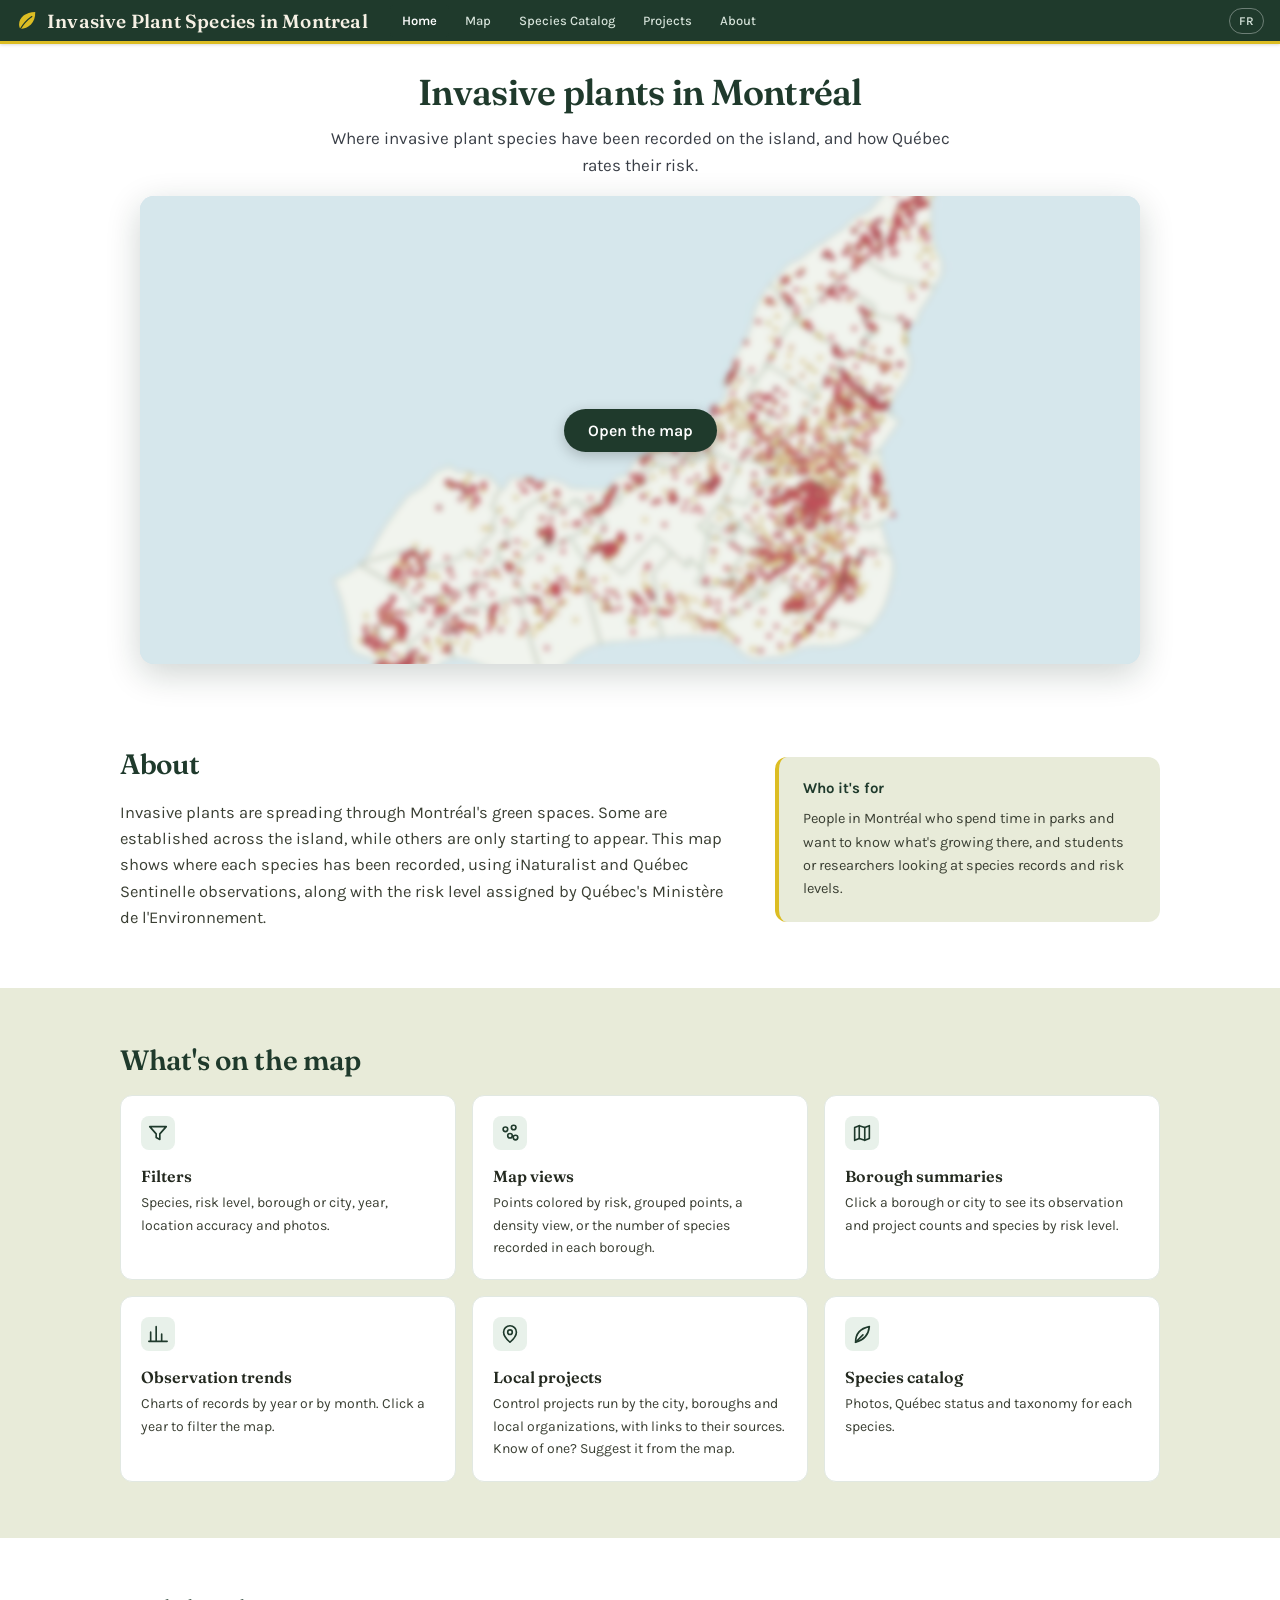
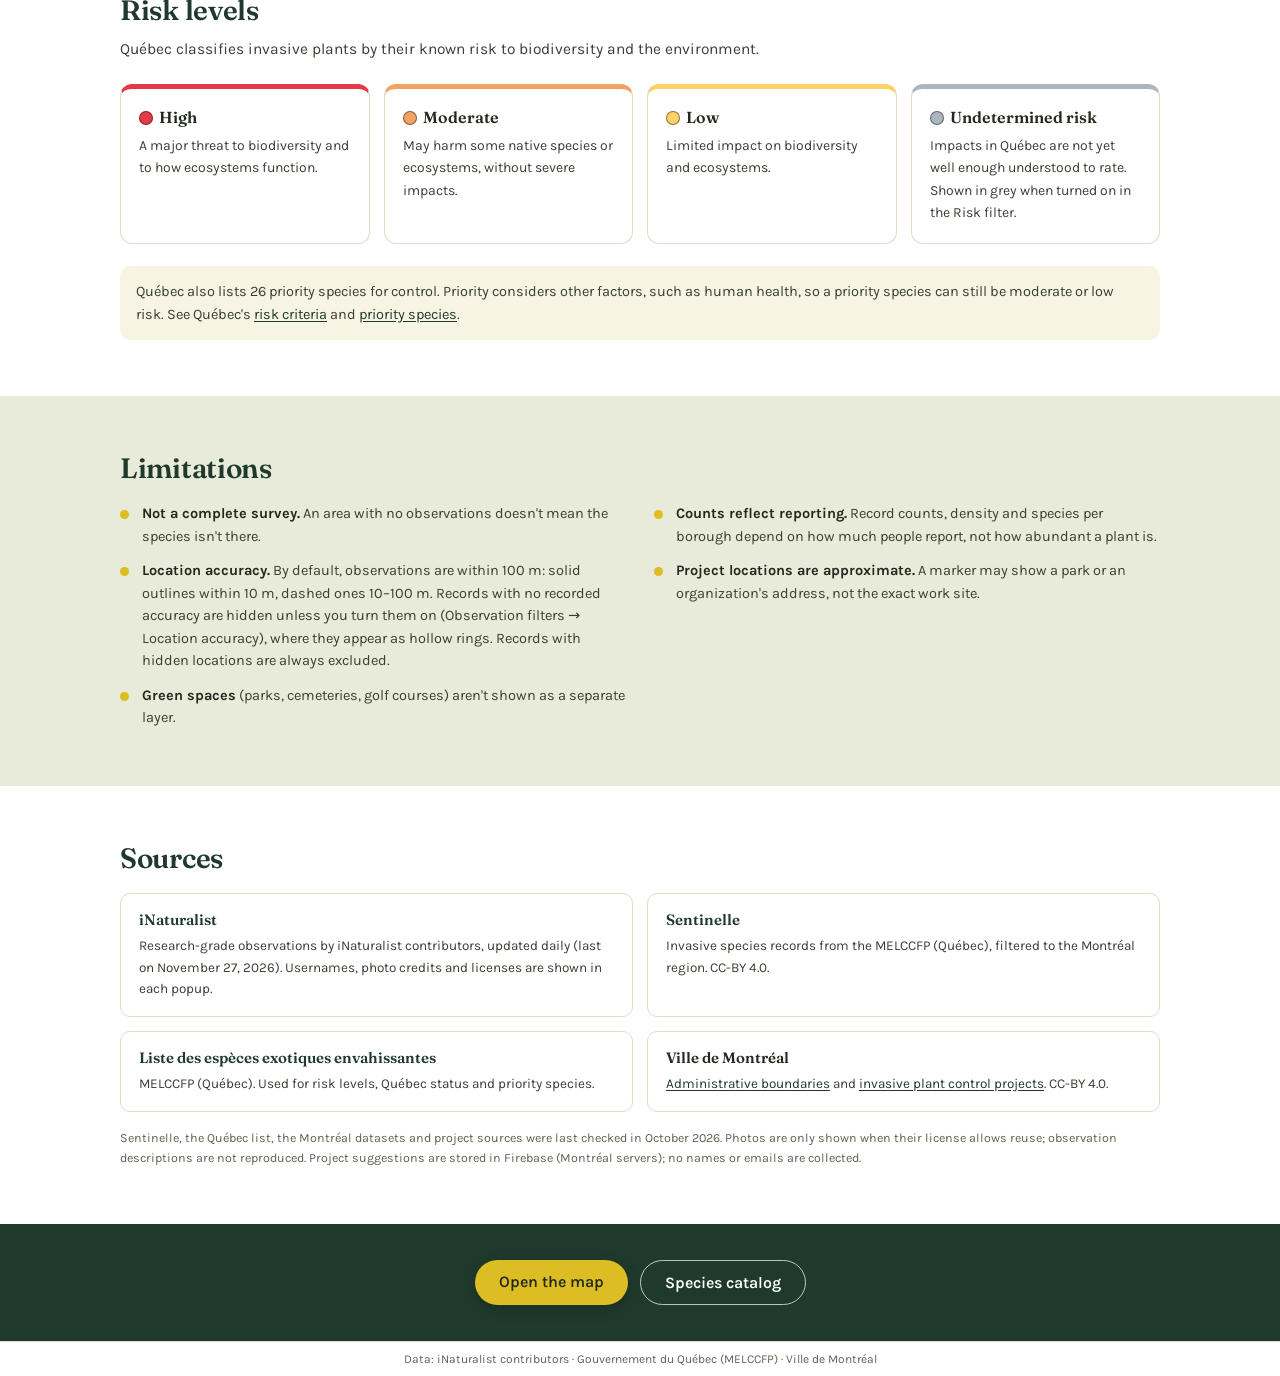
==== commit b3c4dd7c: "Undetermined-risk species, learn-more legend links, phone popups on top - Fetch Québec's "undetermin" ====
--- a/index.html
+++ b/index.html
@@ -13,7 +13,7 @@
   <link rel="preconnect" href="https://fonts.googleapis.com" />
   <link rel="preconnect" href="https://fonts.gstatic.com" crossorigin />
   <link rel="stylesheet" href="https://fonts.googleapis.com/css2?family=Fraunces:ital,opsz,wght@0,9..144,400;0,9..144,600;1,9..144,400;1,9..144,500&family=Karla:wght@400;500;700&display=swap" />
-  <link rel="stylesheet" href="site/style.css?v=62" />
+  <link rel="stylesheet" href="site/style.css?v=72" />
 </head>
 <body class="home-page">
 
@@ -126,7 +126,7 @@
         <div class="home-risk" style="--risk:var(--risk-high)"><span class="home-risk-dot"></span><h3>High</h3><p>A major threat to biodiversity and to how ecosystems function.</p></div>
         <div class="home-risk" style="--risk:var(--risk-moderate)"><span class="home-risk-dot"></span><h3>Moderate</h3><p>May harm some native species or ecosystems, without severe impacts.</p></div>
         <div class="home-risk" style="--risk:var(--risk-low)"><span class="home-risk-dot"></span><h3>Low</h3><p>Limited impact on biodiversity and ecosystems.</p></div>
-        <div class="home-risk" style="--risk:var(--risk-unknown)"><span class="home-risk-dot"></span><h3>Unclassified</h3><p>Impacts in Québec are not yet well enough understood to rate.</p></div>
+        <div class="home-risk" style="--risk:var(--risk-unknown)"><span class="home-risk-dot"></span><h3>Undetermined risk</h3><p>Impacts in Québec are not yet well enough understood to rate. Shown in grey when turned on in the Risk filter.</p></div>
       </div>
       <p class="home-note">
         Québec also lists 26 priority species for control. Priority considers other factors, such as
--- a/site/style.css
+++ b/site/style.css
@@ -862,7 +862,7 @@
   font-size: 11px;
   line-height: 1.35;
   color: var(--ink);
-  max-width: 170px;
+  max-width: 200px;   /* room for "learn more" beside "Projects & initiatives" */
 }
 
 .legend-title {
@@ -3707,6 +3707,31 @@
 .suggest-species-none { margin: 0 0 6px; }
 .suggest-hint { color: var(--text-faint); font-size: 11.5px; }
 .suggest-other-label { display: block; margin-top: 8px; font-weight: 400; }
+.suggest-sub { display: block; margin-top: 6px; font-weight: 400; }
+.legend-risk-grid { display: grid; grid-template-columns: auto auto; gap: 3px 12px; }
+/* "learn more" links in the legend (open the explainer dialogs) */
+.legend-title-row, .legend-row-more { display: flex; align-items: baseline; gap: 10px; }
+.legend-row-more { white-space: nowrap; align-items: center; }
+.legend-more {
+  margin-left: auto;
+  padding: 0;
+  border: none;
+  background: none;
+  font: 400 11px/1.2 'Karla', system-ui, sans-serif;
+  font-style: normal;
+  color: var(--brand);
+  text-decoration: underline;
+  text-decoration-color: var(--paper-line);
+  text-underline-offset: 2px;
+  cursor: pointer;
+  white-space: nowrap;
+  position: relative;
+}
+.legend-more::after { content: ""; position: absolute; inset: -6px -4px; }   /* easier to tap */
+.legend-more:hover { color: var(--brand-dark); text-decoration-color: currentColor; }
+.legend-more:focus-visible { outline: 2px solid var(--brand-accent); outline-offset: 2px; border-radius: 2px; }
+.legend-watch.is-off { opacity: 0.45; }
+.bp-tier.is-off { opacity: 0.6; }
 .taxon-combo { position: relative; }
 .taxon-options {
   position: absolute;
@@ -3907,3 +3932,26 @@
   font-style: italic;
 }
 .species-tier-heading { font-family: 'Fraunces', Georgia, serif; font-style: italic; text-transform: none; letter-spacing: 0; font-size: 18px; }
+
+/* Phones: the legend is narrower, so let "learn more" drop below the label */
+@media (max-width: 700px) {
+  .legend-row-more { white-space: normal; flex-wrap: wrap; row-gap: 0; }
+}
+
+/* Phones: while a map popup is open, fade out everything floating over the map
+   (legend, zoom, Suggest button, status card, "All observations" sheet) so the
+   popup is never hidden underneath. They come back when it closes. */
+@media (max-width: 700px) {
+  /* .map-sidebar is display: contents on phones, so fade its pieces, not it */
+  #map .leaflet-control-container,
+  .map-status, .sb-tab, .sb-collapse, .story-open, .borough-panel, .trend-panel {
+    transition: opacity 0.15s ease;
+  }
+  .map-popup-open #map .leaflet-control-container,
+  .map-popup-open .map-status,
+  .map-popup-open .sb-tab,
+  .map-popup-open .sb-collapse,
+  .map-popup-open .story-open,
+  .map-popup-open .borough-panel,
+  .map-popup-open .trend-panel { opacity: 0; pointer-events: none; }
+}
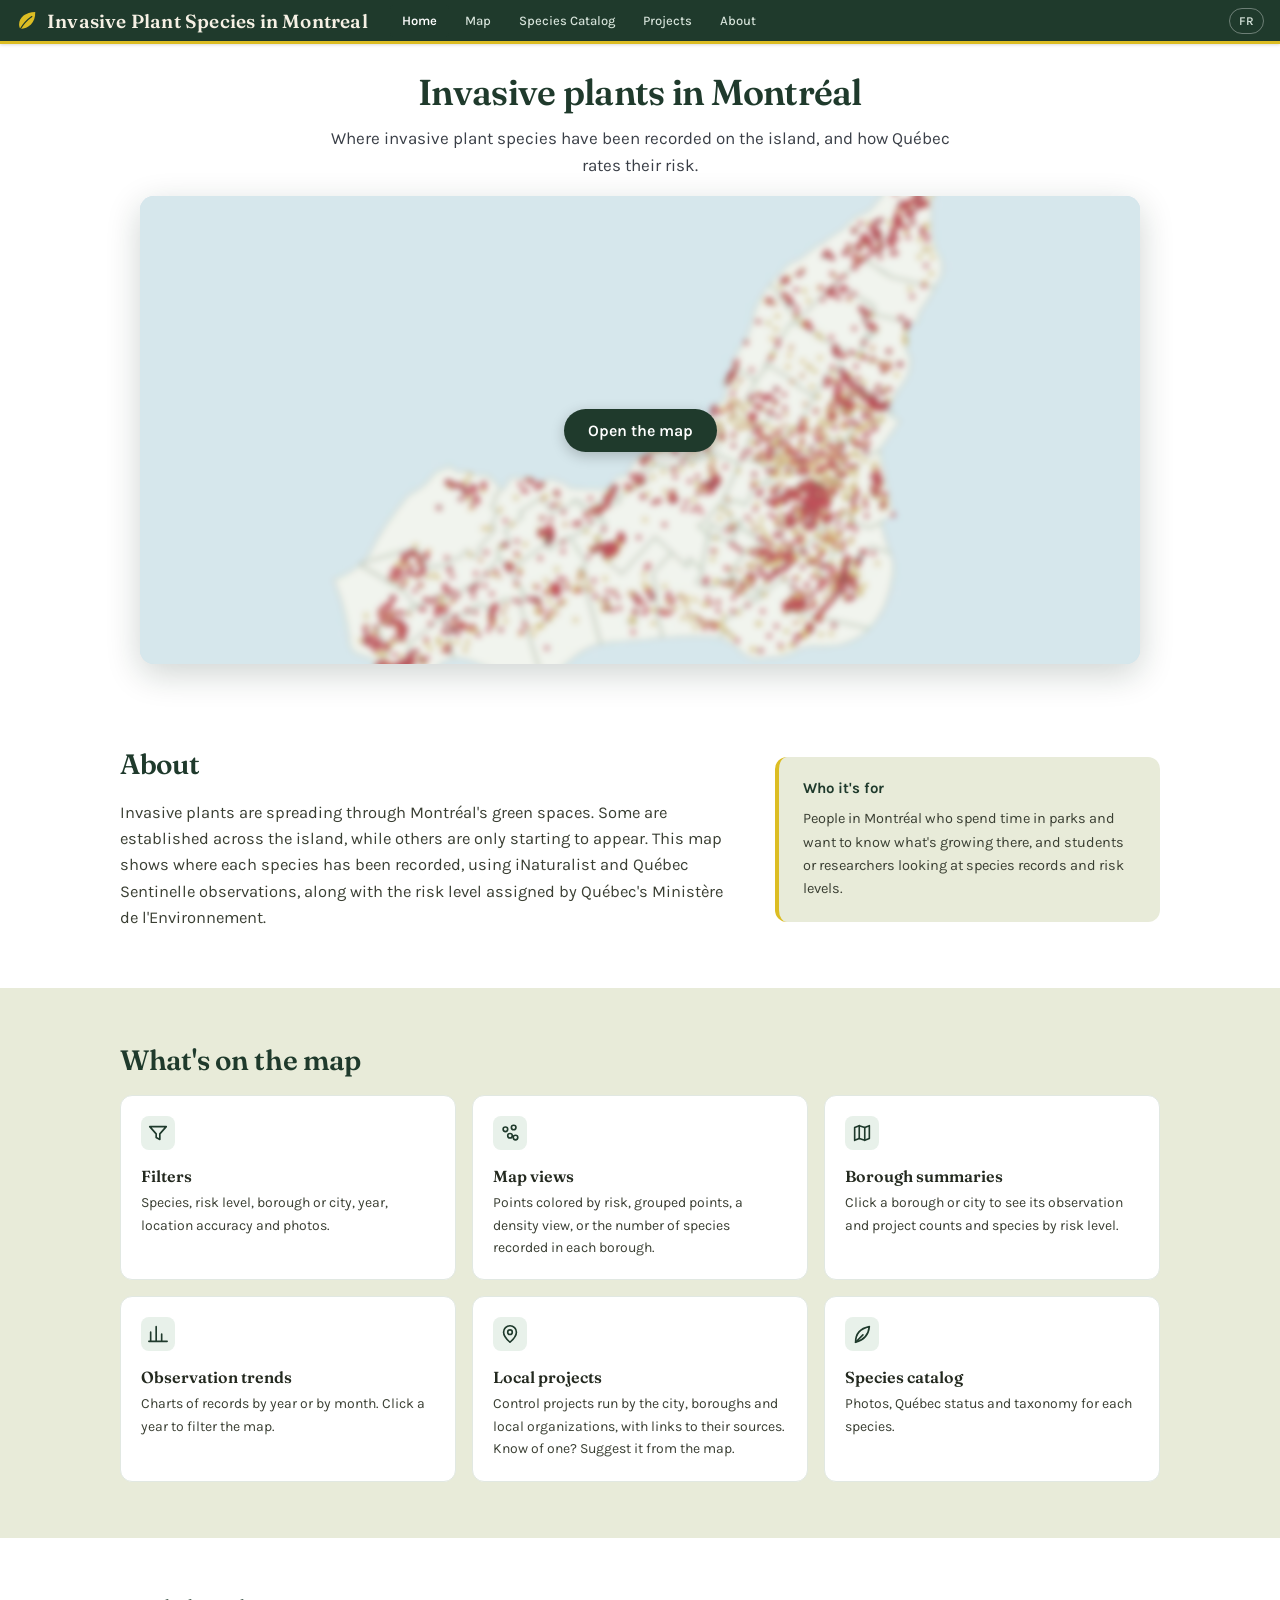
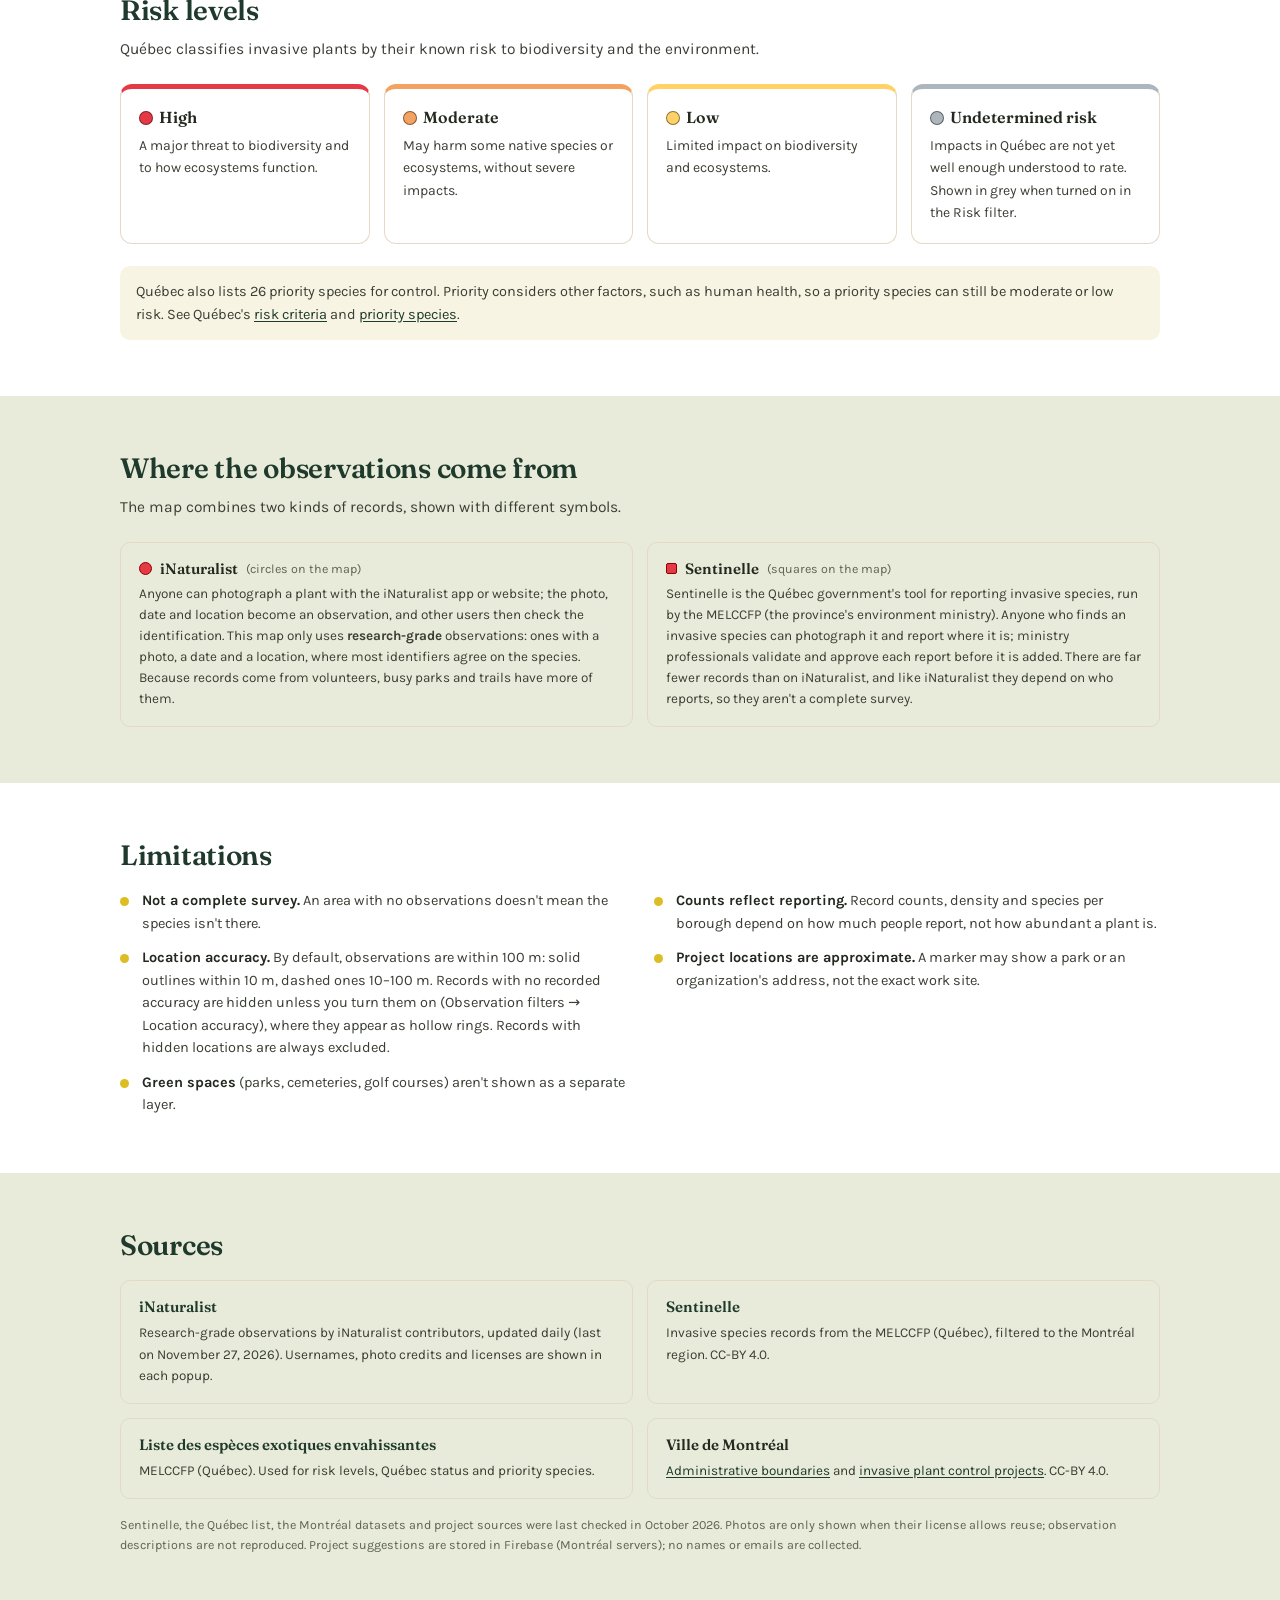
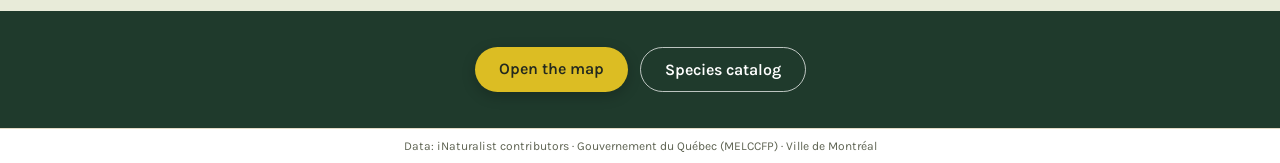
==== commit d24a452b: "Home: where observations come from; catalog photos for every species - Home page section explaining " ====
--- a/index.html
+++ b/index.html
@@ -13,7 +13,7 @@
   <link rel="preconnect" href="https://fonts.googleapis.com" />
   <link rel="preconnect" href="https://fonts.gstatic.com" crossorigin />
   <link rel="stylesheet" href="https://fonts.googleapis.com/css2?family=Fraunces:ital,opsz,wght@0,9..144,400;0,9..144,600;1,9..144,400;1,9..144,500&family=Karla:wght@400;500;700&display=swap" />
-  <link rel="stylesheet" href="site/style.css?v=72" />
+  <link rel="stylesheet" href="site/style.css?v=74" />
 </head>
 <body class="home-page">
 
@@ -138,9 +138,41 @@
   </section>
 
   <!-- ============================================================
-       6. LIMITATIONS
-       ============================================================ -->
-  <section class="home-section home-section-alt">
+       6. WHERE THE OBSERVATIONS COME FROM
+       ============================================================ -->
+  <section id="observations" class="home-section home-section-alt">
+    <div class="home-wrap">
+      <h2>Where the observations come from</h2>
+      <p class="home-section-lede">The map combines two kinds of records, shown with different symbols.</p>
+      <div class="home-sources home-obs-sources">
+        <div class="home-source">
+          <h3><span class="home-obs-symbol is-circle" aria-hidden="true"></span>iNaturalist <small>(circles on the map)</small></h3>
+          <p>
+            Anyone can photograph a plant with the iNaturalist app or website; the photo, date and
+            location become an observation, and other users then check the identification. This map
+            only uses <strong>research-grade</strong> observations: ones with a photo, a date and a
+            location, where most identifiers agree on the species. Because records come from
+            volunteers, busy parks and trails have more of them.
+          </p>
+        </div>
+        <div class="home-source">
+          <h3><span class="home-obs-symbol is-square" aria-hidden="true"></span>Sentinelle <small>(squares on the map)</small></h3>
+          <p>
+            Sentinelle is the Québec government's tool for reporting invasive species, run by the
+            MELCCFP (the province's environment ministry). Anyone who finds an invasive species can
+            photograph it and report where it is; ministry professionals validate and approve each
+            report before it is added. There are far fewer records than on iNaturalist, and like
+            iNaturalist they depend on who reports, so they aren't a complete survey.
+          </p>
+        </div>
+      </div>
+    </div>
+  </section>
+
+  <!-- ============================================================
+       7. LIMITATIONS
+       ============================================================ -->
+  <section class="home-section">
     <div class="home-wrap">
       <h2>Limitations</h2>
       <ul class="home-caveats">
@@ -154,9 +186,9 @@
   </section>
 
   <!-- ============================================================
-       7. SOURCES
-       ============================================================ -->
-  <section class="home-section">
+       8. SOURCES
+       ============================================================ -->
+  <section class="home-section home-section-alt">
     <div class="home-wrap">
       <h2>Sources</h2>
       <div class="home-sources">
--- a/site/style.css
+++ b/site/style.css
@@ -3289,6 +3289,15 @@
 .home-source h3 a { text-decoration: none; }
 .home-source h3 a:hover { text-decoration: underline; }
 .home-source p { margin: 0; font-size: 13.5px; }
+.home-obs-sources .home-source h3 { display: flex; align-items: center; gap: 8px; flex-wrap: wrap; }
+.home-obs-sources .home-source h3 small { font-family: 'Karla', system-ui, sans-serif; font-weight: 400; font-size: 12.5px; color: var(--text-muted); }
+.home-obs-sources .home-source p { line-height: 1.55; }
+.home-obs-symbol {           /* same shapes as the map: circle = iNaturalist, square = Sentinelle */
+  width: 13px; height: 13px; flex: none;
+  background: var(--risk-high); border: 1.5px solid var(--risk-high-line);
+}
+.home-obs-symbol.is-circle { border-radius: 50%; }
+.home-obs-symbol.is-square { border-radius: 2px; width: 11px; height: 11px; }
 .home-section .home-fineprint { margin: 16px 0 0; font-size: 12.5px; color: var(--text-muted); }
 
 /* ---- Closing CTA ---- */
@@ -3730,7 +3739,17 @@
 .legend-more::after { content: ""; position: absolute; inset: -6px -4px; }   /* easier to tap */
 .legend-more:hover { color: var(--brand-dark); text-decoration-color: currentColor; }
 .legend-more:focus-visible { outline: 2px solid var(--brand-accent); outline-offset: 2px; border-radius: 2px; }
-.legend-watch.is-off { opacity: 0.45; }
+.legend-watch {                       /* a button that looks like the other legend items */
+  padding: 0; border: none; background: none; font: inherit; color: inherit;
+  text-align: left; cursor: pointer; position: relative;
+}
+.legend-watch::after { content: ""; position: absolute; inset: -5px -4px; }   /* easier to tap */
+.legend-watch.is-off { opacity: 0.55; }
+.legend-watch.is-off .legend-watch-label {     /* hint that it can be switched on */
+  text-decoration: underline dotted;
+  text-underline-offset: 2px;
+}
+.legend-watch:focus-visible { outline: 2px solid var(--brand-accent); outline-offset: 2px; border-radius: 2px; }
 .bp-tier.is-off { opacity: 0.6; }
 .taxon-combo { position: relative; }
 .taxon-options {
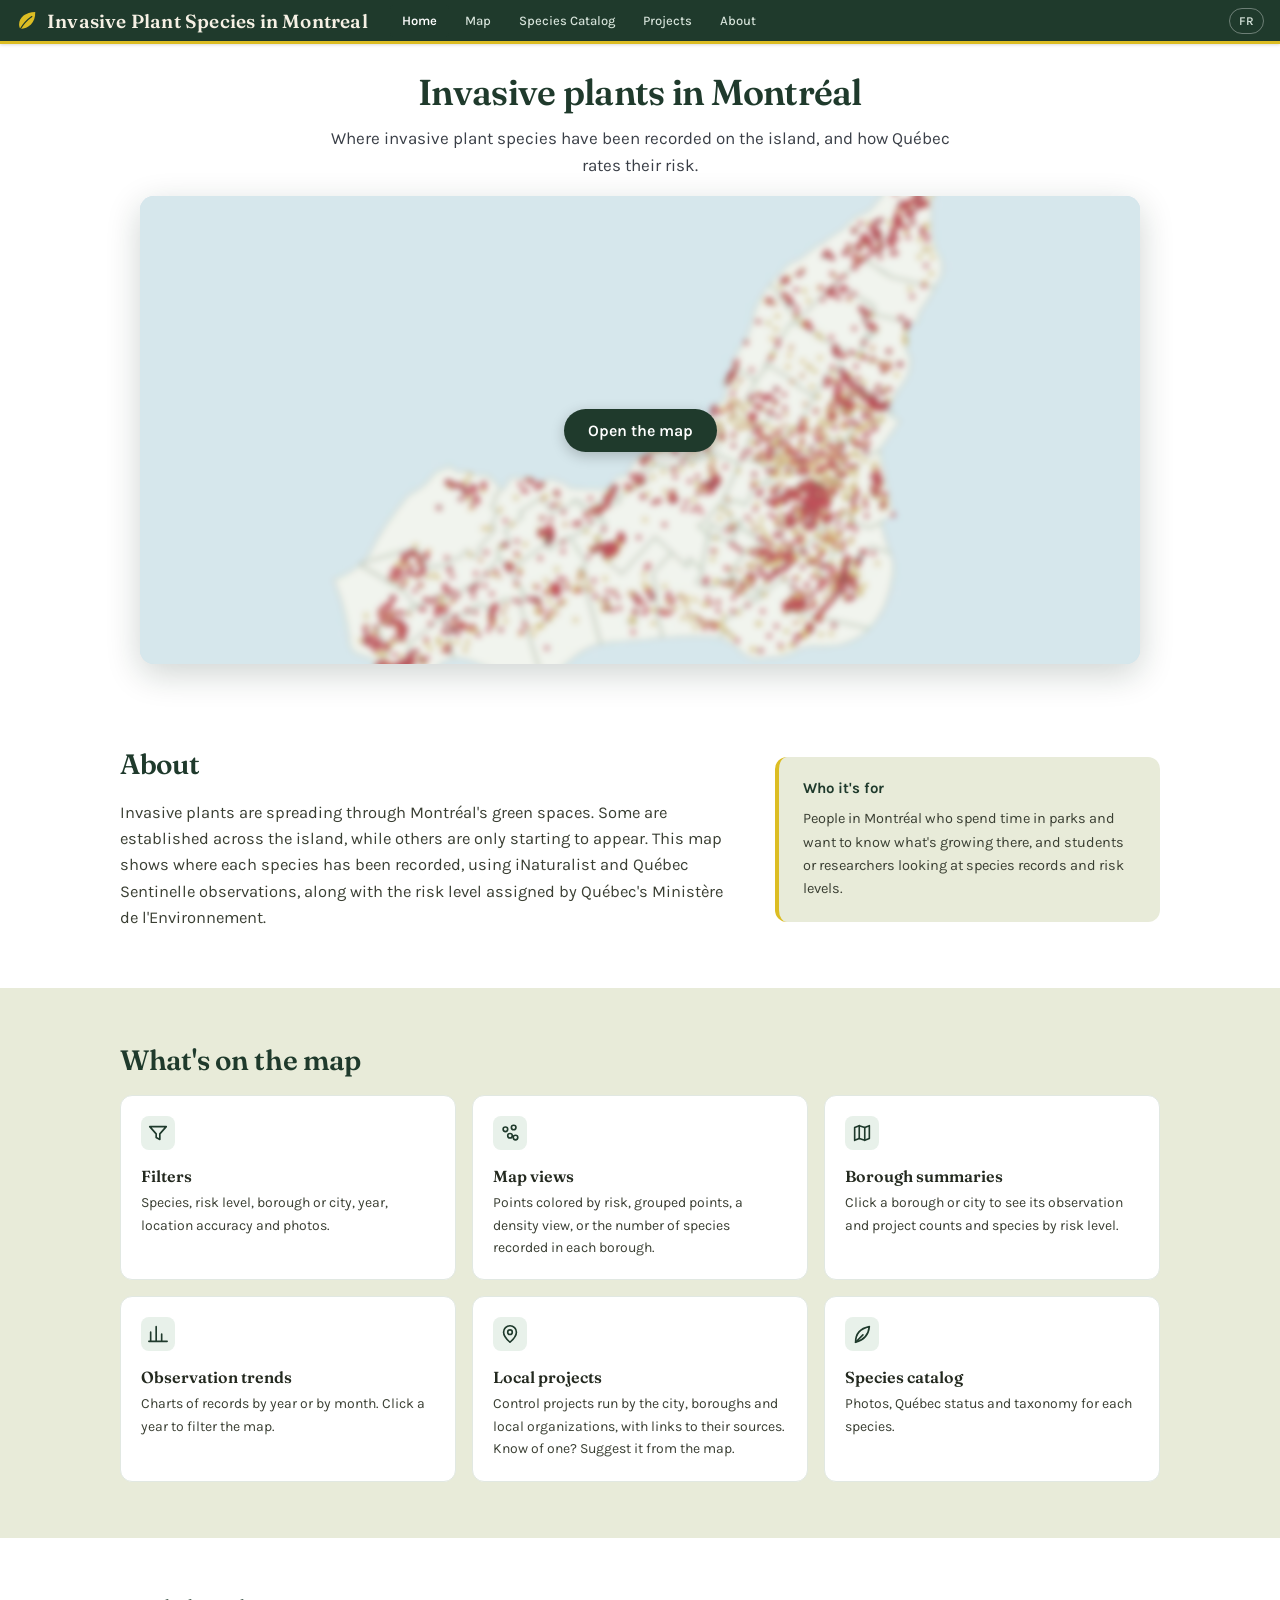
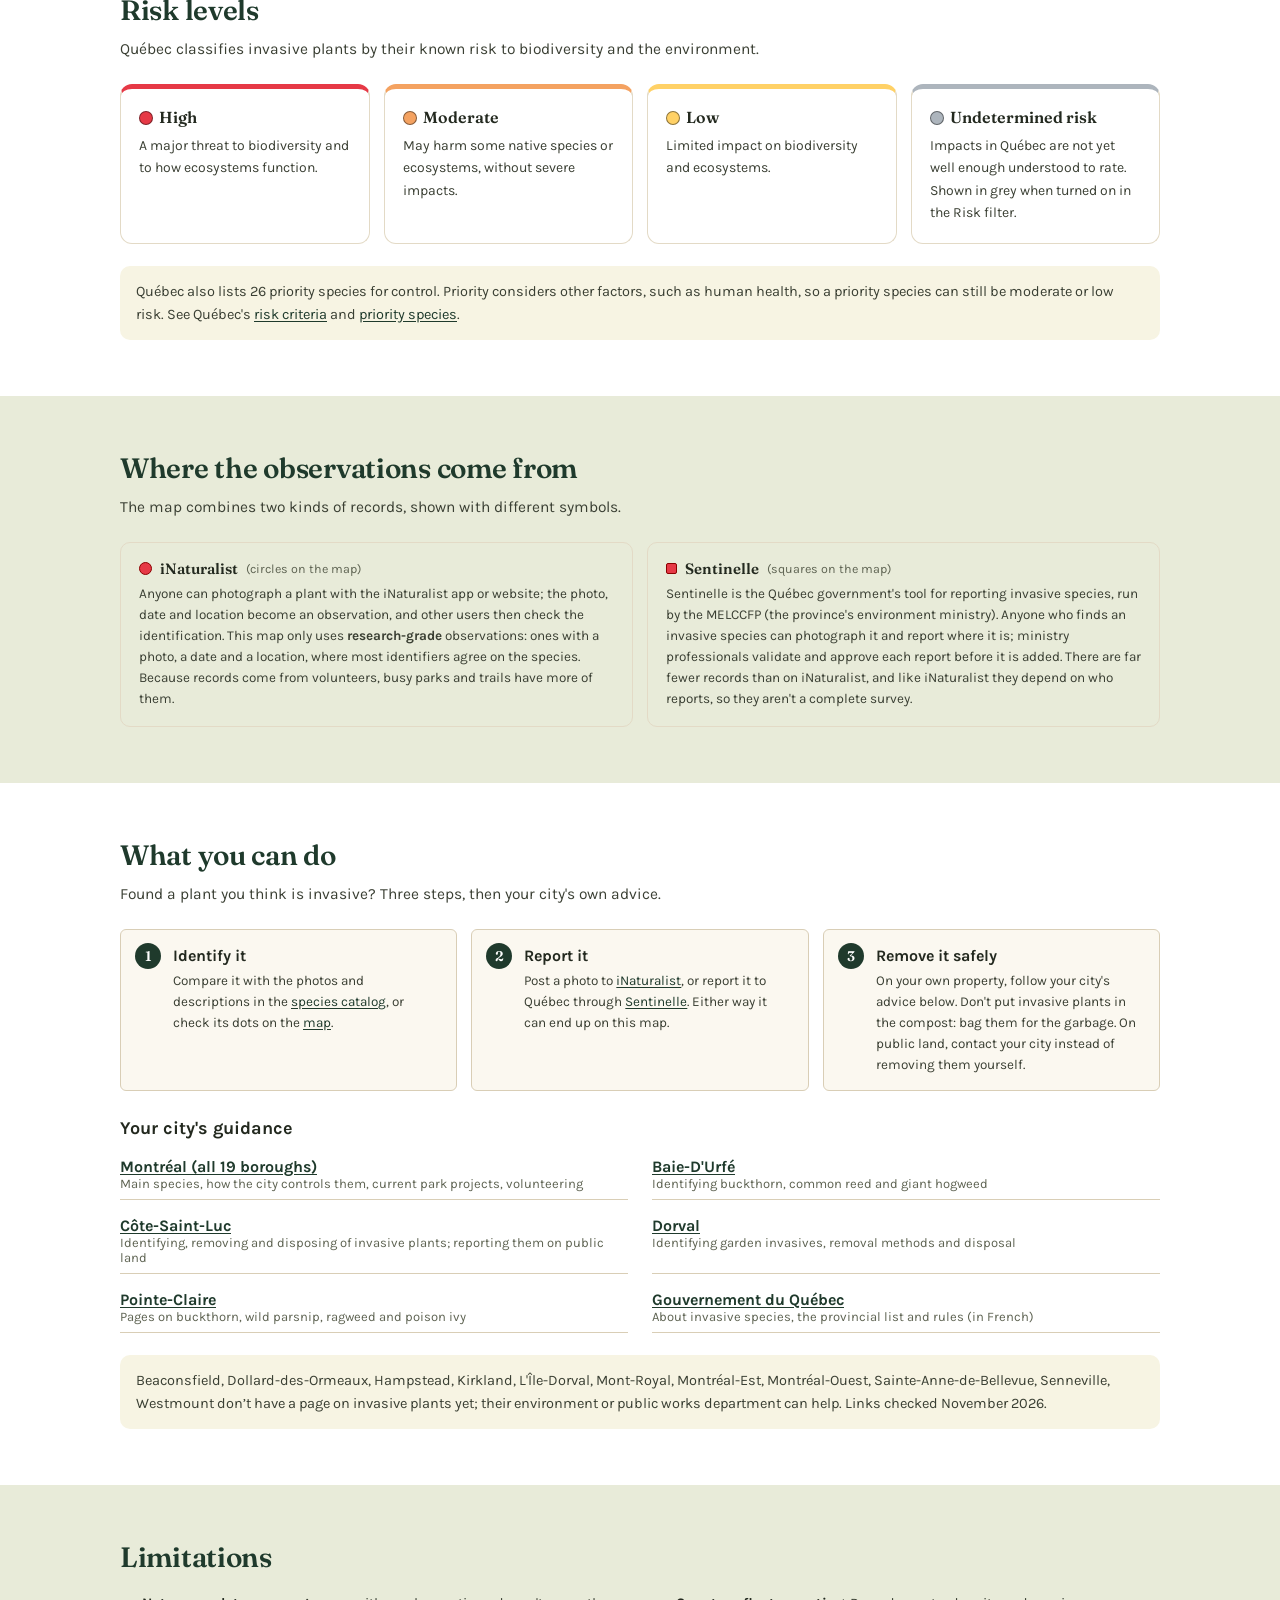
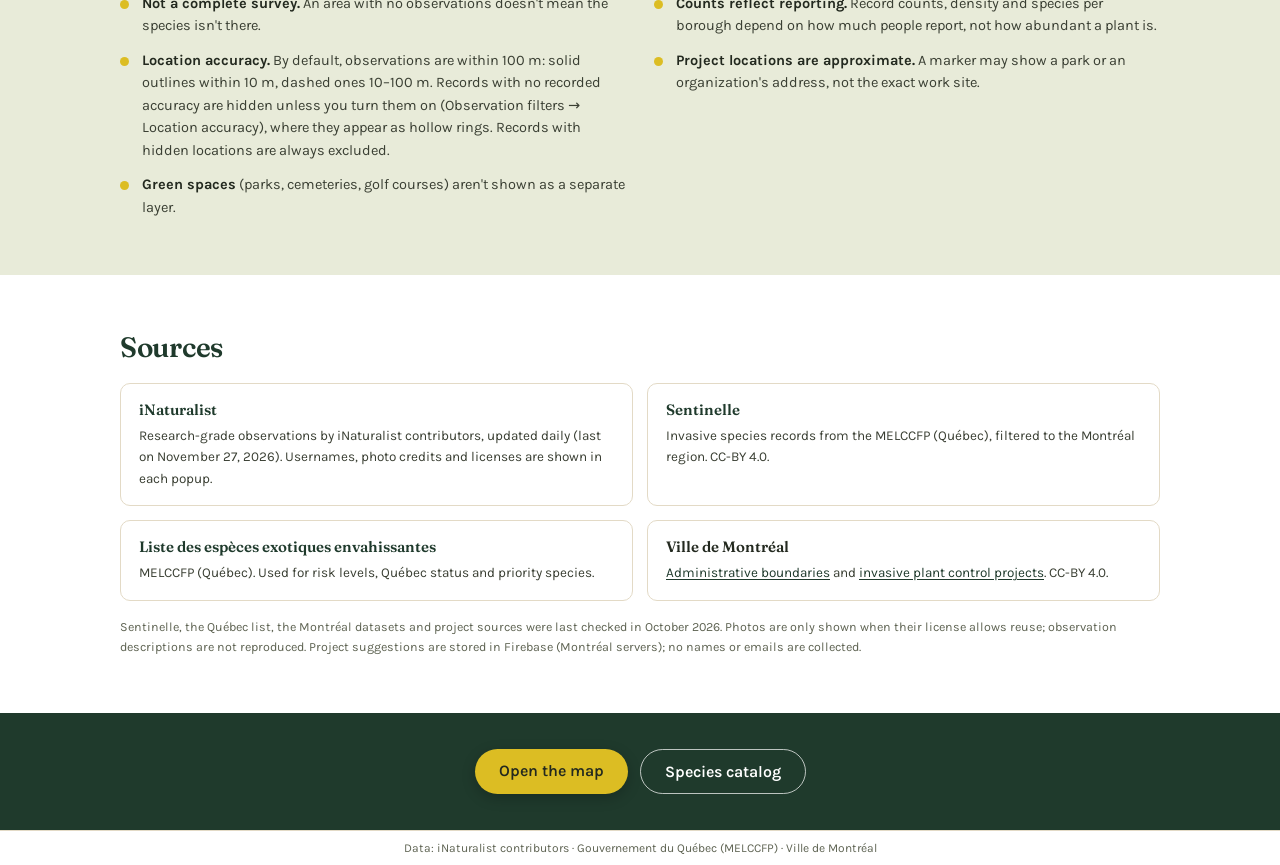
==== commit b18c9d16: "What you can do: city guidance links; undetermined species in map search - Home page "What you can d" ====
--- a/index.html
+++ b/index.html
@@ -13,7 +13,7 @@
   <link rel="preconnect" href="https://fonts.googleapis.com" />
   <link rel="preconnect" href="https://fonts.gstatic.com" crossorigin />
   <link rel="stylesheet" href="https://fonts.googleapis.com/css2?family=Fraunces:ital,opsz,wght@0,9..144,400;0,9..144,600;1,9..144,400;1,9..144,500&family=Karla:wght@400;500;700&display=swap" />
-  <link rel="stylesheet" href="site/style.css?v=74" />
+  <link rel="stylesheet" href="site/style.css?v=76" />
 </head>
 <body class="home-page">
 
@@ -170,9 +170,39 @@
   </section>
 
   <!-- ============================================================
-       7. LIMITATIONS
-       ============================================================ -->
-  <section class="home-section">
+       7. WHAT YOU CAN DO
+       ============================================================ -->
+  <section id="what-you-can-do" class="home-section">
+    <div class="home-wrap">
+      <h2>What you can do</h2>
+      <p class="home-section-lede">Found a plant you think is invasive? Three steps, then your city's own advice.</p>
+      <ol class="home-steps">
+        <li>
+          <h3>Identify it</h3>
+          <p>Compare it with the photos and descriptions in the <a href="site/species.html">species catalog</a>, or check its dots on the <a href="map.html">map</a>.</p>
+        </li>
+        <li>
+          <h3>Report it</h3>
+          <p>Post a photo to <a href="https://www.inaturalist.org/" target="_blank" rel="noopener">iNaturalist</a>, or report it to Québec through
+            <a href="https://www.environnement.gouv.qc.ca/biodiversite/especes-exotiques-envahissantes/sentinelle.htm" target="_blank" rel="noopener">Sentinelle</a>.
+            Either way it can end up on this map.</p>
+        </li>
+        <li>
+          <h3>Remove it safely</h3>
+          <p>On your own property, follow your city's advice below. Don't put invasive plants in the compost: bag them for the garbage.
+            On public land, contact your city instead of removing them yourself.</p>
+        </li>
+      </ol>
+      <h3 class="home-subhead">Your city's guidance</h3>
+      <ul class="home-guidance" id="city-guidance-list"></ul>
+      <p class="home-note" id="city-guidance-none"></p>
+    </div>
+  </section>
+
+  <!-- ============================================================
+       8. LIMITATIONS
+       ============================================================ -->
+  <section class="home-section home-section-alt">
     <div class="home-wrap">
       <h2>Limitations</h2>
       <ul class="home-caveats">
@@ -186,9 +216,9 @@
   </section>
 
   <!-- ============================================================
-       8. SOURCES
-       ============================================================ -->
-  <section class="home-section home-section-alt">
+       9. SOURCES
+       ============================================================ -->
+  <section class="home-section">
     <div class="home-wrap">
       <h2>Sources</h2>
       <div class="home-sources">
@@ -240,6 +270,7 @@
       })
       .catch(function () {});
   </script>
+  <script src="site/city-guidance.js?v=1"></script>
   <script src="site/tooltips.js?v=1"></script>
 </body>
 </html>
--- a/site/style.css
+++ b/site/style.css
@@ -3298,6 +3298,35 @@
 }
 .home-obs-symbol.is-circle { border-radius: 50%; }
 .home-obs-symbol.is-square { border-radius: 2px; width: 11px; height: 11px; }
+
+/* ---- What you can do ---- */
+.home-steps {
+  list-style: none; counter-reset: step; margin: 18px 0 26px; padding: 0;
+  display: grid; grid-template-columns: repeat(3, 1fr); gap: 14px;
+}
+.home-steps li {
+  counter-increment: step; position: relative;
+  background: #FBF8F0; border: 1px solid var(--paper-line); border-radius: 6px; padding: 14px 16px 14px 52px;
+}
+.home-steps li::before {
+  content: counter(step); position: absolute; left: 14px; top: 13px;
+  width: 26px; height: 26px; border-radius: 50%;
+  background: var(--brand-dark); color: #fff;
+  font: 600 14px/26px 'Fraunces', Georgia, serif; text-align: center;
+}
+.home-steps h3 { margin: 2px 0 6px; font-size: 16px; }
+.home-steps p { margin: 0; font-size: 13.5px; line-height: 1.55; }
+.home-subhead { margin: 0 0 10px; font-size: 18px; }
+.home-guidance {
+  list-style: none; margin: 0 0 10px; padding: 0;
+  display: grid; grid-template-columns: repeat(2, 1fr); gap: 8px 24px;
+}
+.home-guidance li { display: flex; flex-direction: column; padding: 8px 0; border-bottom: 1px solid var(--paper-line); }
+.home-guidance a { font-weight: 700; }
+.home-guidance span { font-size: 13px; color: var(--text-muted); }
+@media (max-width: 700px) {
+  .home-steps, .home-guidance { grid-template-columns: 1fr; }
+}
 .home-section .home-fineprint { margin: 16px 0 0; font-size: 12.5px; color: var(--text-muted); }
 
 /* ---- Closing CTA ---- */
@@ -3718,6 +3747,11 @@
 .suggest-other-label { display: block; margin-top: 8px; font-weight: 400; }
 .suggest-sub { display: block; margin-top: 6px; font-weight: 400; }
 .legend-risk-grid { display: grid; grid-template-columns: auto auto; gap: 3px 12px; }
+.sp-watch-tag {               /* marks undetermined-risk species in the species search */
+  display: inline-block; margin-left: 4px; padding: 0 5px; border-radius: 8px;
+  background: var(--risk-unknown-soft); color: var(--risk-unknown-text);
+  font: 600 10px/1.5 'Karla', system-ui, sans-serif; font-style: normal; vertical-align: 1px;
+}
 /* "learn more" links in the legend (open the explainer dialogs) */
 .legend-title-row, .legend-row-more { display: flex; align-items: baseline; gap: 10px; }
 .legend-row-more { white-space: nowrap; align-items: center; }
@@ -3974,3 +4008,11 @@
   .map-popup-open .borough-panel,
   .map-popup-open .trend-panel { opacity: 0; pointer-events: none; }
 }
+
+/* Borough / city panel: link to that municipality's invasive-plant advice */
+.bp-guidance {
+  display: block; margin-top: 10px; padding-top: 8px;
+  border-top: 1px solid var(--paper-line);
+  font-size: 12.5px; color: var(--brand);
+}
+.bp-guidance:hover { color: var(--brand-dark); }
